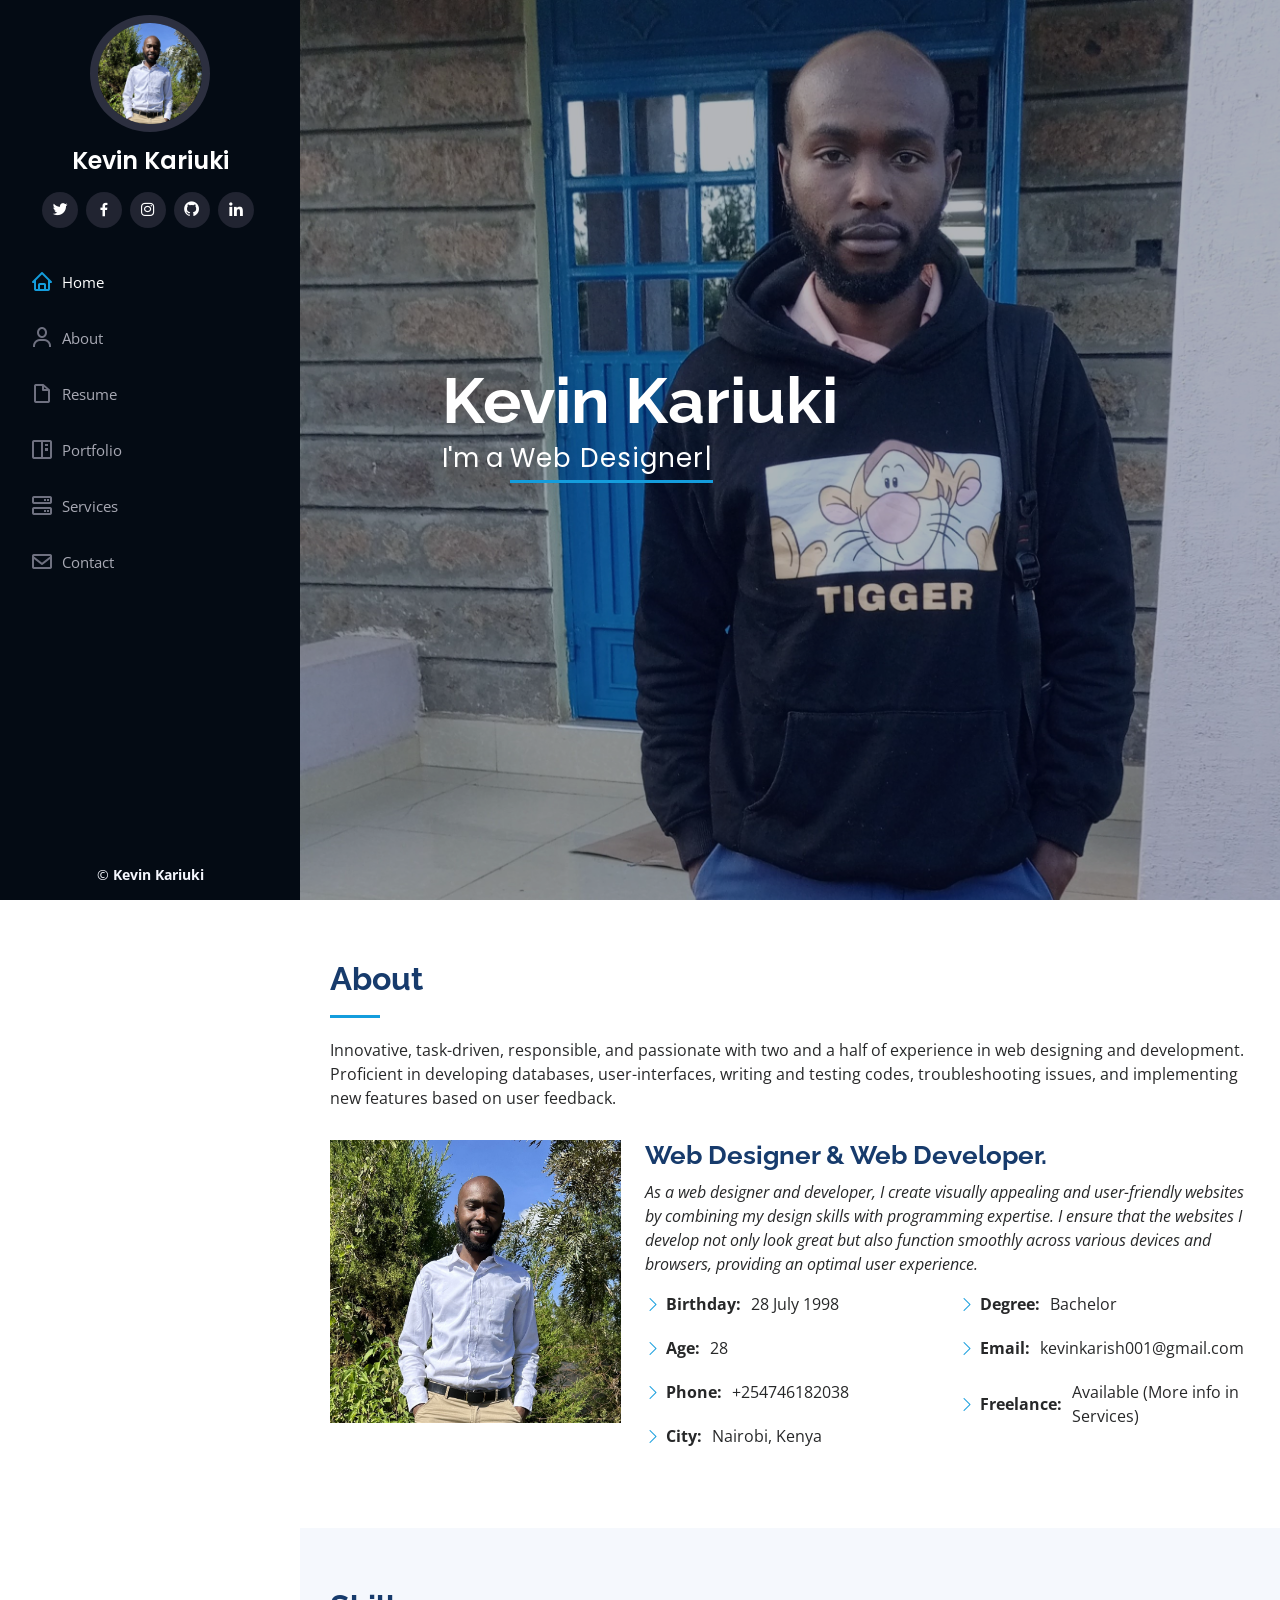
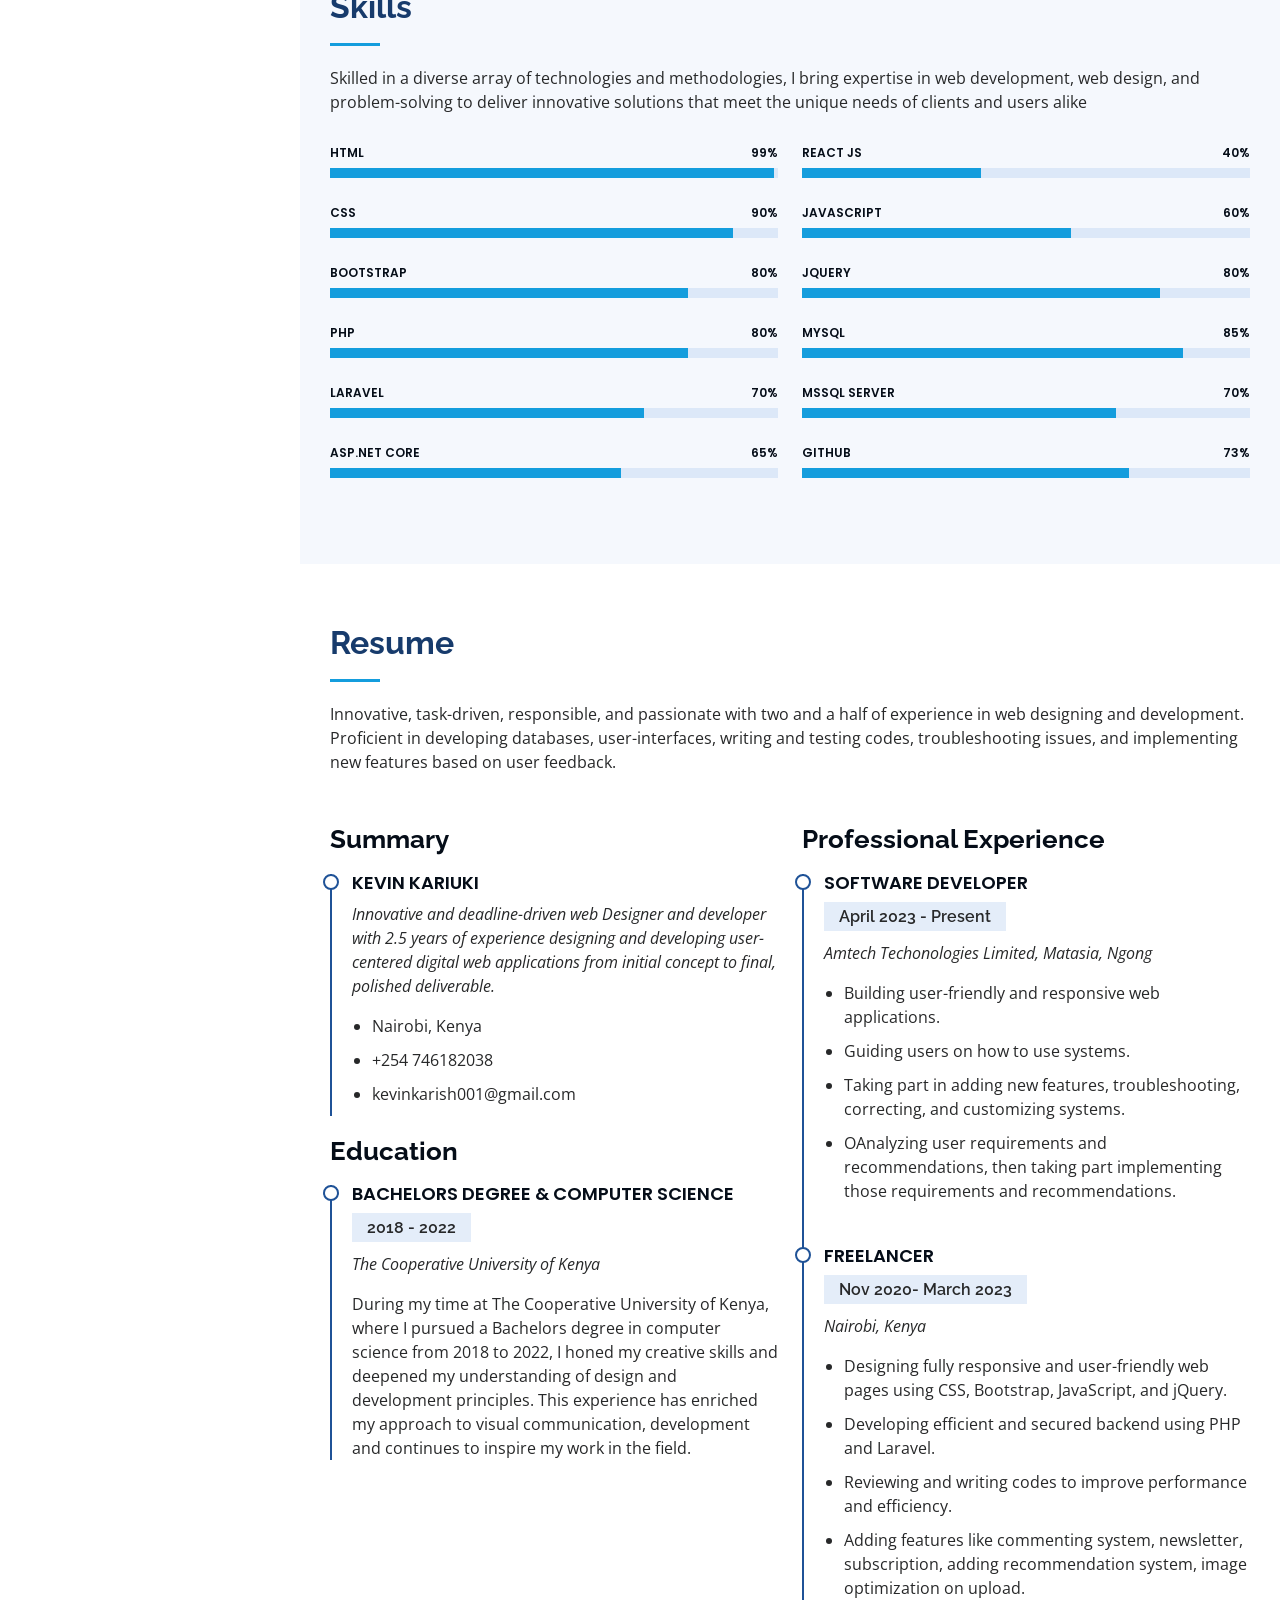
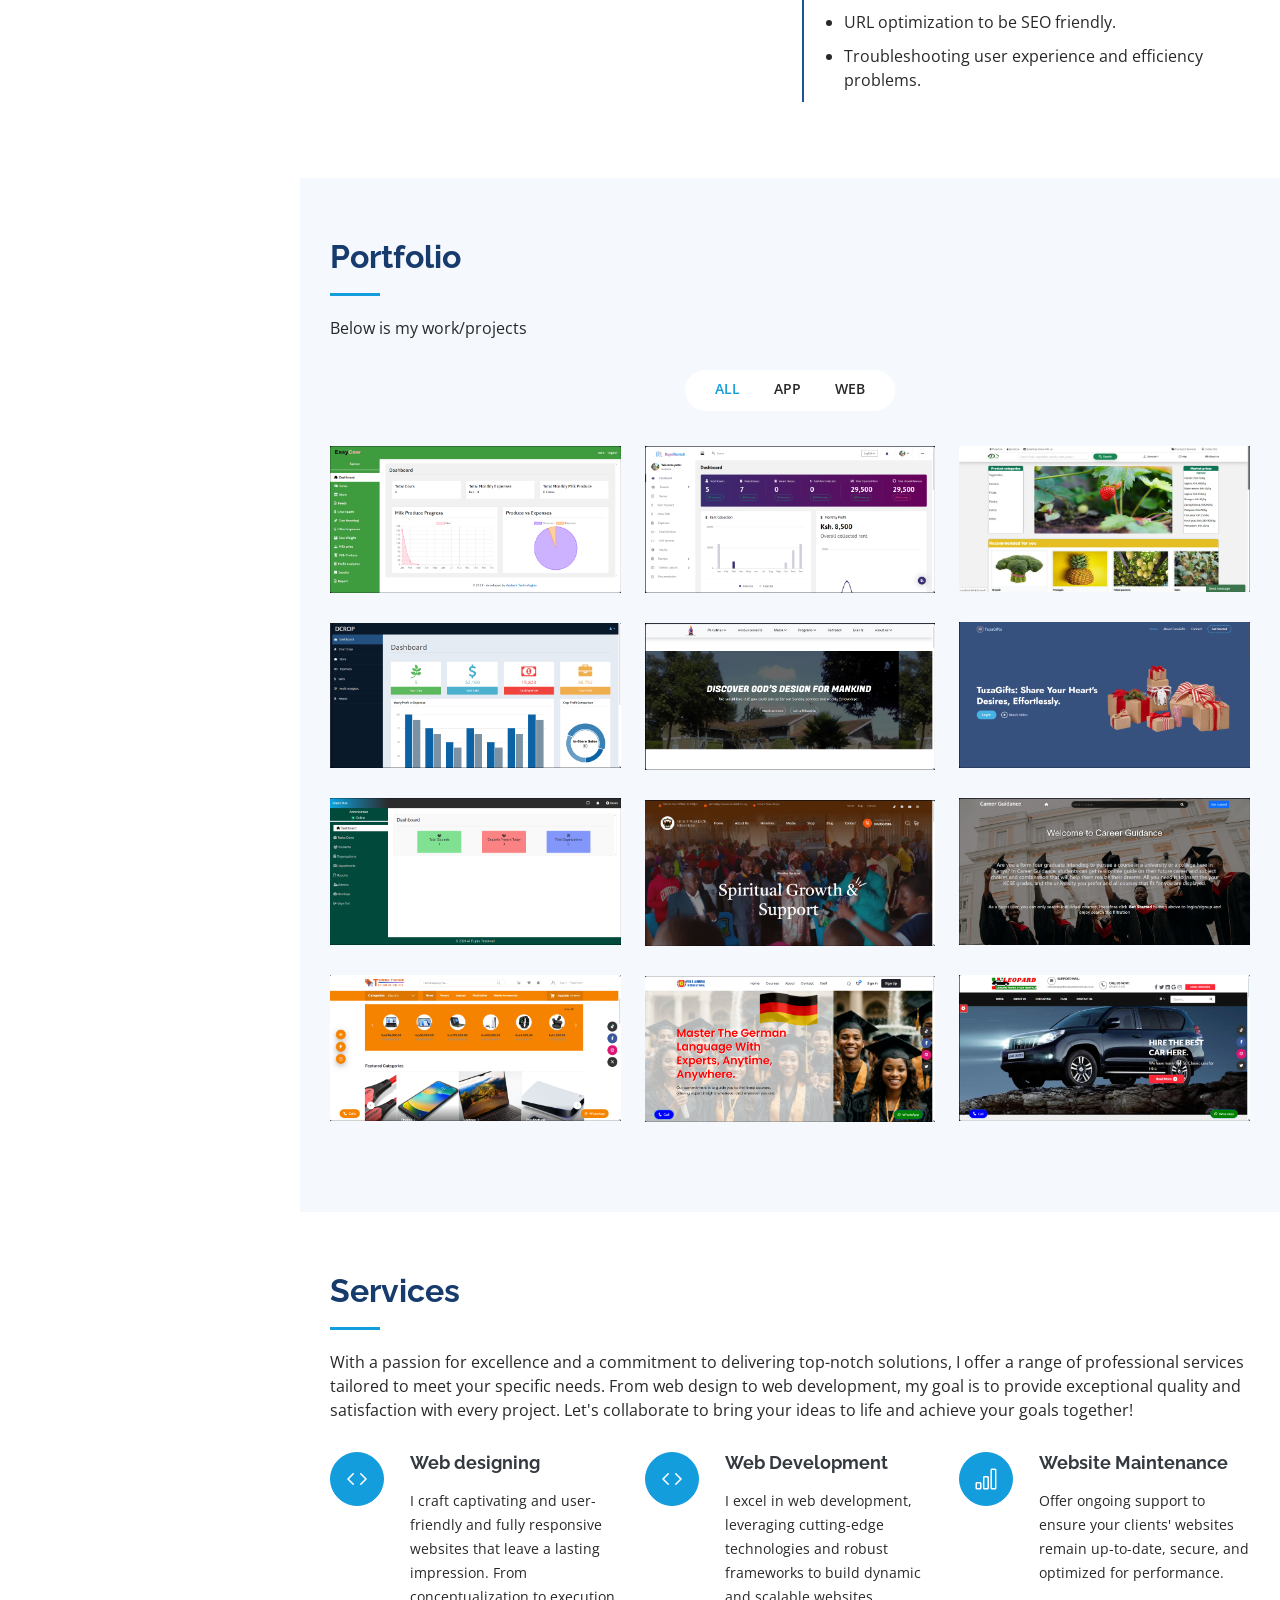
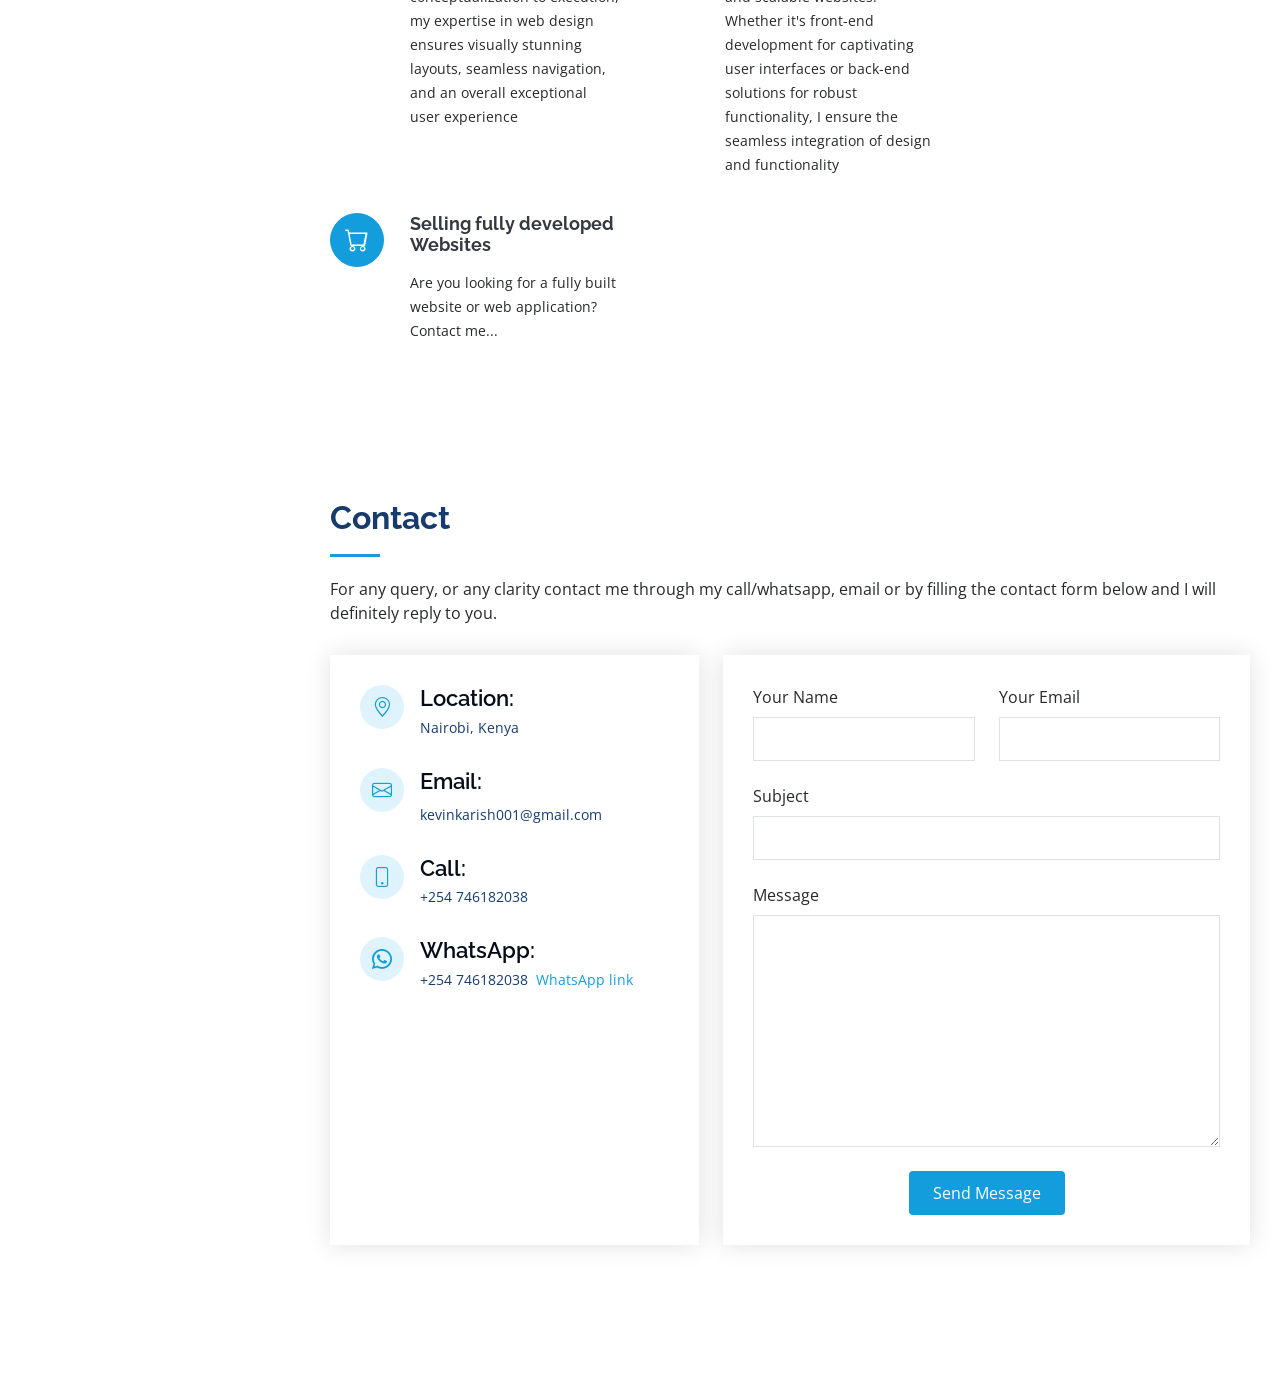
==== index.html @ f5bf348d "add more projects" ====
<!DOCTYPE html>
<html lang="en">

<head>
  <meta charset="utf-8">
  <meta content="width=device-width, initial-scale=1.0" name="viewport">

  <title>KEVIN KARIUKI</title>
  <meta content="Know what I do, my skills and contact me" name="description">
  <meta content="KEVIN KARIUKI, portfolio, resume, CV" name="keywords">

  <!-- Favicons -->
  <link href="assets/img/profile-fac.jpg" rel="icon">
  <link href="assets/img/profile-fac.jpg" rel="apple-touch-icon">

  <!-- Google Fonts -->
  <link href="https://fonts.googleapis.com/css?family=Open+Sans:300,300i,400,400i,600,600i,700,700i|Raleway:300,300i,400,400i,500,500i,600,600i,700,700i|Poppins:300,300i,400,400i,500,500i,600,600i,700,700i" rel="stylesheet">

  <!-- Vendor CSS Files -->
  <link href="assets/vendor/aos/aos.css" rel="stylesheet">
  <link href="assets/vendor/bootstrap/css/bootstrap.min.css" rel="stylesheet">
  <link href="assets/vendor/bootstrap-icons/bootstrap-icons.css" rel="stylesheet">
  <link href="assets/vendor/boxicons/css/boxicons.min.css" rel="stylesheet">
  <link href="assets/vendor/glightbox/css/glightbox.min.css" rel="stylesheet">
  <link href="assets/vendor/swiper/swiper-bundle.min.css" rel="stylesheet">

  <!-- Template Main CSS File -->
  <link href="assets/css/style.css" rel="stylesheet">
</head>

<body>

  <!-- ======= Mobile nav toggle button ======= -->
  <i class="bi bi-list mobile-nav-toggle d-xl-none"></i>

  <!-- ======= Header ======= -->
  <header id="header">
    <div class="d-flex flex-column">

      <div class="profile">
        <img src="assets/img/profile-mini.jpg" alt="" class="img-fluid rounded-circle">
        <h1 class="text-light"><a href="index.html">Kevin Kariuki</a></h1>
        <div class="social-links mt-3 text-center">
          <a href="#" class="twitter" target="_blank"><i class="bx bxl-twitter"></i></a>
          <a href="https://www.facebook.com/profile.php?id=100014259484012" target="_blank" class="facebook"><i class="bx bxl-facebook"></i></a>
          <a href="#" class="instagram" target="_blank"><i class="bx bxl-instagram"></i></a>
          <a href="https://github.com/KevinKaris" class="github" target="_blank"><i class="bx bxl-github"></i></a>
          <a href="https://www.linkedin.com/in/kevin-kariuki-1b8a58213/" class="linkedin" target="_blank"><i class="bx bxl-linkedin"></i></a>
        </div>
      </div>

      <nav id="navbar" class="nav-menu navbar">
        <ul>
          <li><a href="#hero" class="nav-link scrollto active"><i class="bx bx-home"></i> <span>Home</span></a></li>
          <li><a href="#about" class="nav-link scrollto"><i class="bx bx-user"></i> <span>About</span></a></li>
          <li><a href="#resume" class="nav-link scrollto"><i class="bx bx-file-blank"></i> <span>Resume</span></a></li>
          <li><a href="#portfolio" class="nav-link scrollto"><i class="bx bx-book-content"></i> <span>Portfolio</span></a></li>
          <li><a href="#services" class="nav-link scrollto"><i class="bx bx-server"></i> <span>Services</span></a></li>
          <li><a href="#contact" class="nav-link scrollto"><i class="bx bx-envelope"></i> <span>Contact</span></a></li>
        </ul>
      </nav><!-- .nav-menu -->
    </div>
  </header><!-- End Header -->

  <!-- ======= Hero Section ======= -->
  <section id="hero" class="d-flex flex-column justify-content-center align-items-center">
    <div class="hero-container" data-aos="fade-in">
      <h1>Kevin Kariuki</h1>
      <p>I'm a <span class="typed" data-typed-items="Web Designer, Web Developer, Freelancer, Web App Developer"></span></p>
    </div>
  </section><!-- End Hero -->

  <main id="main">

    <!-- ======= About Section ======= -->
    <section id="about" class="about">
      <div class="container">

        <div class="section-title">
          <h2>About</h2>
          <p>Innovative, task-driven, responsible, and passionate with two and a half of experience in web designing and development. Proficient in developing databases, user-interfaces, writing and testing codes, troubleshooting issues, and implementing new features based on user feedback.</p>
        </div>

        <div class="row">
          <div class="col-lg-4" data-aos="fade-right">
            <img src="assets/img/profile-mini.jpg" class="img-fluid" alt="">
          </div>
          <div class="col-lg-8 pt-4 pt-lg-0 content" data-aos="fade-left">
            <h3>Web Designer &amp; Web Developer.</h3>
            <p class="fst-italic">
              As a web designer and developer, I create visually appealing and user-friendly websites by combining my design skills with programming expertise. I ensure that the websites I develop not only look great but also function smoothly across various devices and browsers, providing an optimal user experience.
            </p>
            <div class="row">
              <div class="col-lg-6">
                <ul>
                  <li><i class="bi bi-chevron-right"></i> <strong>Birthday:</strong> <span>28 July 1998</span></li>
                  <li><i class="bi bi-chevron-right"></i> <strong>Age:</strong> <span>
                    <script>
                      var birthdate = new Date('1998-07-28'); // Note: Date should be in YYYY-MM-DD format
                      var today = new Date();

                      var age = today.getFullYear() - birthdate.getFullYear();

                      // Adjust age if birthday hasn't occurred yet this year
                      var birthMonth = birthdate.getMonth();
                      var currentMonth = today.getMonth();

                      if (currentMonth < birthMonth || (currentMonth === birthMonth && today.getDate() < birthdate.getDate())) {
                          age--;
                      }
                      document.write(age);
                    </script>
                  </span></li>
                  <li><i class="bi bi-chevron-right"></i> <strong>Phone:</strong> <span>+254746182038</span></li>
                  <li><i class="bi bi-chevron-right"></i> <strong>City:</strong> <span>Nairobi, Kenya</span></li>
                </ul>
              </div>
              <div class="col-lg-6">
                <ul>
                  <li><i class="bi bi-chevron-right"></i> <strong>Degree:</strong> <span>Bachelor</span></li>
                  <li><i class="bi bi-chevron-right"></i> <strong>Email:</strong> <span>kevinkarish001@gmail.com</span></li>
                  <li><i class="bi bi-chevron-right"></i> <strong>Freelance:</strong> <span>Available (More info in Services)</span></li>
                </ul>
              </div>
            </div>
            <p></p>
          </div>
        </div>

      </div>
    </section><!-- End About Section -->

    <!-- ======= Facts Section ======= -->
    <!-- <section id="facts" class="facts">
      <div class="container">

        <div class="section-title">
          <h2>Facts</h2>
          <p>Magnam dolores commodi suscipit. Necessitatibus eius consequatur ex aliquid fuga eum quidem. Sit sint consectetur velit. Quisquam quos quisquam cupiditate. Et nemo qui impedit suscipit alias ea. Quia fugiat sit in iste officiis commodi quidem hic quas.</p>
        </div>

        <div class="row no-gutters">

          <div class="col-lg-3 col-md-6 d-md-flex align-items-md-stretch" data-aos="fade-up">
            <div class="count-box">
              <i class="bi bi-emoji-smile"></i>
              <span data-purecounter-start="0" data-purecounter-end="232" data-purecounter-duration="1" class="purecounter"></span>
              <p><strong>Happy Clients</strong> consequuntur quae</p>
            </div>
          </div>

          <div class="col-lg-3 col-md-6 d-md-flex align-items-md-stretch" data-aos="fade-up" data-aos-delay="100">
            <div class="count-box">
              <i class="bi bi-journal-richtext"></i>
              <span data-purecounter-start="0" data-purecounter-end="521" data-purecounter-duration="1" class="purecounter"></span>
              <p><strong>Projects</strong> adipisci atque cum quia aut</p>
            </div>
          </div>

          <div class="col-lg-3 col-md-6 d-md-flex align-items-md-stretch" data-aos="fade-up" data-aos-delay="200">
            <div class="count-box">
              <i class="bi bi-headset"></i>
              <span data-purecounter-start="0" data-purecounter-end="1453" data-purecounter-duration="1" class="purecounter"></span>
              <p><strong>Hours Of Support</strong> aut commodi quaerat</p>
            </div>
          </div>

          <div class="col-lg-3 col-md-6 d-md-flex align-items-md-stretch" data-aos="fade-up" data-aos-delay="300">
            <div class="count-box">
              <i class="bi bi-people"></i>
              <span data-purecounter-start="0" data-purecounter-end="32" data-purecounter-duration="1" class="purecounter"></span>
              <p><strong>Hard Workers</strong> rerum asperiores dolor</p>
            </div>
          </div>

        </div>

      </div>
    </section>End Facts Section -->

    <!-- ======= Skills Section ======= -->
    <section id="skills" class="skills section-bg">
      <div class="container">

        <div class="section-title">
          <h2>Skills</h2>
          <p>Skilled in a diverse array of technologies and methodologies, I bring expertise in web development, web design, and problem-solving to deliver innovative solutions that meet the unique needs of clients and users alike</p>
        </div>

        <div class="row skills-content">

          <div class="col-lg-6" data-aos="fade-up">

            <div class="progress">
              <span class="skill">HTML <i class="val">99%</i></span>
              <div class="progress-bar-wrap">
                <div class="progress-bar" role="progressbar" aria-valuenow="99" aria-valuemin="0" aria-valuemax="100"></div>
              </div>
            </div>

            <div class="progress">
              <span class="skill">CSS <i class="val">90%</i></span>
              <div class="progress-bar-wrap">
                <div class="progress-bar" role="progressbar" aria-valuenow="90" aria-valuemin="0" aria-valuemax="100"></div>
              </div>
            </div>

            <div class="progress">
              <span class="skill">Bootstrap <i class="val">80%</i></span>
              <div class="progress-bar-wrap">
                <div class="progress-bar" role="progressbar" aria-valuenow="80" aria-valuemin="0" aria-valuemax="100"></div>
              </div>
            </div>

          </div>

          <div class="col-lg-6" data-aos="fade-up" data-aos-delay="100">

            <div class="progress">
              <span class="skill">React Js<i class="val">40%</i></span>
              <div class="progress-bar-wrap">
                <div class="progress-bar" role="progressbar" aria-valuenow="40" aria-valuemin="0" aria-valuemax="100"></div>
              </div>
            </div>

            <div class="progress">
              <span class="skill">JavaScript <i class="val">60%</i></span>
              <div class="progress-bar-wrap">
                <div class="progress-bar" role="progressbar" aria-valuenow="60" aria-valuemin="0" aria-valuemax="100"></div>
              </div>
            </div>

            <div class="progress">
              <span class="skill">Jquery <i class="val">80%</i></span>
              <div class="progress-bar-wrap">
                <div class="progress-bar" role="progressbar" aria-valuenow="80" aria-valuemin="0" aria-valuemax="100"></div>
              </div>
            </div>

          </div>

          <div class="col-lg-6" data-aos="fade-up" data-aos-delay="100">

            <div class="progress">
              <span class="skill">PHP <i class="val">80%</i></span>
              <div class="progress-bar-wrap">
                <div class="progress-bar" role="progressbar" aria-valuenow="80" aria-valuemin="0" aria-valuemax="100"></div>
              </div>
            </div>

            <div class="progress">
              <span class="skill">Laravel <i class="val">70%</i></span>
              <div class="progress-bar-wrap">
                <div class="progress-bar" role="progressbar" aria-valuenow="70" aria-valuemin="0" aria-valuemax="100"></div>
              </div>
            </div>

            <div class="progress">
              <span class="skill">ASP.Net core <i class="val">65%</i></span>
              <div class="progress-bar-wrap">
                <div class="progress-bar" role="progressbar" aria-valuenow="65" aria-valuemin="0" aria-valuemax="100"></div>
              </div>
            </div>

          </div>

          <div class="col-lg-6" data-aos="fade-up" data-aos-delay="100">
              
            <div class="progress">
              <span class="skill">MySQL<i class="val">85%</i></span>
              <div class="progress-bar-wrap">
                <div class="progress-bar" role="progressbar" aria-valuenow="85" aria-valuemin="0" aria-valuemax="100"></div>
              </div>
            </div>

            <div class="progress">
              <span class="skill">MSSQL Server<i class="val">70%</i></span>
              <div class="progress-bar-wrap">
                <div class="progress-bar" role="progressbar" aria-valuenow="70" aria-valuemin="0" aria-valuemax="100"></div>
              </div>
            </div>

            <div class="progress">
              <span class="skill">Github<i class="val">73%</i></span>
              <div class="progress-bar-wrap">
                <div class="progress-bar" role="progressbar" aria-valuenow="73" aria-valuemin="0" aria-valuemax="100"></div>
              </div>
            </div>

          </div>

        </div>

      </div>
    </section><!-- End Skills Section -->

    <!-- ======= Resume Section ======= -->
    <section id="resume" class="resume">
      <div class="container">

        <div class="section-title">
          <h2>Resume</h2>
          <p>Innovative, task-driven, responsible, and passionate with two and a half of experience in web designing and development. Proficient in developing databases, user-interfaces, writing and testing codes, troubleshooting issues, and implementing new features based on user feedback.</p>
        </div>

        <div class="row">
          <div class="col-lg-6" data-aos="fade-up">
            <h3 class="resume-title">Summary</h3>
            <div class="resume-item pb-0">
              <h4>Kevin Kariuki</h4>
              <p><em>Innovative and deadline-driven web Designer and developer with 2.5 years of experience designing and developing user-centered digital web applications from initial concept to final, polished deliverable.</em></p>
              <ul>
                <li>Nairobi, Kenya</li>
                <li>+254 746182038</li>
                <li>kevinkarish001@gmail.com</li>
              </ul>
            </div>

            <h3 class="resume-title">Education</h3>
            <div class="resume-item">
              <h4>Bachelors Degree &amp; Computer Science</h4>
              <h5>2018 - 2022</h5>
              <p><em>The Cooperative University of Kenya</em></p>
              <p>During my time at The Cooperative University of Kenya, where I pursued a Bachelors degree in computer science from 2018 to 2022, I honed my creative skills and deepened my understanding of design and development principles. This experience has enriched my approach to visual communication, development and continues to inspire my work in the field.</p>
            </div>
          </div>
          <div class="col-lg-6" data-aos="fade-up" data-aos-delay="100">
            <h3 class="resume-title">Professional Experience</h3>
            <div class="resume-item">
              <h4>Software Developer</h4>
              <h5>April 2023 - Present</h5>
              <p><em>Amtech Techonologies Limited, Matasia, Ngong </em></p>
              <ul>
                <li>Building user-friendly and responsive web applications.</li>
                <li>Guiding users on how to use systems. </li>
                <li>Taking part in adding new features, troubleshooting, correcting, and customizing systems.</li>
                <li>OAnalyzing user requirements and recommendations, then taking part implementing those requirements and recommendations.</li>
              </ul>
            </div>
            <div class="resume-item">
              <h4>Freelancer</h4>
              <h5>Nov 2020- March 2023</h5>
              <p><em>Nairobi, Kenya</em></p>
              <ul>
                <li>Designing fully responsive and user-friendly web pages using CSS, Bootstrap, JavaScript, and jQuery.</li>
                <li>Developing efficient and secured backend using PHP and Laravel.</li>
                <li>Reviewing and writing codes to improve performance and efficiency.</li>
                <li>Adding features like commenting system, newsletter, subscription, adding recommendation system, image optimization on upload.</li>
                <li>URL optimization to be SEO friendly.</li>
                <li>Troubleshooting user experience and efficiency problems.</li>
              </ul>
            </div>
          </div>
        </div>

      </div>
    </section><!-- End Resume Section -->

    <!-- ======= Portfolio Section ======= -->
    <section id="portfolio" class="portfolio section-bg">
      <div class="container">

        <div class="section-title">
          <h2>Portfolio</h2>
          <p>Below is my work/projects</p>
        </div>

        <div class="row" data-aos="fade-up">
          <div class="col-lg-12 d-flex justify-content-center">
            <ul id="portfolio-flters">
              <li data-filter="*" class="filter-active">All</li>
              <li data-filter=".filter-app">App</li>
              <!-- <li data-filter=".filter-card">Card</li> -->
              <li data-filter=".filter-web">Web</li>
            </ul>
          </div>
        </div>

        <div class="row portfolio-container" data-aos="fade-up" data-aos-delay="100">

          <!-- <div class="col-lg-4 col-md-6 portfolio-item filter-app">
            <div class="portfolio-wrap">
              <img src="assets/img/portfolio/portfolio-1.jpg" class="img-fluid" alt="">
              <div class="portfolio-links">
                <a href="assets/img/portfolio/portfolio-1.jpg" data-gallery="portfolioGallery" class="portfolio-lightbox" title="App 1"><i class="bx bx-plus"></i></a>
                <a href="portfolio-details.html" title="More Details"><i class="bx bx-link"></i></a>
              </div>
            </div>
          </div> -->

          <div class="col-lg-4 col-md-6 portfolio-item filter-web">
            <div class="portfolio-wrap">
              <img src="assets/img/portfolio/cow.png" class="img-fluid" alt="">
              <div class="portfolio-links">
                <a href="assets/img/portfolio/cow.png" data-gallery="portfolioGallery" class="portfolio-lightbox" title="Web 3"><i class="bx bx-plus"></i></a>
                <a href="http://cow.easyprod.co.ke:8088/Home/Index" title="More Details"><i class="bx bx-link"></i></a>
              </div>
            </div>
          </div>

          <div class="col-lg-4 col-md-6 portfolio-item filter-web">
            <div class="portfolio-wrap">
              <img src="assets/img/portfolio/rentals.png" class="img-fluid" alt="">
              <div class="portfolio-links">
                <a href="assets/img/portfolio/rentals.png" data-gallery="portfolioGallery" class="portfolio-lightbox" title="Web 3"><i class="bx bx-plus"></i></a>
                <a href="https://royalrentals.co.ke" title="More Details"><i class="bx bx-link"></i></a>
              </div>
            </div>
          </div>

          <div class="col-lg-4 col-md-6 portfolio-item filter-web">
            <div class="portfolio-wrap">
              <img src="assets/img/portfolio/dlink.png" class="img-fluid" alt="">
              <div class="portfolio-links">
                <a href="assets/img/portfolio/dlink.png" data-gallery="portfolioGallery" class="portfolio-lightbox" title="Web 3"><i class="bx bx-plus"></i></a>
                <a href="#" title="More Details"><i class="bx bx-link"></i></a>
              </div>
            </div>
          </div>

          <div class="col-lg-4 col-md-6 portfolio-item filter-web">
            <div class="portfolio-wrap">
              <img src="assets/img/portfolio/tuzagifts.png" class="img-fluid" alt="">
              <div class="portfolio-links">
                <a href="assets/img/portfolio/tuzagifts.png" data-gallery="portfolioGallery" class="portfolio-lightbox" title="Web 3"><i class="bx bx-plus"></i></a>
                <a href="https://tuzagifts.com" title="More Details"><i class="bx bx-link"></i></a>
              </div>
            </div>
          </div>

          <div class="col-lg-4 col-md-6 portfolio-item filter-web">
            <div class="portfolio-wrap">
              <img src="assets/img/portfolio/dcrop.png" class="img-fluid" alt="">
              <div class="portfolio-links">
                <a href="assets/img/portfolio/dcrop.png" data-gallery="portfolioGallery" class="portfolio-lightbox" title="Web 3"><i class="bx bx-plus"></i></a>
                <a href="#" title="More Details"><i class="bx bx-link"></i></a>
              </div>
            </div>
          </div>

          <div class="col-lg-4 col-md-6 portfolio-item filter-web">
            <div class="portfolio-wrap">
              <img src="assets/img/portfolio/church.png" class="img-fluid" alt="">
              <div class="portfolio-links">
                <a href="assets/img/portfolio/church.png" data-gallery="portfolioGallery" class="portfolio-lightbox" title="Web 3"><i class="bx bx-plus"></i></a>
                <a href="https://github.com/KevinKaris/Church" title="More Details"><i class="bx bx-link"></i></a>
              </div>
            </div>
          </div>

          <div class="col-lg-4 col-md-6 portfolio-item filter-web">
            <div class="portfolio-wrap">
              <img src="assets/img/portfolio/timesheet.png" class="img-fluid" alt="">
              <div class="portfolio-links">
                <a href="assets/img/portfolio/timesheet.png" data-gallery="portfolioGallery" class="portfolio-lightbox" title="Web 3"><i class="bx bx-plus"></i></a>
                <a href="https://github.com/KevinKaris/TimeSheet" title="More Details"><i class="bx bx-link"></i></a>
              </div>
            </div>
          </div>

          <div class="col-lg-4 col-md-6 portfolio-item filter-web">
            <div class="portfolio-wrap">
              <img src="assets/img/portfolio/career.png" class="img-fluid" alt="">
              <div class="portfolio-links">
                <a href="assets/img/portfolio/career.png" data-gallery="portfolioGallery" class="portfolio-lightbox" title="Web 3"><i class="bx bx-plus"></i></a>
                <a href="https://github.com/KevinKaris/Career-Guidance" title="More Details"><i class="bx bx-link"></i></a>
              </div>
            </div>
          </div>

          <div class="col-lg-4 col-md-6 portfolio-item filter-web">
            <div class="portfolio-wrap">
              <img src="assets/img/portfolio/grace.png" class="img-fluid" alt="">
              <div class="portfolio-links">
                <a href="assets/img/portfolio/grace.png" data-gallery="portfolioGallery" class="portfolio-lightbox" title="Web 3"><i class="bx bx-plus"></i></a>
                <a href="https://gracewarriorministries.org" title="More Details"><i class="bx bx-link"></i></a>
              </div>
            </div>
          </div>

          <div class="col-lg-4 col-md-6 portfolio-item filter-web">
            <div class="portfolio-wrap">
              <img src="assets/img/portfolio/thinktwice.png" class="img-fluid" alt="">
              <div class="portfolio-links">
                <a href="assets/img/portfolio/thinktwice.png" data-gallery="portfolioGallery" class="portfolio-lightbox" title="Web 3"><i class="bx bx-plus"></i></a>
                <a href="https://thinktwicetechnologies.co.ke" title="More Details"><i class="bx bx-link"></i></a>
              </div>
            </div>
          </div>

          <div class="col-lg-4 col-md-6 portfolio-item filter-web">
            <div class="portfolio-wrap">
              <img src="assets/img/portfolio/leopard.png" class="img-fluid" alt="">
              <div class="portfolio-links">
                <a href="assets/img/portfolio/leopard.png" data-gallery="portfolioGallery" class="portfolio-lightbox" title="Web 3"><i class="bx bx-plus"></i></a>
                <a href="https://leopardleisuretoursandcarrentals.co.ke" title="More Details"><i class="bx bx-link"></i></a>
              </div>
            </div>
          </div>

          <div class="col-lg-4 col-md-6 portfolio-item filter-web">
            <div class="portfolio-wrap">
              <img src="assets/img/portfolio/picklanguage.png" class="img-fluid" alt="">
              <div class="portfolio-links">
                <a href="assets/img/portfolio/picklanguage.png" data-gallery="portfolioGallery" class="portfolio-lightbox" title="Web 3"><i class="bx bx-plus"></i></a>
                <a href="https://pickalanguage.co.ke" title="More Details"><i class="bx bx-link"></i></a>
              </div>
            </div>
          </div>

          <!-- <div class="col-lg-4 col-md-6 portfolio-item filter-card">
            <div class="portfolio-wrap">
              <img src="assets/img/portfolio/portfolio-4.jpg" class="img-fluid" alt="">
              <div class="portfolio-links">
                <a href="assets/img/portfolio/portfolio-4.jpg" data-gallery="portfolioGallery" class="portfolio-lightbox" title="Card 2"><i class="bx bx-plus"></i></a>
                <a href="portfolio-details.html" title="More Details"><i class="bx bx-link"></i></a>
              </div>
            </div>
          </div> -->

        </div>

      </div>
    </section><!-- End Portfolio Section -->

    <!-- ======= Services Section ======= -->
    <section id="services" class="services">
      <div class="container">

        <div class="section-title">
          <h2>Services</h2>
          <p>With a passion for excellence and a commitment to delivering top-notch solutions, I offer a range of professional services tailored to meet your specific needs. From web design to web development, my goal is to provide exceptional quality and satisfaction with every project. Let's collaborate to bring your ideas to life and achieve your goals together!</p>
        </div>

        <div class="row">
          <div class="col-lg-4 col-md-6 icon-box" data-aos="fade-up">
            <div class="icon"><i class="bi bi bi-code"></i></div>
            <h4 class="title"><a href="">Web designing</a></h4>
            <p class="description">I craft captivating and user-friendly and fully responsive websites that leave a lasting impression. From conceptualization to execution, my expertise in web design ensures visually stunning layouts, seamless navigation, and an overall exceptional user experience</p>
          </div>
          <div class="col-lg-4 col-md-6 icon-box" data-aos="fade-up" data-aos-delay="100">
            <div class="icon"><i class="bi bi bi-code"></i></div>
            <h4 class="title"><a href="">Web Development</a></h4>
            <p class="description">I excel in web development, leveraging cutting-edge technologies and robust frameworks to build dynamic and scalable websites. Whether it's front-end development for captivating user interfaces or back-end solutions for robust functionality, I ensure the seamless integration of design and functionality</p>
          </div>
          <div class="col-lg-4 col-md-6 icon-box" data-aos="fade-up" data-aos-delay="200">
            <div class="icon"><i class="bi bi-bar-chart"></i></div>
            <h4 class="title"><a href="">Website Maintenance</a></h4>
            <p class="description">Offer ongoing support to ensure your clients' websites remain up-to-date, secure, and optimized for performance.</p>
          </div>
          <div class="col-lg-4 col-md-6 icon-box" data-aos="fade-up" data-aos-delay="200">
            <div class="icon"><i class="bi bi-cart"></i></div>
            <h4 class="title"><a href="">Selling fully developed Websites</a></h4>
            <p class="description">Are you looking for a fully built website or web application? Contact me...</p>
          </div>
        </div>

      </div>
    </section><!-- End Services Section -->

    <!-- ======= Testimonials Section ======= -->
    <!-- <section id="testimonials" class="testimonials section-bg">
      <div class="container">

        <div class="section-title">
          <h2>Testimonials</h2>
          <p>Magnam dolores commodi suscipit. Necessitatibus eius consequatur ex aliquid fuga eum quidem. Sit sint consectetur velit. Quisquam quos quisquam cupiditate. Et nemo qui impedit suscipit alias ea. Quia fugiat sit in iste officiis commodi quidem hic quas.</p>
        </div>

        <div class="testimonials-slider swiper" data-aos="fade-up" data-aos-delay="100">
          <div class="swiper-wrapper">

            <div class="swiper-slide">
              <div class="testimonial-item" data-aos="fade-up">
                <p>
                  <i class="bx bxs-quote-alt-left quote-icon-left"></i>
                  Proin iaculis purus consequat sem cure digni ssim donec porttitora entum suscipit rhoncus. Accusantium quam, ultricies eget id, aliquam eget nibh et. Maecen aliquam, risus at semper.
                  <i class="bx bxs-quote-alt-right quote-icon-right"></i>
                </p>
                <img src="assets/img/testimonials/testimonials-1.jpg" class="testimonial-img" alt="">
                <h3>Saul Goodman</h3>
                <h4>Ceo &amp; Founder</h4>
              </div>
            </div>

            <div class="swiper-slide">
              <div class="testimonial-item" data-aos="fade-up" data-aos-delay="100">
                <p>
                  <i class="bx bxs-quote-alt-left quote-icon-left"></i>
                  Export tempor illum tamen malis malis eram quae irure esse labore quem cillum quid cillum eram malis quorum velit fore eram velit sunt aliqua noster fugiat irure amet legam anim culpa.
                  <i class="bx bxs-quote-alt-right quote-icon-right"></i>
                </p>
                <img src="assets/img/testimonials/testimonials-2.jpg" class="testimonial-img" alt="">
                <h3>Sara Wilsson</h3>
                <h4>Designer</h4>
              </div>
            </div>

            <div class="swiper-slide">
              <div class="testimonial-item" data-aos="fade-up" data-aos-delay="200">
                <p>
                  <i class="bx bxs-quote-alt-left quote-icon-left"></i>
                  Enim nisi quem export duis labore cillum quae magna enim sint quorum nulla quem veniam duis minim tempor labore quem eram duis noster aute amet eram fore quis sint minim.
                  <i class="bx bxs-quote-alt-right quote-icon-right"></i>
                </p>
                <img src="assets/img/testimonials/testimonials-3.jpg" class="testimonial-img" alt="">
                <h3>Jena Karlis</h3>
                <h4>Store Owner</h4>
              </div>
            </div>End testimonial item

            <div class="swiper-slide">
              <div class="testimonial-item" data-aos="fade-up" data-aos-delay="300">
                <p>
                  <i class="bx bxs-quote-alt-left quote-icon-left"></i>
                  Fugiat enim eram quae cillum dolore dolor amet nulla culpa multos export minim fugiat minim velit minim dolor enim duis veniam ipsum anim magna sunt elit fore quem dolore labore illum veniam.
                  <i class="bx bxs-quote-alt-right quote-icon-right"></i>
                </p>
                <img src="assets/img/testimonials/testimonials-4.jpg" class="testimonial-img" alt="">
                <h3>Matt Brandon</h3>
                <h4>Freelancer</h4>
              </div>
            </div>

            <div class="swiper-slide">
              <div class="testimonial-item" data-aos="fade-up" data-aos-delay="400">
                <p>
                  <i class="bx bxs-quote-alt-left quote-icon-left"></i>
                  Quis quorum aliqua sint quem legam fore sunt eram irure aliqua veniam tempor noster veniam enim culpa labore duis sunt culpa nulla illum cillum fugiat legam esse veniam culpa fore nisi cillum quid.
                  <i class="bx bxs-quote-alt-right quote-icon-right"></i>
                </p>
                <img src="assets/img/testimonials/testimonials-5.jpg" class="testimonial-img" alt="">
                <h3>John Larson</h3>
                <h4>Entrepreneur</h4>
              </div>
            </div>

          </div>
          <div class="swiper-pagination"></div>
        </div>

      </div>
    </section> -->
    <!-- End Testimonials Section -->

    <!-- ======= Contact Section ======= -->
    <section id="contact" class="contact">
      <div class="container">

        <div class="section-title">
          <h2>Contact</h2>
          <p>For any query, or any clarity contact me through my call/whatsapp, email or by filling the contact form below and I will definitely reply to you.</p>
        </div>

        <div class="row" data-aos="fade-in">

          <div class="col-lg-5 d-flex align-items-stretch">
            <div class="info">
              <div class="address">
                <i class="bi bi-geo-alt"></i>
                <h4>Location:</h4>
                <p>Nairobi, Kenya</p>
              </div>

              <div class="email">
                <i class="bi bi-envelope"></i>
                <h4>Email:</h4>
                <p>kevinkarish001@gmail.com</p>
              </div>

              <div class="phone">
                <i class="bi bi-phone"></i>
                <h4>Call:</h4>
                <p>+254 746182038</p>
              </div>

              <div class="whatsapp">
                <i class="bi bi-whatsapp"></i>
                <h4>WhatsApp:</h4>
                <p>+254 746182038 &nbsp;<a href="https://wa.me/+254746182038" target="_blank">WhatsApp link</a></p>
              </div>

              <!-- <iframe src="https://www.google.com/maps/embed?pb=!1m14!1m8!1m3!1d12097.433213460943!2d-74.0062269!3d40.7101282!3m2!1i1024!2i768!4f13.1!3m3!1m2!1s0x0%3A0xb89d1fe6bc499443!2sDowntown+Conference+Center!5e0!3m2!1smk!2sbg!4v1539943755621" frameborder="0" style="border:0; width: 100%; height: 290px;" allowfullscreen></iframe> -->
            </div>

          </div>

          <div class="col-lg-7 mt-5 mt-lg-0 d-flex align-items-stretch">
            <form role="form" class="php-email-form">
              <div class="row">
                <div class="form-group col-md-6">
                  <label for="name">Your Name</label>
                  <input type="text" name="name" class="form-control" id="name">
                </div>
                <div class="form-group col-md-6">
                  <label for="name">Your Email</label>
                  <input type="email" class="form-control" name="email" id="email">
                </div>
              </div>
              <div class="form-group">
                <label for="name">Subject</label>
                <input type="text" class="form-control" name="subject" id="subject">
              </div>
              <div class="form-group">
                <label for="name">Message</label>
                <textarea class="form-control" name="message" rows="10"></textarea>
              </div>
              <div class="my-3">
                <div class="loading">Sending...</div>
                <div class="error-message"></div>
                <div class="sent-message">Your message has been sent. Thank you!</div>
              </div>
              <div class="text-center"><button type="submit">Send Message</button></div>
            </form>
          </div>

        </div>

      </div>
    </section><!-- End Contact Section -->

  </main><!-- End #main -->

  <!-- ======= Footer ======= -->
  <footer id="footer">
    <div class="container">
      <div class="copyright">
        &copy; <strong><span>Kevin Kariuki</span></strong>
      </div>
      <!-- <div class="credits">
        Designed by <a href="#">Myself</a>
      </div> -->
    </div>
  </footer><!-- End  Footer -->

  <a href="#" class="back-to-top d-flex align-items-center justify-content-center"><i class="bi bi-arrow-up-short"></i></a>

  <!-- Vendor JS Files -->
  <script src="assets/vendor/purecounter/purecounter_vanilla.js"></script>
  <script src="assets/vendor/aos/aos.js"></script>
  <script src="assets/vendor/bootstrap/js/bootstrap.bundle.min.js"></script>
  <script src="assets/vendor/glightbox/js/glightbox.min.js"></script>
  <script src="assets/vendor/isotope-layout/isotope.pkgd.min.js"></script>
  <script src="assets/vendor/swiper/swiper-bundle.min.js"></script>
  <script src="assets/vendor/typed.js/typed.umd.js"></script>
  <script src="assets/vendor/waypoints/noframework.waypoints.js"></script>
  <!-- <script src="assets/vendor/php-email-form/validate.js"></script> -->

  <!-- Template Main JS File -->
  <script src="assets/js/main.js"></script>
  <script src="assets/js/jquery_3.6.0.min.js"></script>

</body>
<script>
  $(document).ready(function(){
    $('.php-email-form').submit(function(e){
      e.preventDefault();
      var formData = $(this).serialize();
      $('.error-message').text('').hide();
      $('sent-message').hide();
      $('.loading').show();
      $.ajax({
        type: "post",
        url: "server/sendEmail.php",
        data: formData,
        dataType: "text",
        success: function (response) {
          if(response == 'n'){
            $('.error-message').text('Name is required').show();
            $('.loading').hide();
          }
          if(response == 'm'){
            $('.error-message').text('Message is required').show();
            $('.loading').hide();
          }
          if(response == 's'){
            $('.error-message').text('Subject is required').show();
            $('.loading').hide();
          }
          if(response == 'e'){
            $('.error-message').text('Email is required').show();
            $('.loading').hide();
          }
          if(response == '1'){
            $('.loading').hide();
            $('.sent-message').show();
          }
          else if(response == '0'){
            $('.loading').hide();
            $('.error-message').text('Message not sent, error happenned').show();
          }
        },
        error: function(){
          $('.error-message').text('Server Error!').show();
        }
      });
    })
  })
</script>

</html>
---- assets/css/style.css ----
body {
  font-family: "Open Sans", sans-serif;
  color: #272829;
}

a {
  color: #149ddd;
  text-decoration: none;
}

a:hover {
  color: #37b3ed;
  text-decoration: none;
}

h1,
h2,
h3,
h4,
h5,
h6 {
  font-family: "Raleway", sans-serif;
}

/*--------------------------------------------------------------
# Back to top button
--------------------------------------------------------------*/
.back-to-top {
  position: fixed;
  visibility: hidden;
  opacity: 0;
  right: 15px;
  bottom: 15px;
  z-index: 996;
  background: #149ddd;
  width: 40px;
  height: 40px;
  border-radius: 50px;
  transition: all 0.4s;
}

.back-to-top i {
  font-size: 28px;
  color: #fff;
  line-height: 0;
}

.back-to-top:hover {
  background: #2eafec;
  color: #fff;
}

.back-to-top.active {
  visibility: visible;
  opacity: 1;
}

/*--------------------------------------------------------------
# Header
--------------------------------------------------------------*/
#header {
  position: fixed;
  top: 0;
  left: 0;
  bottom: 0;
  width: 300px;
  transition: all ease-in-out 0.5s;
  z-index: 9997;
  transition: all 0.5s;
  padding: 0 15px;
  background: #040b14;
  overflow-y: auto;
}

#header .profile img {
  margin: 15px auto;
  display: block;
  width: 120px;
  border: 8px solid #2c2f3f;
}

#header .profile h1 {
  font-size: 24px;
  margin: 0;
  padding: 0;
  font-weight: 600;
  -moz-text-align-last: center;
  text-align-last: center;
  font-family: "Poppins", sans-serif;
}

#header .profile h1 a,
#header .profile h1 a:hover {
  color: #fff;
  text-decoration: none;
}

#header .profile .social-links a {
  font-size: 18px;
  display: inline-block;
  background: #212431;
  color: #fff;
  line-height: 1;
  padding: 8px 0;
  margin-right: 4px;
  border-radius: 50%;
  text-align: center;
  width: 36px;
  height: 36px;
  transition: 0.3s;
}

#header .profile .social-links a:hover {
  background: #149ddd;
  color: #fff;
  text-decoration: none;
}

#main {
  margin-left: 300px;
}

.container,
.container-fluid {
  padding-left: 30px;
  padding-right: 30px;
}

@media (max-width: 1199px) {
  #header {
    left: -300px;
  }

  #main {
    margin-left: 0;
  }

  .container,
  .container-fluid {
    padding-left: 12px;
    padding-right: 12px;
  }
}

/*--------------------------------------------------------------
# Navigation Menu
--------------------------------------------------------------*/
/* Desktop Navigation */
.nav-menu {
  padding: 30px 0 0 0;
}

.nav-menu * {
  margin: 0;
  padding: 0;
  list-style: none;
}

.nav-menu>ul>li {
  position: relative;
  white-space: nowrap;
}

.nav-menu a,
.nav-menu a:focus {
  display: flex;
  align-items: center;
  color: #a8a9b4;
  padding: 12px 15px;
  margin-bottom: 8px;
  transition: 0.3s;
  font-size: 15px;
}

.nav-menu a i,
.nav-menu a:focus i {
  font-size: 24px;
  padding-right: 8px;
  color: #6f7180;
}

.nav-menu a:hover,
.nav-menu .active,
.nav-menu .active:focus,
.nav-menu li:hover>a {
  text-decoration: none;
  color: #fff;
}

.nav-menu a:hover i,
.nav-menu .active i,
.nav-menu .active:focus i,
.nav-menu li:hover>a i {
  color: #149ddd;
}

/* Mobile Navigation */
.mobile-nav-toggle {
  position: fixed;
  right: 15px;
  top: 15px;
  z-index: 9998;
  border: 0;
  font-size: 24px;
  transition: all 0.4s;
  outline: none !important;
  background-color: #149ddd;
  color: #fff;
  width: 40px;
  height: 40px;
  display: inline-flex;
  align-items: center;
  justify-content: center;
  line-height: 0;
  border-radius: 50px;
  cursor: pointer;
}

.mobile-nav-active {
  overflow: hidden;
}

.mobile-nav-active #header {
  left: 0;
}

/*--------------------------------------------------------------
# Hero Section
--------------------------------------------------------------*/
#hero {
  width: 100%;
  height: 100vh;
  background: url("../img/profile1.jpg") top center;
  background-size: cover;
}

#hero:before {
  content: "";
  background: rgba(5, 13, 24, 0.3);
  position: absolute;
  bottom: 0;
  top: 0;
  left: 0;
  right: 0;
  z-index: 1;
}

#hero .hero-container {
  position: relative;
  z-index: 2;
  min-width: 300px;
}

#hero h1 {
  margin: 0 0 10px 0;
  font-size: 64px;
  font-weight: 700;
  line-height: 56px;
  color: #fff;
}

#hero p {
  color: #fff;
  margin-bottom: 50px;
  font-size: 26px;
  font-family: "Poppins", sans-serif;
}

#hero p span {
  color: #fff;
  padding-bottom: 4px;
  letter-spacing: 1px;
  border-bottom: 3px solid #149ddd;
}

@media (min-width: 1024px) {
  #hero {
    background-attachment: fixed;
  }
}

@media (max-width: 768px) {
  #hero h1 {
    font-size: 28px;
    line-height: 36px;
  }

  #hero h2 {
    font-size: 18px;
    line-height: 24px;
    margin-bottom: 30px;
  }
}

/*--------------------------------------------------------------
# Sections General
--------------------------------------------------------------*/
section {
  padding: 60px 0;
  overflow: hidden;
}

.section-bg {
  background: #f5f8fd;
}

.section-title {
  padding-bottom: 30px;
}

.section-title h2 {
  font-size: 32px;
  font-weight: bold;
  margin-bottom: 20px;
  padding-bottom: 20px;
  position: relative;
  color: #173b6c;
}

.section-title h2::after {
  content: "";
  position: absolute;
  display: block;
  width: 50px;
  height: 3px;
  background: #149ddd;
  bottom: 0;
  left: 0;
}

.section-title p {
  margin-bottom: 0;
}

/*--------------------------------------------------------------
# About
--------------------------------------------------------------*/
.about .content h3 {
  font-weight: 700;
  font-size: 26px;
  color: #173b6c;
}

.about .content ul {
  list-style: none;
  padding: 0;
}

.about .content ul li {
  margin-bottom: 20px;
  display: flex;
  align-items: center;
}

.about .content ul strong {
  margin-right: 10px;
}

.about .content ul i {
  font-size: 16px;
  margin-right: 5px;
  color: #149ddd;
  line-height: 0;
}

.about .content p:last-child {
  margin-bottom: 0;
}

/*--------------------------------------------------------------
# Facts
--------------------------------------------------------------*/
.facts {
  padding-bottom: 30px;
}

.facts .count-box {
  padding: 30px;
  width: 100%;
}

.facts .count-box i {
  display: block;
  font-size: 44px;
  color: #149ddd;
  float: left;
  line-height: 0;
}

.facts .count-box span {
  font-size: 48px;
  line-height: 40px;
  display: block;
  font-weight: 700;
  color: #050d18;
  margin-left: 60px;
}

.facts .count-box p {
  padding: 15px 0 0 0;
  margin: 0 0 0 60px;
  font-family: "Raleway", sans-serif;
  font-size: 14px;
  color: #122f57;
}

.facts .count-box a {
  font-weight: 600;
  display: block;
  margin-top: 20px;
  color: #122f57;
  font-size: 15px;
  font-family: "Poppins", sans-serif;
  transition: ease-in-out 0.3s;
}

.facts .count-box a:hover {
  color: #1f5297;
}

/*--------------------------------------------------------------
# Akills
--------------------------------------------------------------*/
.skills .progress {
  height: 60px;
  display: block;
  background: none;
  border-radius: 0;
}

.skills .progress .skill {
  padding: 0;
  margin: 0 0 6px 0;
  text-transform: uppercase;
  display: block;
  font-weight: 600;
  font-family: "Poppins", sans-serif;
  color: #050d18;
}

.skills .progress .skill .val {
  float: right;
  font-style: normal;
}

.skills .progress-bar-wrap {
  background: #dce8f8;
  height: 10px;
}

.skills .progress-bar {
  width: 1px;
  height: 10px;
  transition: 0.9s;
  background-color: #149ddd;
}

/*--------------------------------------------------------------
# Resume
--------------------------------------------------------------*/
.resume .resume-title {
  font-size: 26px;
  font-weight: 700;
  margin-top: 20px;
  margin-bottom: 20px;
  color: #050d18;
}

.resume .resume-item {
  padding: 0 0 20px 20px;
  margin-top: -2px;
  border-left: 2px solid #1f5297;
  position: relative;
}

.resume .resume-item h4 {
  line-height: 18px;
  font-size: 18px;
  font-weight: 600;
  text-transform: uppercase;
  font-family: "Poppins", sans-serif;
  color: #050d18;
  margin-bottom: 10px;
}

.resume .resume-item h5 {
  font-size: 16px;
  background: #e4edf9;
  padding: 5px 15px;
  display: inline-block;
  font-weight: 600;
  margin-bottom: 10px;
}

.resume .resume-item ul {
  padding-left: 20px;
}

.resume .resume-item ul li {
  padding-bottom: 10px;
}

.resume .resume-item:last-child {
  padding-bottom: 0;
}

.resume .resume-item::before {
  content: "";
  position: absolute;
  width: 16px;
  height: 16px;
  border-radius: 50px;
  left: -9px;
  top: 0;
  background: #fff;
  border: 2px solid #1f5297;
}

/*--------------------------------------------------------------
# Portfolio
--------------------------------------------------------------*/
.portfolio .portfolio-item {
  margin-bottom: 30px;
}

.portfolio #portfolio-flters {
  padding: 0;
  margin: 0 auto 35px auto;
  list-style: none;
  text-align: center;
  background: #fff;
  border-radius: 50px;
  padding: 2px 15px;
}

.portfolio #portfolio-flters li {
  cursor: pointer;
  display: inline-block;
  padding: 10px 15px 8px 15px;
  font-size: 14px;
  font-weight: 600;
  line-height: 1;
  text-transform: uppercase;
  color: #272829;
  margin-bottom: 5px;
  transition: all 0.3s ease-in-out;
}

.portfolio #portfolio-flters li:hover,
.portfolio #portfolio-flters li.filter-active {
  color: #149ddd;
}

.portfolio #portfolio-flters li:last-child {
  margin-right: 0;
}

.portfolio .portfolio-wrap {
  transition: 0.3s;
  position: relative;
  overflow: hidden;
  z-index: 1;
}

.portfolio .portfolio-wrap::before {
  content: "";
  background: rgba(255, 255, 255, 0.5);
  position: absolute;
  left: 0;
  right: 0;
  top: 0;
  bottom: 0;
  transition: all ease-in-out 0.3s;
  z-index: 2;
  opacity: 0;
}

.portfolio .portfolio-wrap .portfolio-links {
  opacity: 1;
  left: 0;
  right: 0;
  bottom: -60px;
  z-index: 3;
  position: absolute;
  transition: all ease-in-out 0.3s;
  display: flex;
  justify-content: center;
}

.portfolio .portfolio-wrap .portfolio-links a {
  color: #fff;
  font-size: 28px;
  text-align: center;
  background: rgba(20, 157, 221, 0.75);
  transition: 0.3s;
  width: 50%;
}

.portfolio .portfolio-wrap .portfolio-links a:hover {
  background: rgba(20, 157, 221, 0.95);
}

.portfolio .portfolio-wrap .portfolio-links a+a {
  border-left: 1px solid #37b3ed;
}

.portfolio .portfolio-wrap:hover::before {
  top: 0;
  left: 0;
  right: 0;
  bottom: 0;
  opacity: 1;
}

.portfolio .portfolio-wrap:hover .portfolio-links {
  opacity: 1;
  bottom: 0;
}

/*--------------------------------------------------------------
# Portfolio Details
--------------------------------------------------------------*/
.portfolio-details {
  padding-top: 40px;
}

.portfolio-details .portfolio-details-slider img {
  width: 100%;
}

.portfolio-details .portfolio-details-slider .swiper-pagination {
  margin-top: 20px;
  position: relative;
}

.portfolio-details .portfolio-details-slider .swiper-pagination .swiper-pagination-bullet {
  width: 12px;
  height: 12px;
  background-color: #fff;
  opacity: 1;
  border: 1px solid #149ddd;
}

.portfolio-details .portfolio-details-slider .swiper-pagination .swiper-pagination-bullet-active {
  background-color: #149ddd;
}

.portfolio-details .portfolio-info {
  padding: 30px;
  box-shadow: 0px 0 30px rgba(5, 13, 24, 0.08);
}

.portfolio-details .portfolio-info h3 {
  font-size: 22px;
  font-weight: 700;
  margin-bottom: 20px;
  padding-bottom: 20px;
  border-bottom: 1px solid #eee;
}

.portfolio-details .portfolio-info ul {
  list-style: none;
  padding: 0;
  font-size: 15px;
}

.portfolio-details .portfolio-info ul li+li {
  margin-top: 10px;
}

.portfolio-details .portfolio-description {
  padding-top: 30px;
}

.portfolio-details .portfolio-description h2 {
  font-size: 26px;
  font-weight: 700;
  margin-bottom: 20px;
}

.portfolio-details .portfolio-description p {
  padding: 0;
}

/*--------------------------------------------------------------
# Services
--------------------------------------------------------------*/
.services .icon-box {
  margin-bottom: 20px;
}

.services .icon {
  float: left;
  display: flex;
  align-items: center;
  justify-content: center;
  width: 54px;
  height: 54px;
  background: #149ddd;
  border-radius: 50%;
  transition: 0.5s;
  border: 1px solid #149ddd;
}

.services .icon i {
  color: #fff;
  font-size: 24px;
  line-height: 0;
}

.services .icon-box:hover .icon {
  background: #fff;
}

.services .icon-box:hover .icon i {
  color: #149ddd;
}

.services .title {
  margin-left: 80px;
  font-weight: 700;
  margin-bottom: 15px;
  font-size: 18px;
}

.services .title a {
  color: #343a40;
}

.services .title a:hover {
  color: #149ddd;
}

.services .description {
  margin-left: 80px;
  line-height: 24px;
  font-size: 14px;
}

/*--------------------------------------------------------------
# Testimonials
--------------------------------------------------------------*/
.testimonials .testimonials-carousel,
.testimonials .testimonials-slider {
  overflow: hidden;
}

.testimonials .testimonial-item {
  box-sizing: content-box;
  text-align: center;
  min-height: 320px;
}

.testimonials .testimonial-item .testimonial-img {
  width: 90px;
  border-radius: 50%;
  margin: 0 auto;
}

.testimonials .testimonial-item h3 {
  font-size: 18px;
  font-weight: bold;
  margin: 10px 0 5px 0;
  color: #111;
}

.testimonials .testimonial-item h4 {
  font-size: 14px;
  color: #999;
  margin: 0;
}

.testimonials .testimonial-item .quote-icon-left,
.testimonials .testimonial-item .quote-icon-right {
  color: #c3e8fa;
  font-size: 26px;
}

.testimonials .testimonial-item .quote-icon-left {
  display: inline-block;
  left: -5px;
  position: relative;
}

.testimonials .testimonial-item .quote-icon-right {
  display: inline-block;
  right: -5px;
  position: relative;
  top: 10px;
}

.testimonials .testimonial-item p {
  font-style: italic;
  margin: 0 15px 15px 15px;
  padding: 20px;
  background: #fff;
  position: relative;
  margin-bottom: 35px;
  border-radius: 6px;
  box-shadow: 0px 2px 15px rgba(0, 0, 0, 0.1);
}

.testimonials .testimonial-item p::after {
  content: "";
  width: 0;
  height: 0;
  border-top: 20px solid #fff;
  border-right: 20px solid transparent;
  border-left: 20px solid transparent;
  position: absolute;
  bottom: -20px;
  left: calc(50% - 20px);
}

.testimonials .swiper-pagination {
  margin-top: 20px;
  position: relative;
}

.testimonials .swiper-pagination .swiper-pagination-bullet {
  width: 12px;
  height: 12px;
  background-color: #fff;
  opacity: 1;
  border: 1px solid #149ddd;
}

.testimonials .swiper-pagination .swiper-pagination-bullet-active {
  background-color: #149ddd;
}

/*--------------------------------------------------------------
# Contact
--------------------------------------------------------------*/
.contact {
  padding-bottom: 130px;
}

.contact .info {
  padding: 30px;
  background: #fff;
  width: 100%;
  box-shadow: 0 0 24px 0 rgba(0, 0, 0, 0.12);
}

.contact .info i {
  font-size: 20px;
  color: #149ddd;
  float: left;
  width: 44px;
  height: 44px;
  background: #dff3fc;
  display: flex;
  justify-content: center;
  align-items: center;
  border-radius: 50px;
  transition: all 0.3s ease-in-out;
}

.contact .info h4 {
  padding: 0 0 0 60px;
  font-size: 22px;
  font-weight: 600;
  margin-bottom: 5px;
  color: #050d18;
}

.contact .info p {
  padding: 0 0 10px 60px;
  margin-bottom: 20px;
  font-size: 14px;
  color: #173b6c;
}

.contact .info .email p {
  padding-top: 5px;
}

.contact .info .social-links {
  padding-left: 60px;
}

.contact .info .social-links a {
  font-size: 18px;
  display: inline-block;
  background: #333;
  color: #fff;
  line-height: 1;
  padding: 8px 0;
  border-radius: 50%;
  text-align: center;
  width: 36px;
  height: 36px;
  transition: 0.3s;
  margin-right: 10px;
}

.contact .info .social-links a:hover {
  background: #149ddd;
  color: #fff;
}

.contact .info .email:hover i,
.contact .info .address:hover i,
.contact .info .phone:hover i {
  background: #149ddd;
  color: #fff;
}

.contact .php-email-form {
  width: 100%;
  padding: 30px;
  background: #fff;
  box-shadow: 0 0 24px 0 rgba(0, 0, 0, 0.12);
}

.contact .php-email-form .form-group {
  padding-bottom: 8px;
}

.contact .php-email-form .validate {
  display: none;
  color: red;
  margin: 0 0 15px 0;
  font-weight: 400;
  font-size: 13px;
}

.contact .php-email-form .error-message {
  display: none;
  color: #fff;
  background: #ed3c0d;
  text-align: left;
  padding: 15px;
  font-weight: 600;
}

.contact .php-email-form .error-message br+br {
  margin-top: 25px;
}

.contact .php-email-form .sent-message {
  display: none;
  color: #fff;
  background: #18d26e;
  text-align: center;
  padding: 15px;
  font-weight: 600;
}

.contact .php-email-form .loading {
  display: none;
  background: #fff;
  text-align: center;
  padding: 15px;
}

.contact .php-email-form .loading:before {
  content: "";
  display: inline-block;
  border-radius: 50%;
  width: 24px;
  height: 24px;
  margin: 0 10px -6px 0;
  border: 3px solid #18d26e;
  border-top-color: #eee;
  animation: animate-loading 1s linear infinite;
}

.contact .php-email-form .form-group {
  margin-bottom: 15px;
}

.contact .php-email-form label {
  padding-bottom: 8px;
}

.contact .php-email-form input,
.contact .php-email-form textarea {
  border-radius: 0;
  box-shadow: none;
  font-size: 14px;
}

.contact .php-email-form input {
  height: 44px;
}

.contact .php-email-form textarea {
  padding: 10px 15px;
}

.contact .php-email-form button[type=submit] {
  background: #149ddd;
  border: 0;
  padding: 10px 24px;
  color: #fff;
  transition: 0.4s;
  border-radius: 4px;
}

.contact .php-email-form button[type=submit]:hover {
  background: #37b3ed;
}

@keyframes animate-loading {
  0% {
    transform: rotate(0deg);
  }

  100% {
    transform: rotate(360deg);
  }
}

/*--------------------------------------------------------------
# Breadcrumbs
--------------------------------------------------------------*/
.breadcrumbs {
  padding: 20px 0;
  background: #f9f9f9;
}

.breadcrumbs h2 {
  font-size: 26px;
  font-weight: 300;
}

.breadcrumbs ol {
  display: flex;
  flex-wrap: wrap;
  list-style: none;
  padding: 0;
  margin: 0;
  font-size: 15px;
}

.breadcrumbs ol li+li {
  padding-left: 10px;
}

.breadcrumbs ol li+li::before {
  display: inline-block;
  padding-right: 10px;
  color: #0e2442;
  content: "/";
}

@media (max-width: 768px) {
  .breadcrumbs .d-flex {
    display: block !important;
  }

  .breadcrumbs ol {
    display: block;
  }

  .breadcrumbs ol li {
    display: inline-block;
  }
}

/*--------------------------------------------------------------
# Footer
--------------------------------------------------------------*/
#footer {
  padding: 15px;
  color: #f4f6fd;
  font-size: 14px;
  position: fixed;
  left: 0;
  bottom: 0;
  width: 300px;
  z-index: 9999;
  background: #040b14;
}

#footer .copyright {
  text-align: center;
}

#footer .credits {
  padding-top: 5px;
  text-align: center;
  font-size: 13px;
  color: #eaebf0;
}

@media (max-width: 1199px) {
  #footer {
    position: static;
    width: auto;
    padding-right: 20px 15px;
  }
}
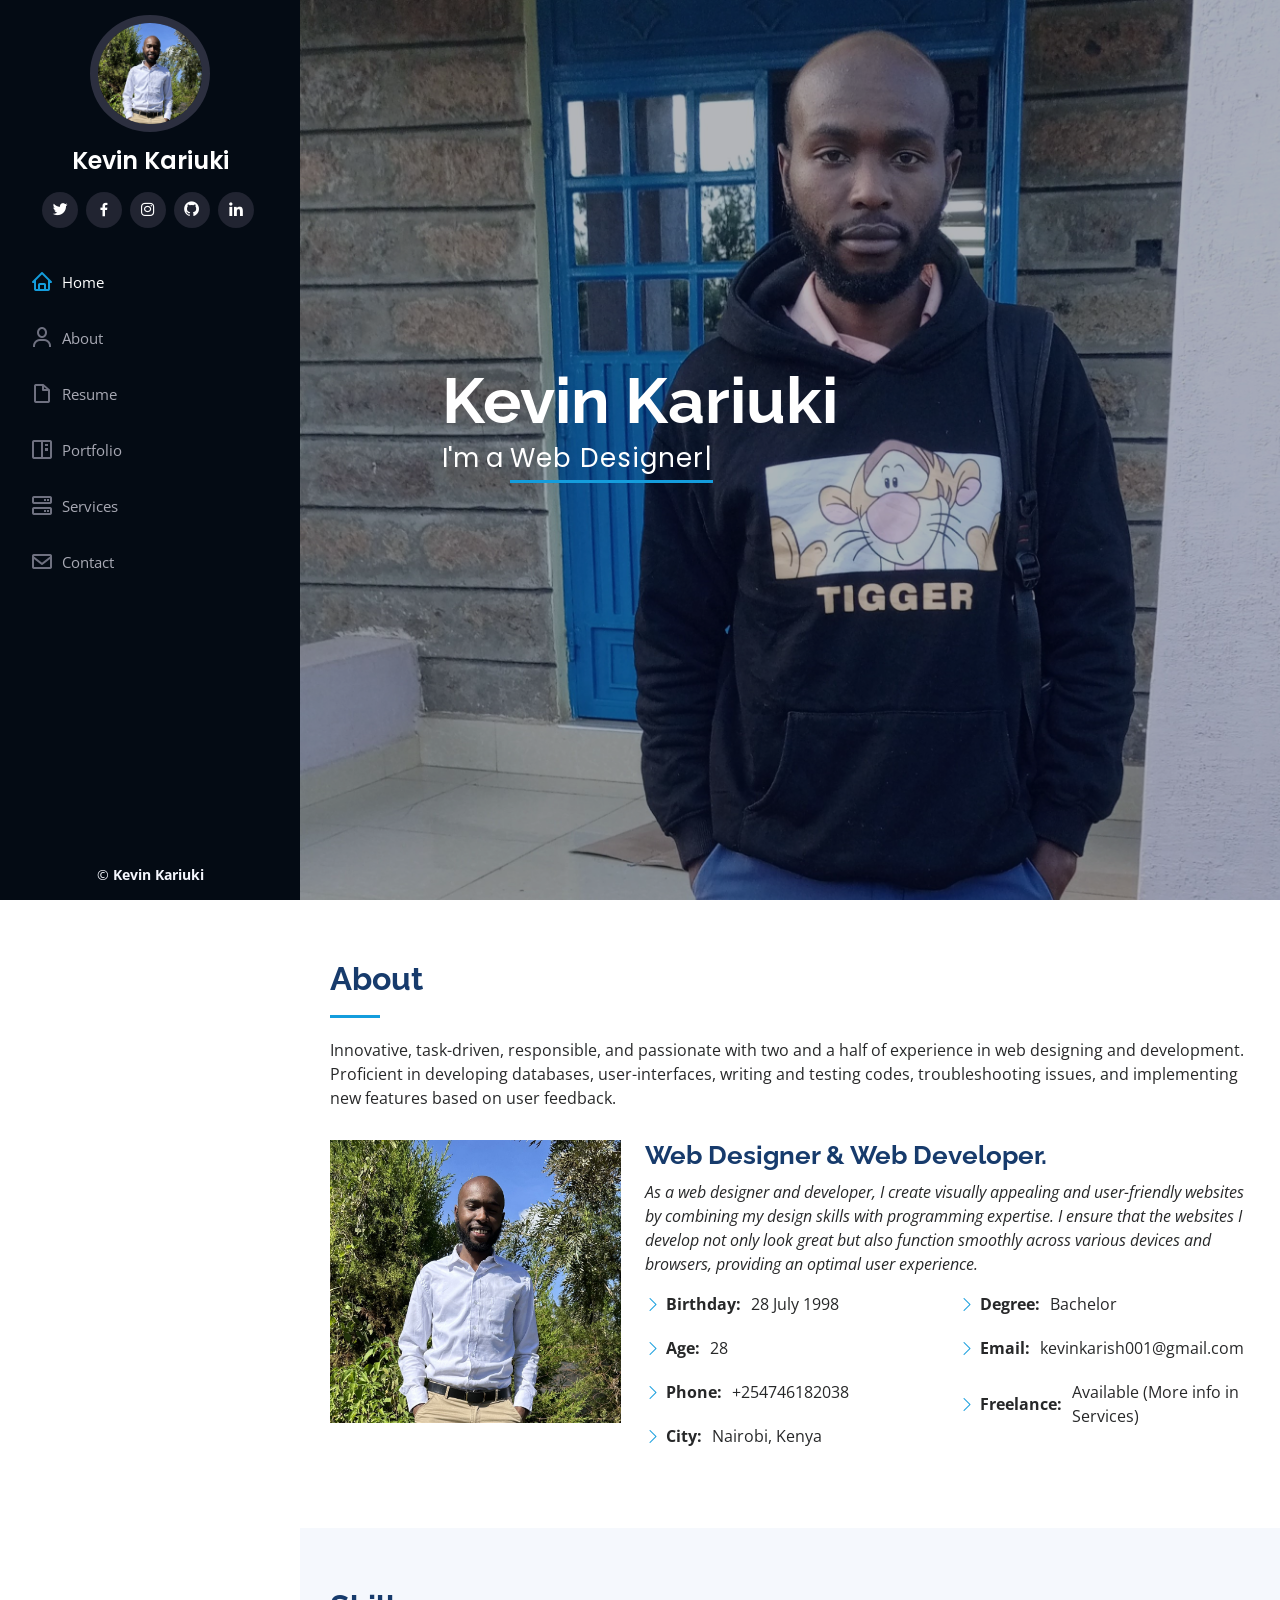
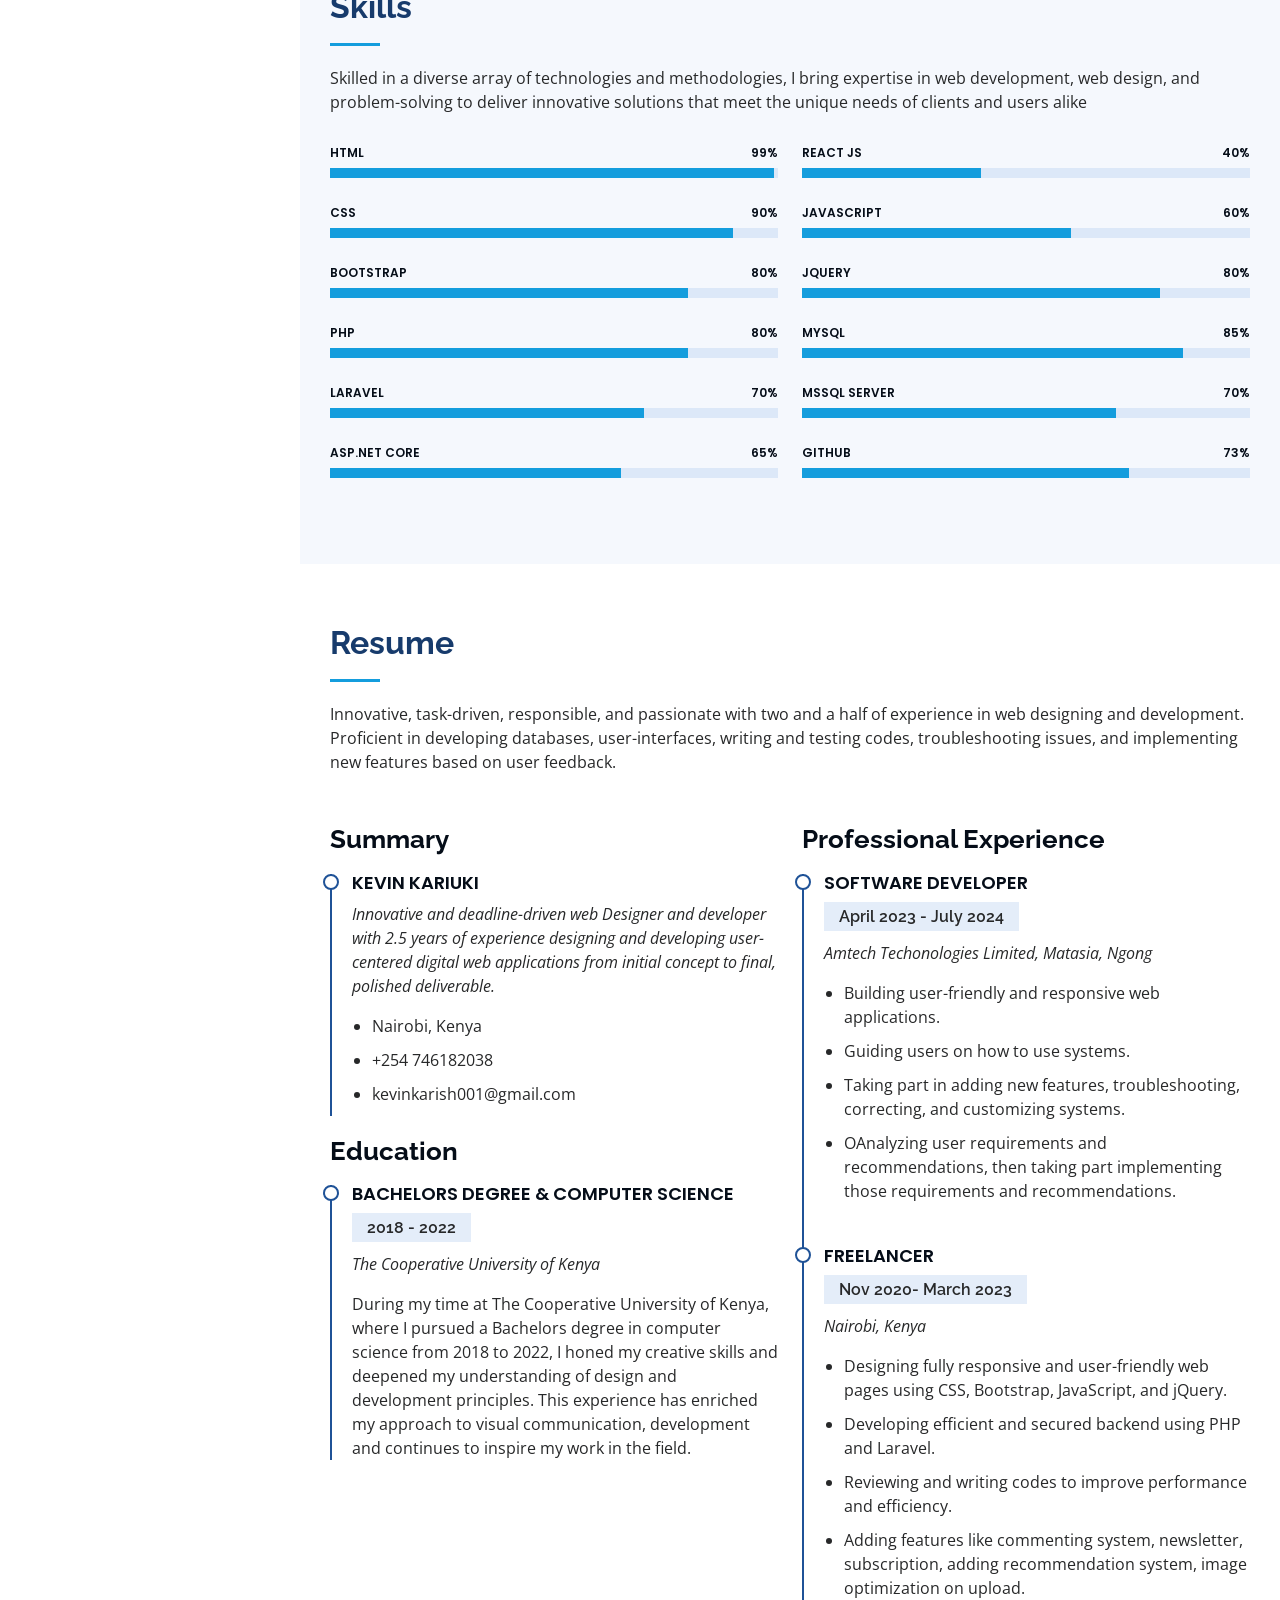
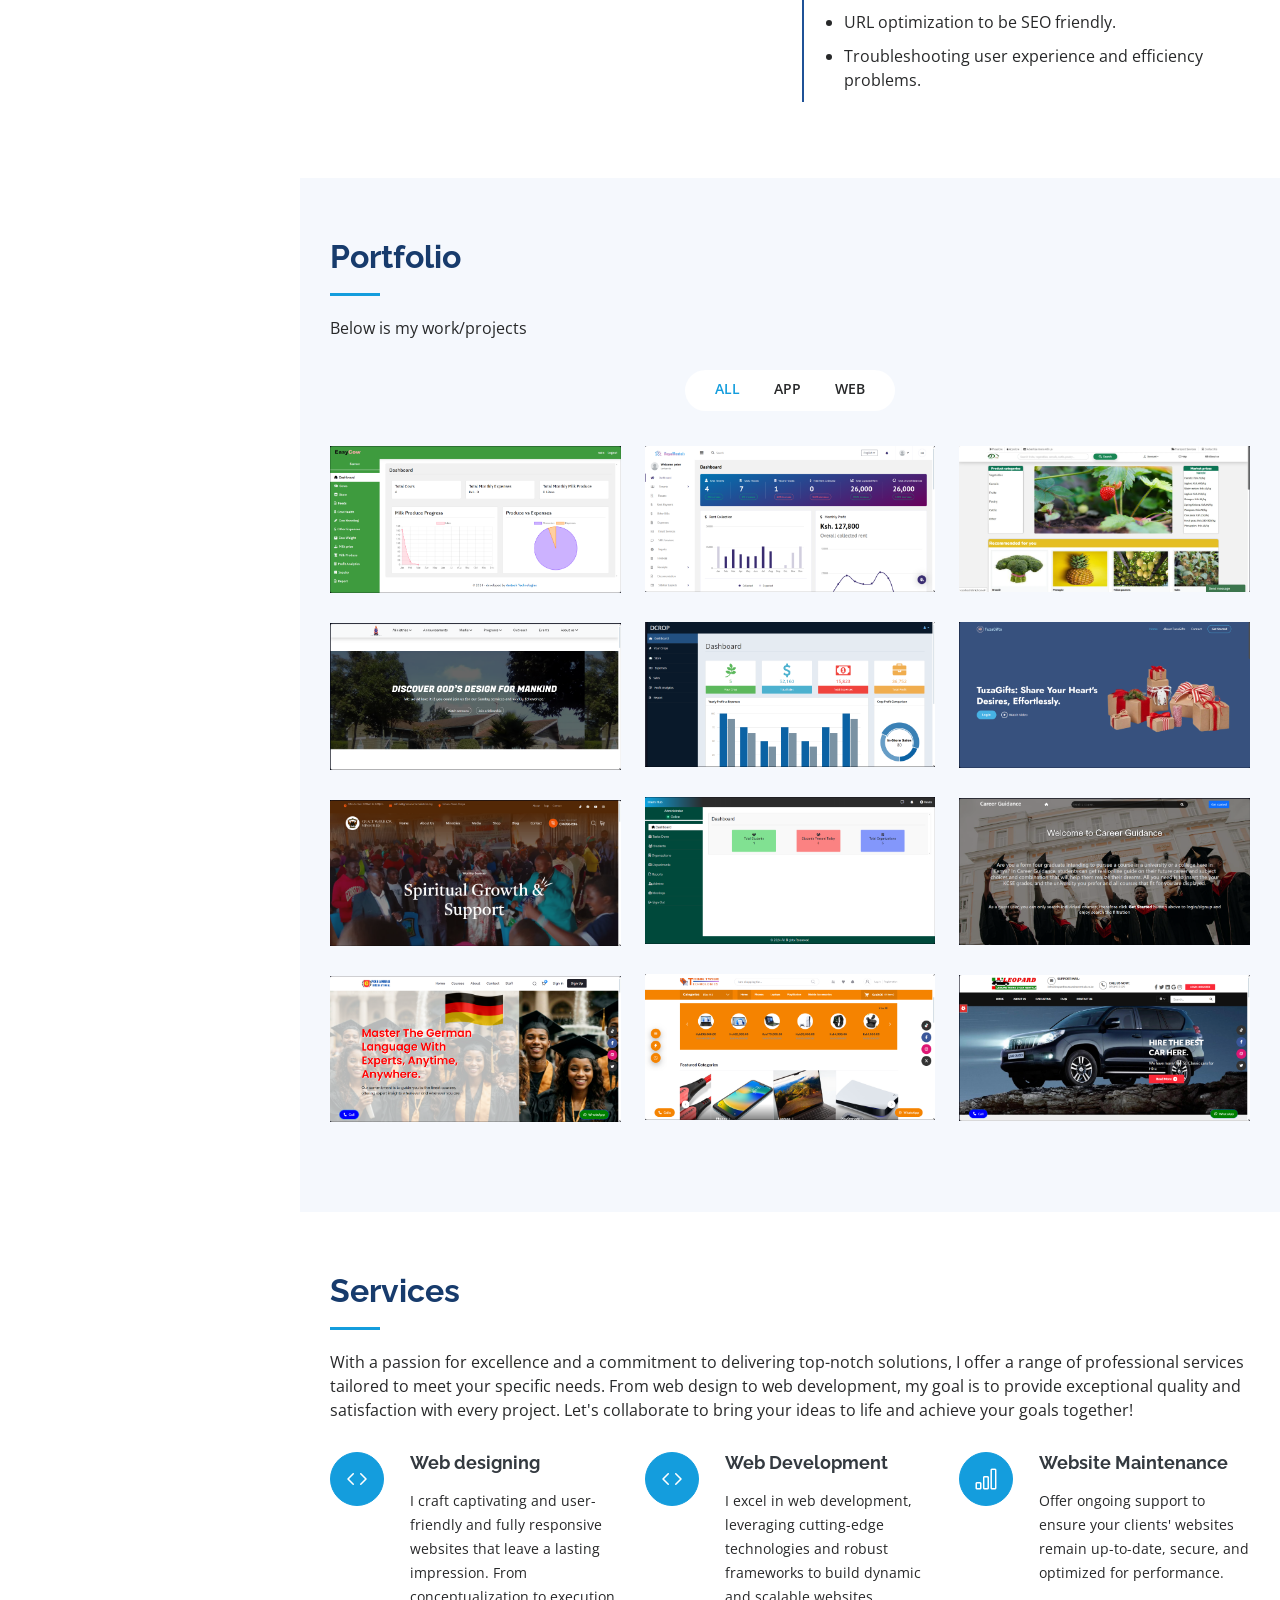
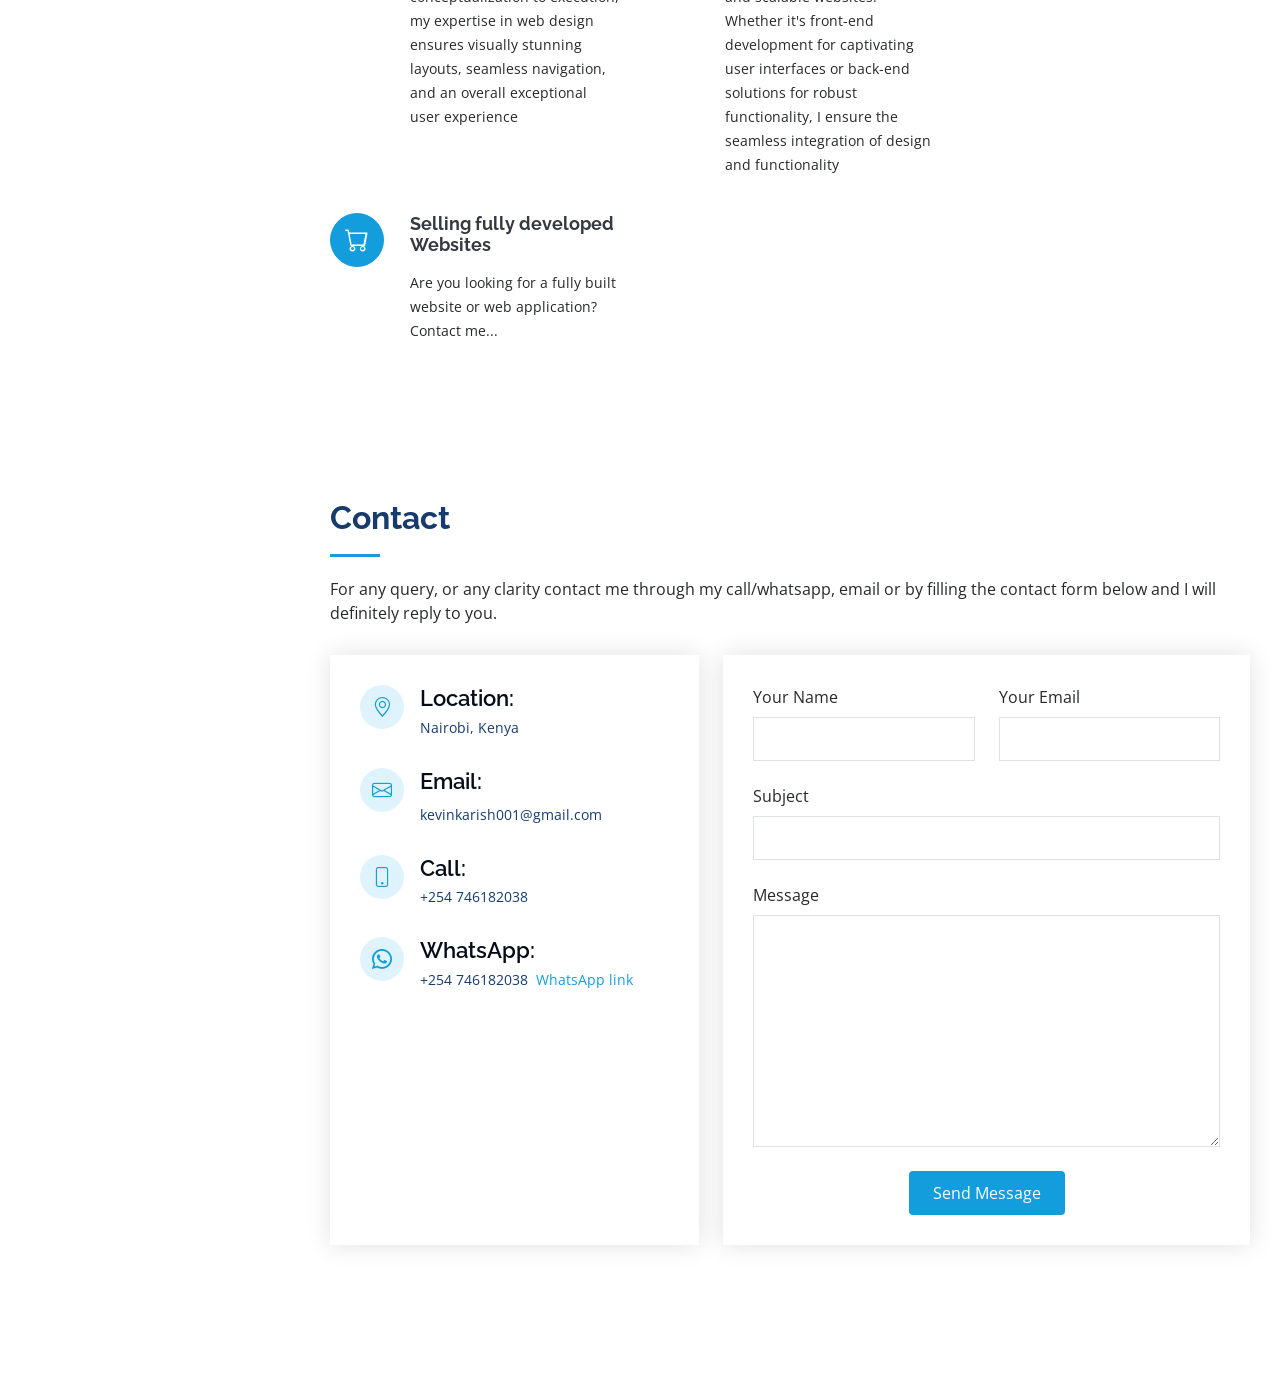
==== commit c5a7fa35: "changing duration in amtech" ====
--- a/index.html
+++ b/index.html
@@ -328,7 +328,7 @@
             <h3 class="resume-title">Professional Experience</h3>
             <div class="resume-item">
               <h4>Software Developer</h4>
-              <h5>April 2023 - Present</h5>
+              <h5>April 2023 - July 2024</h5>
               <p><em>Amtech Techonologies Limited, Matasia, Ngong </em></p>
               <ul>
                 <li>Building user-friendly and responsive web applications.</li>
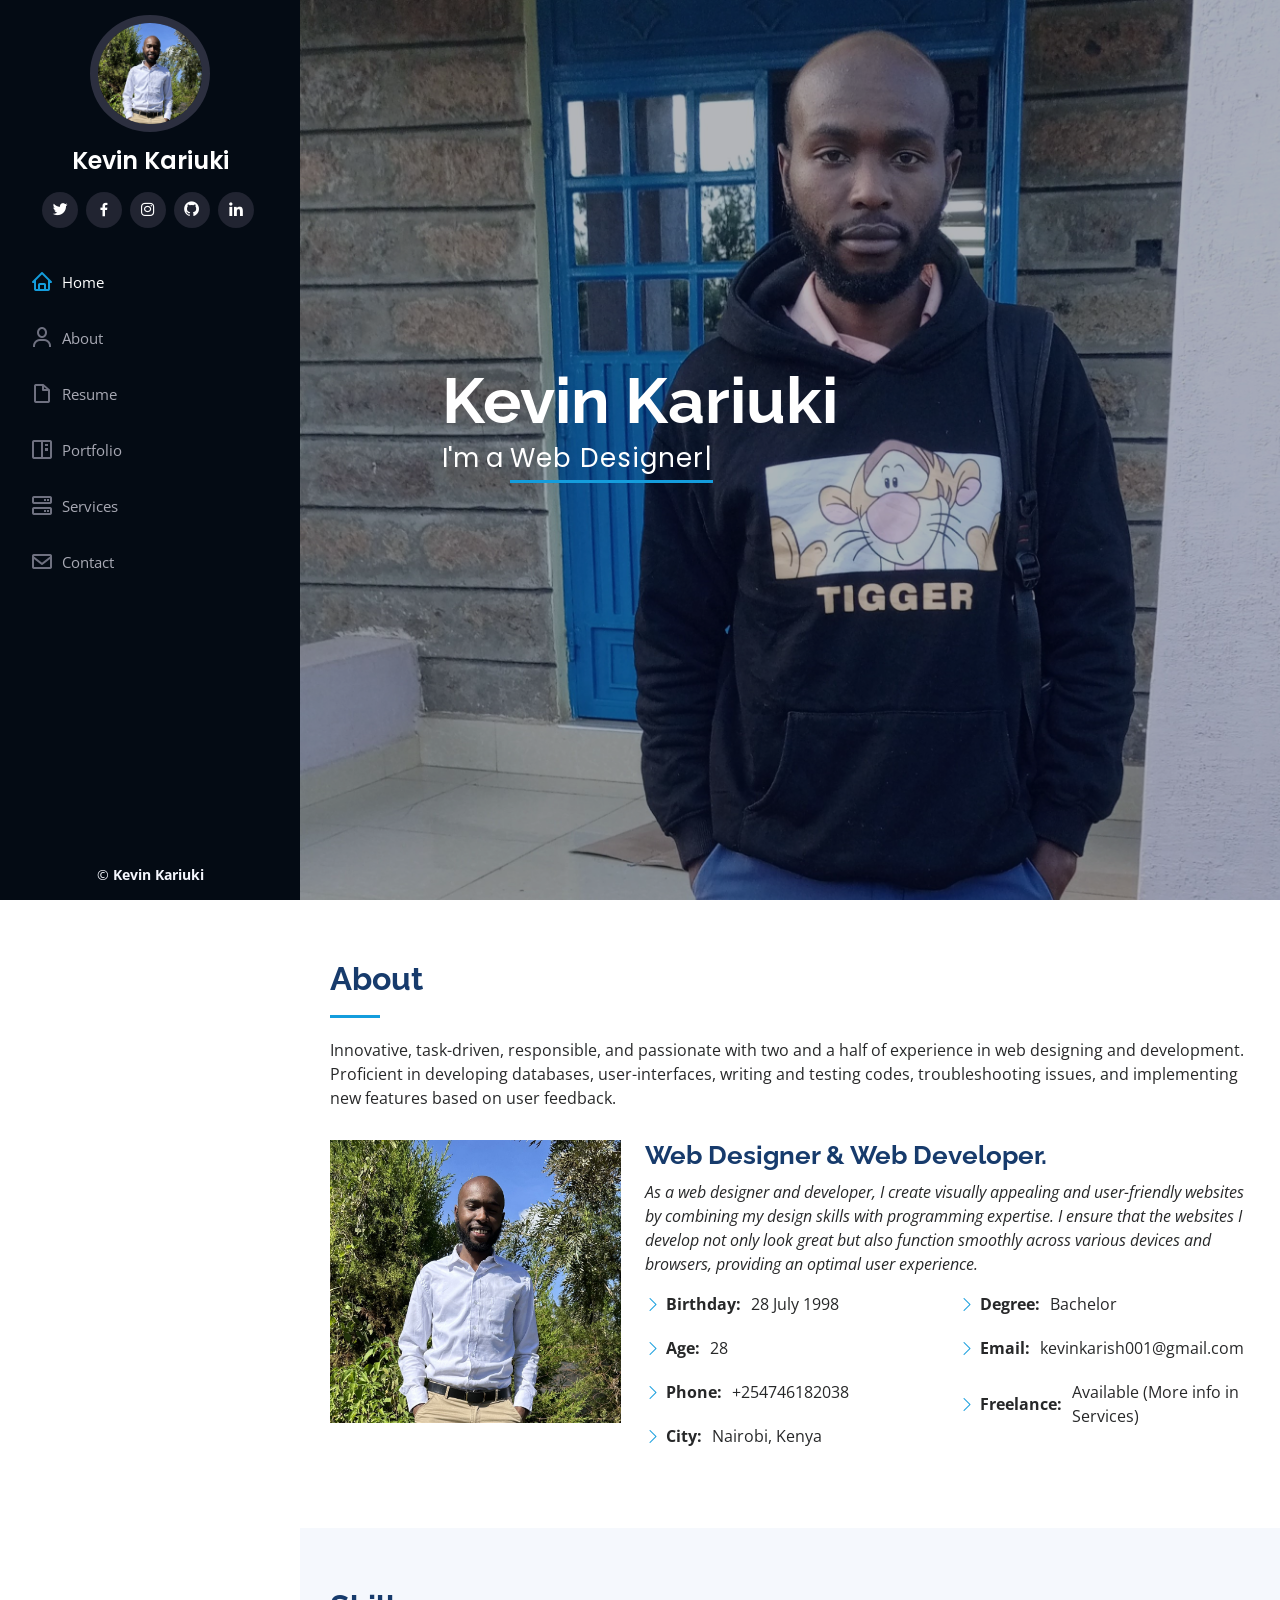
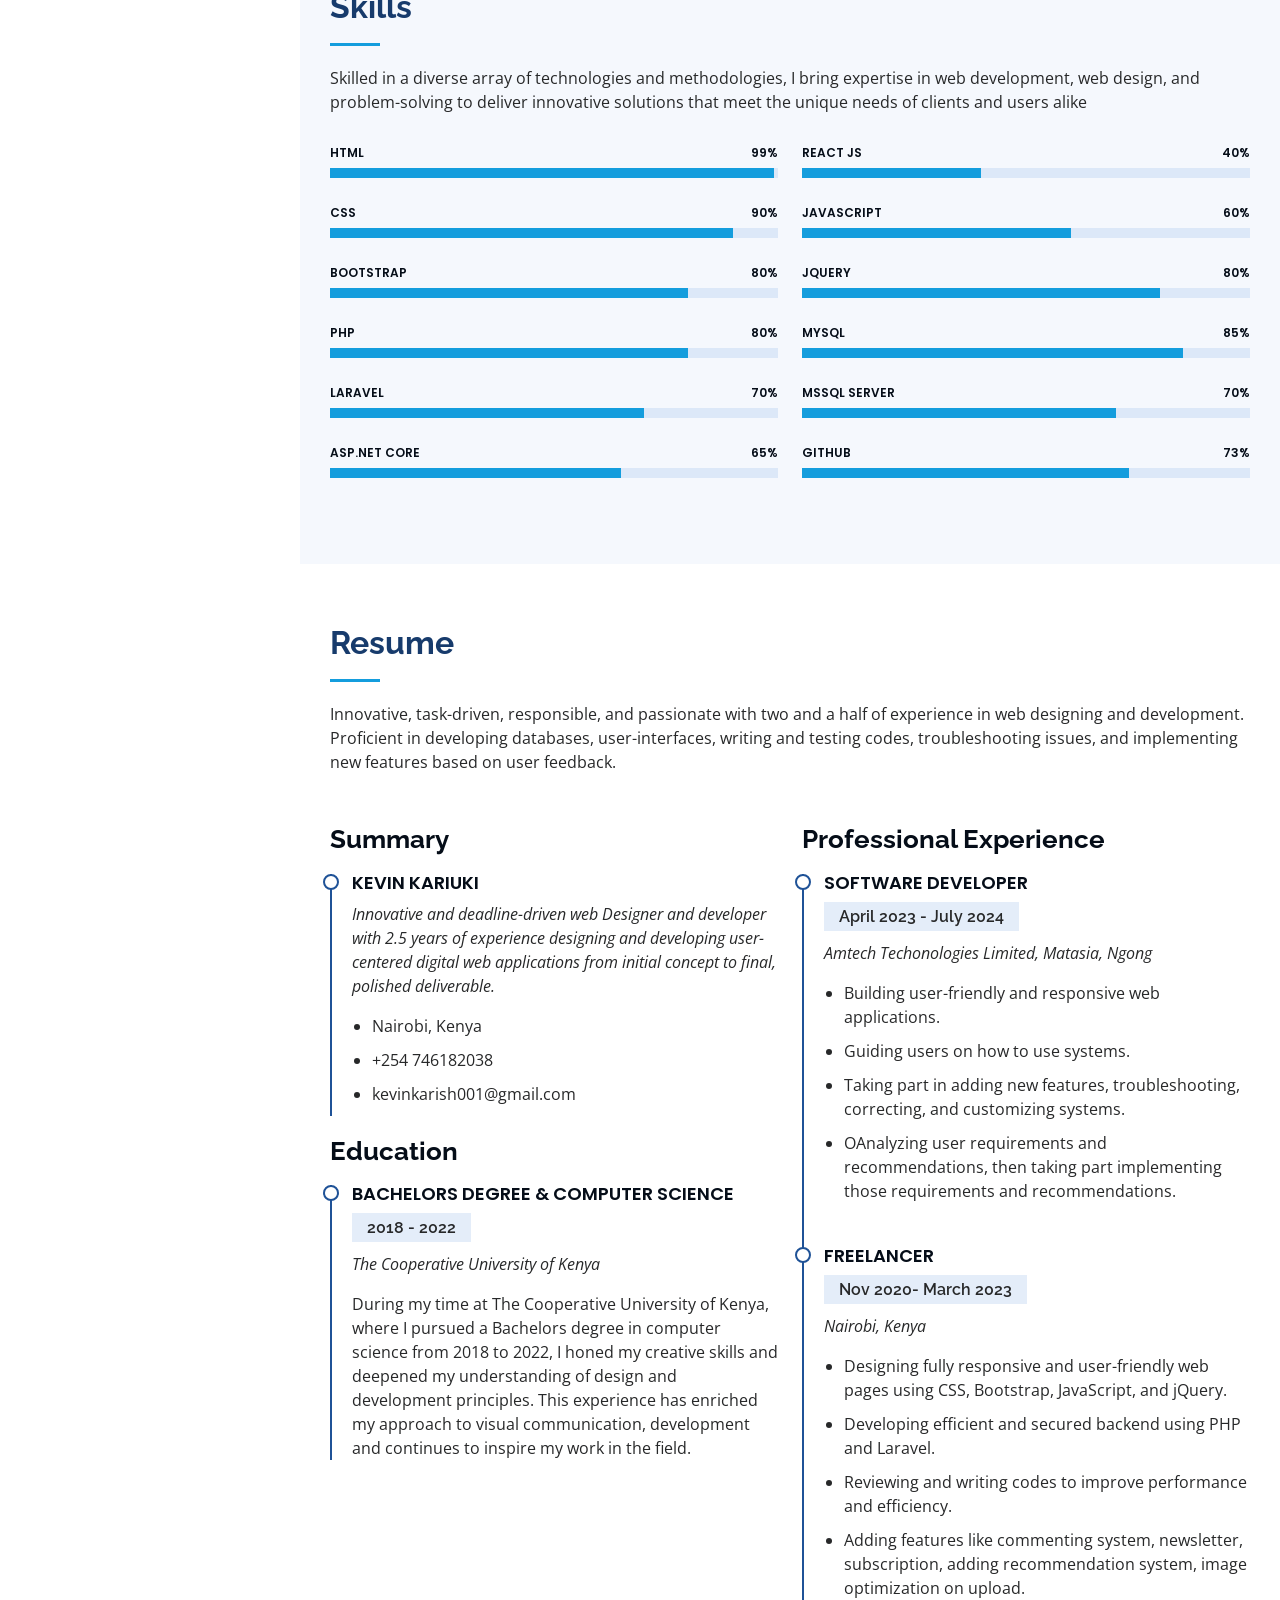
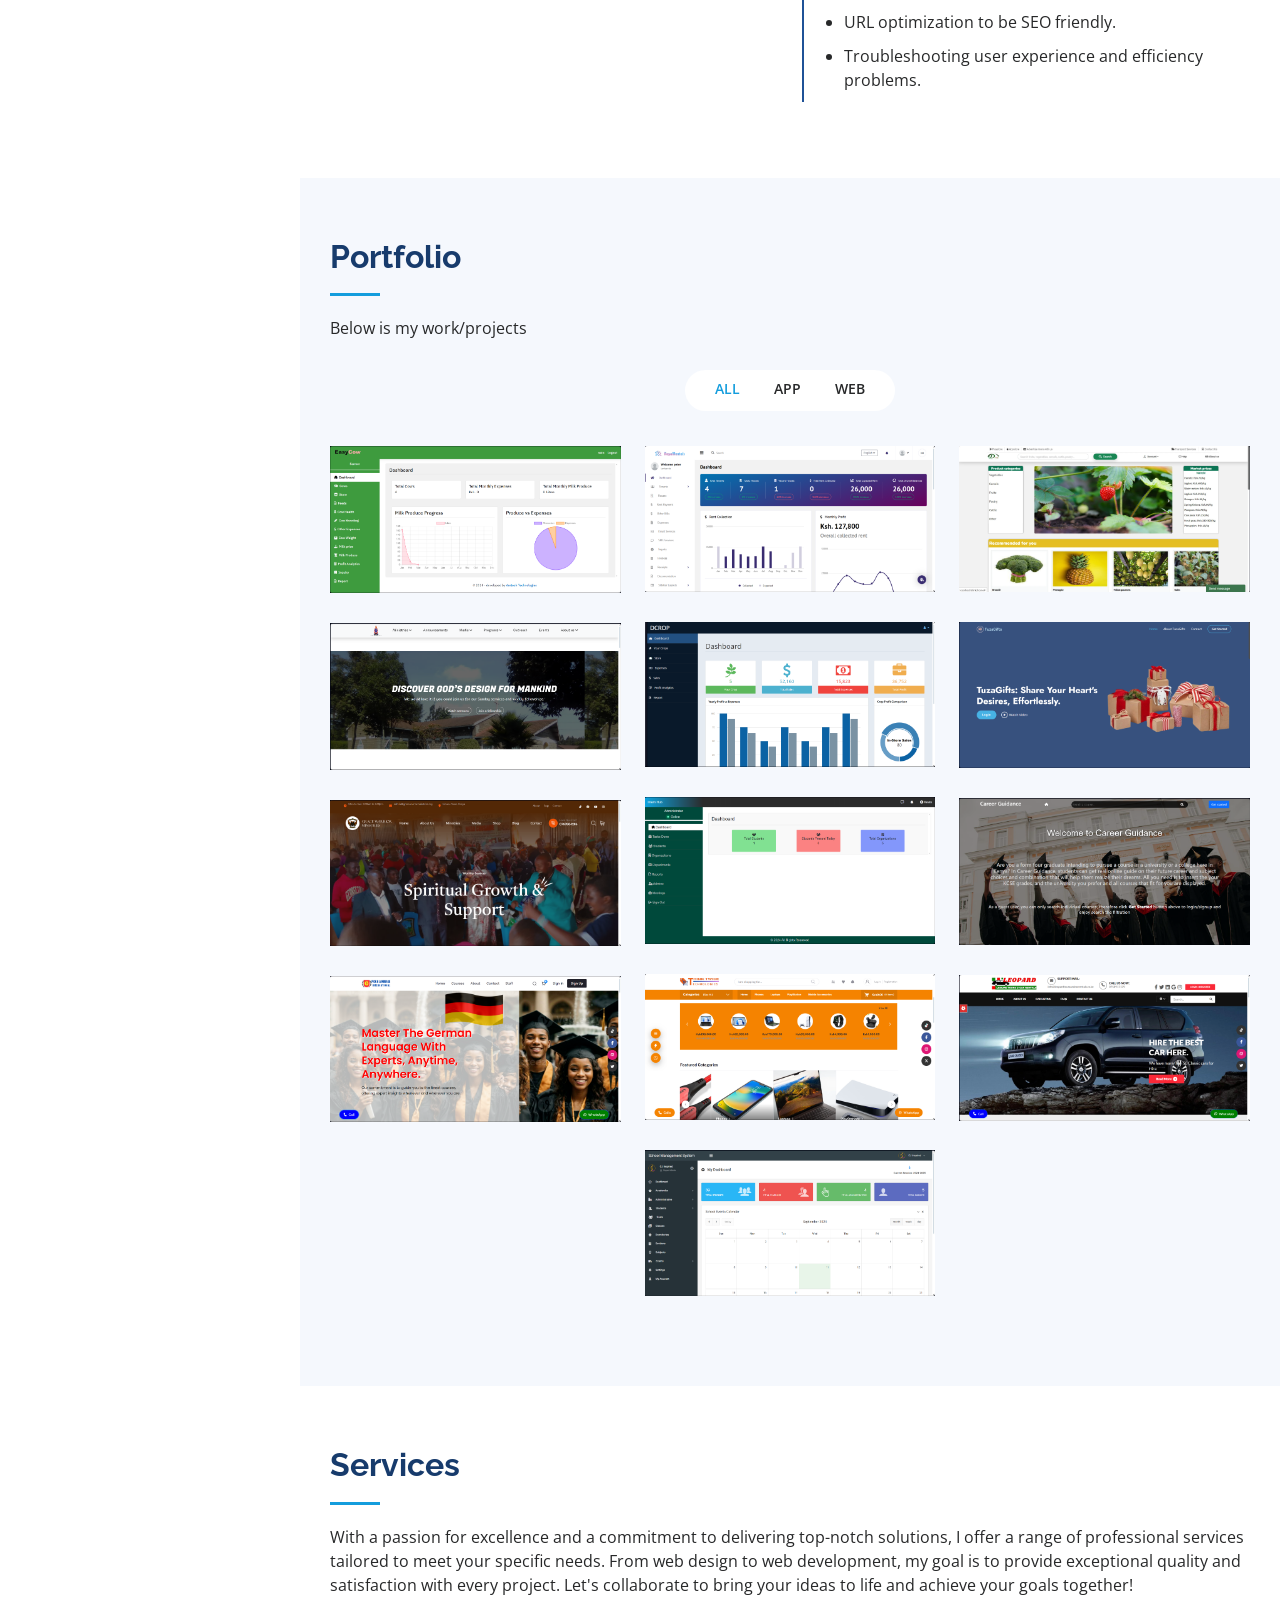
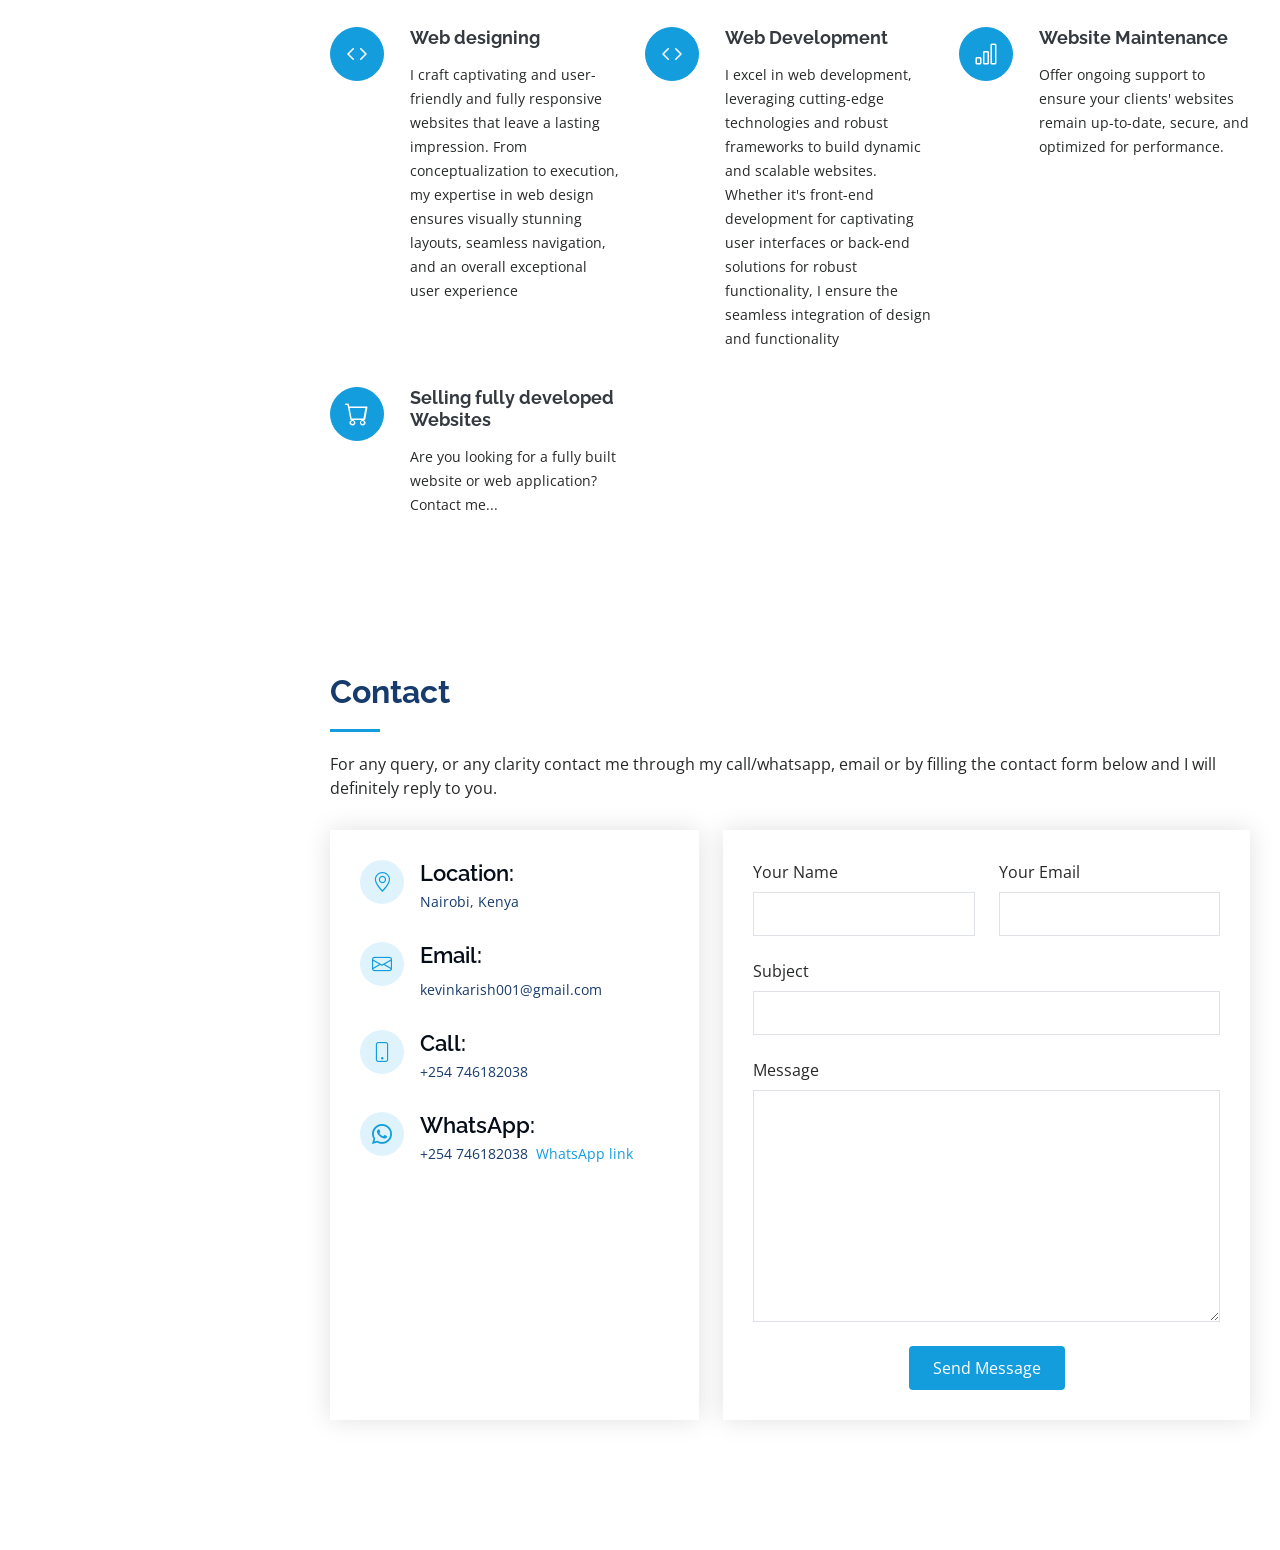
==== commit 4c8bd837: "adding school project" ====
--- a/index.html
+++ b/index.html
@@ -504,6 +504,16 @@
               <div class="portfolio-links">
                 <a href="assets/img/portfolio/picklanguage.png" data-gallery="portfolioGallery" class="portfolio-lightbox" title="Web 3"><i class="bx bx-plus"></i></a>
                 <a href="https://pickalanguage.co.ke" title="More Details"><i class="bx bx-link"></i></a>
+              </div>
+            </div>
+          </div>
+
+          <div class="col-lg-4 col-md-6 portfolio-item filter-web">
+            <div class="portfolio-wrap">
+              <img src="assets/img/portfolio/school.png" class="img-fluid" alt="">
+              <div class="portfolio-links">
+                <a href="assets/img/portfolio/school.png" data-gallery="portfolioGallery" class="portfolio-lightbox" title="Web 3"><i class="bx bx-plus"></i></a>
+                <a href="https://sm.royalrentals.co.ke" title="More Details"><i class="bx bx-link"></i></a>
               </div>
             </div>
           </div>
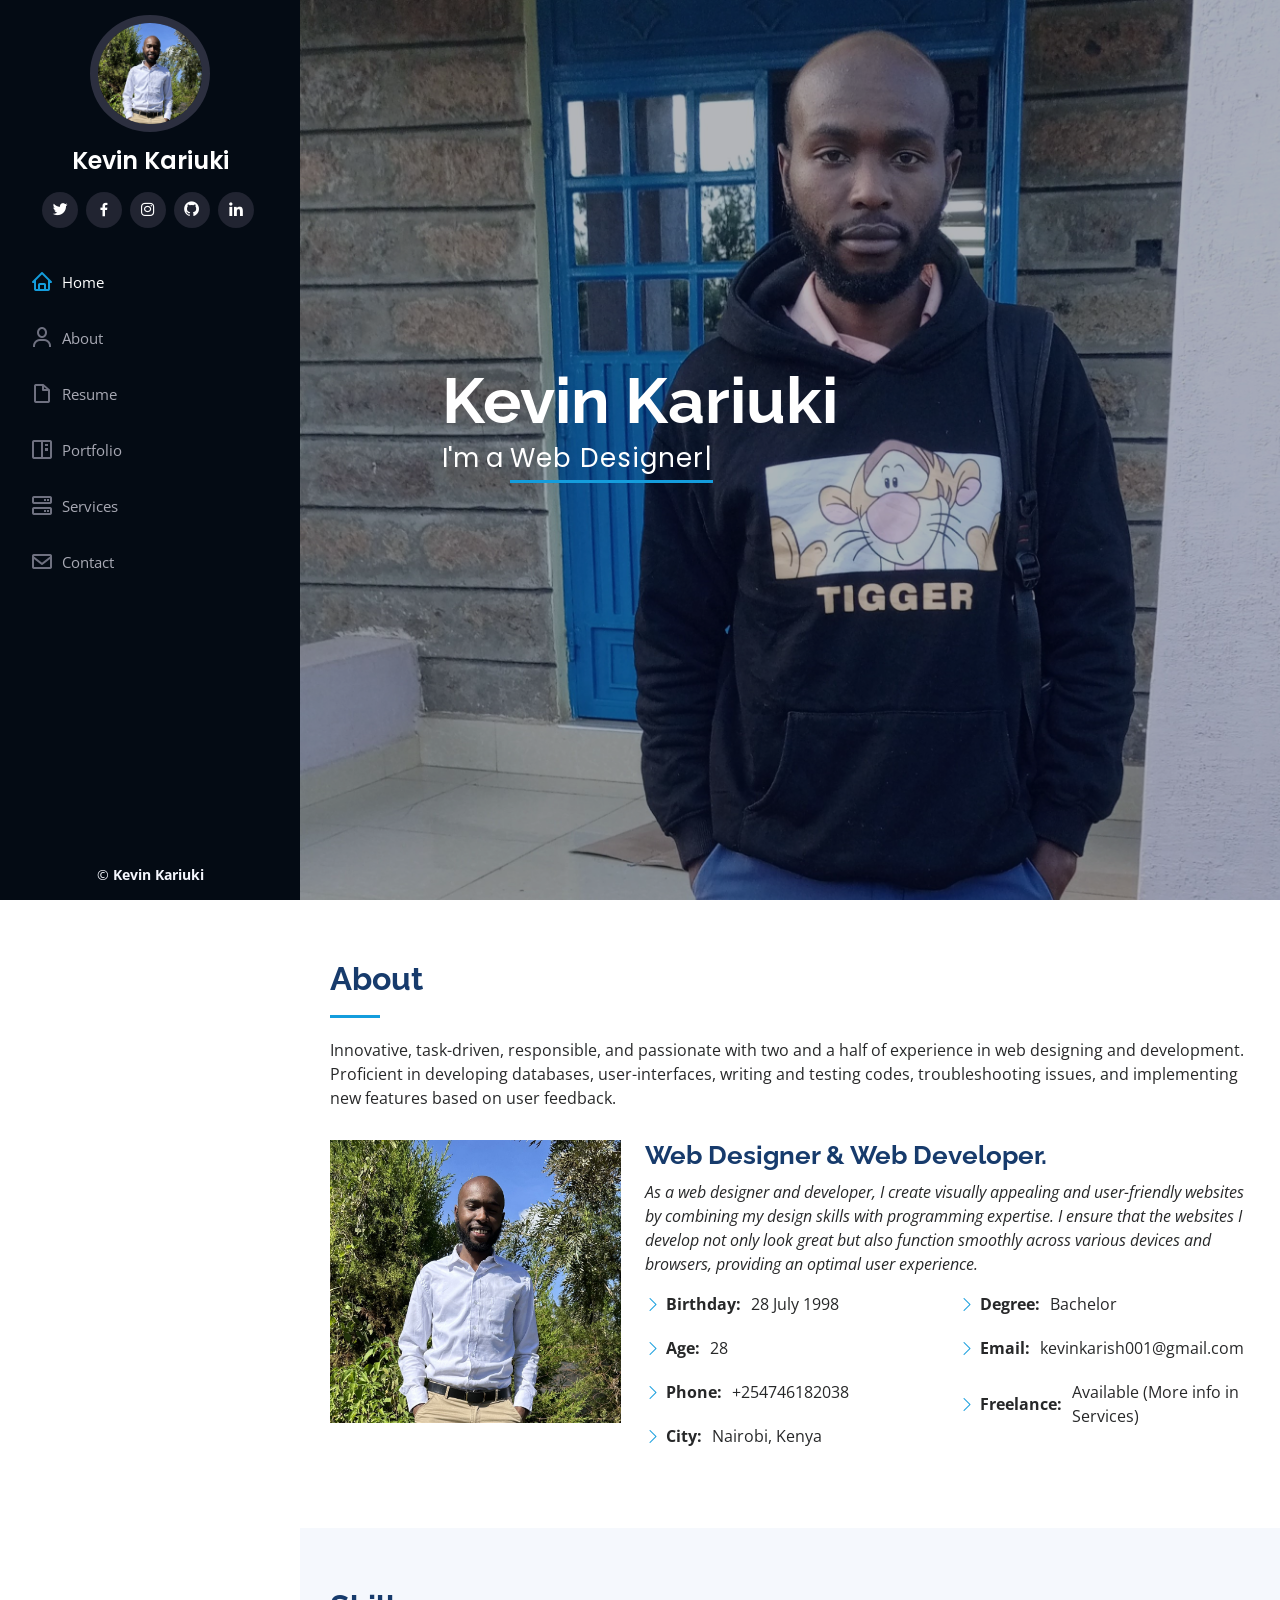
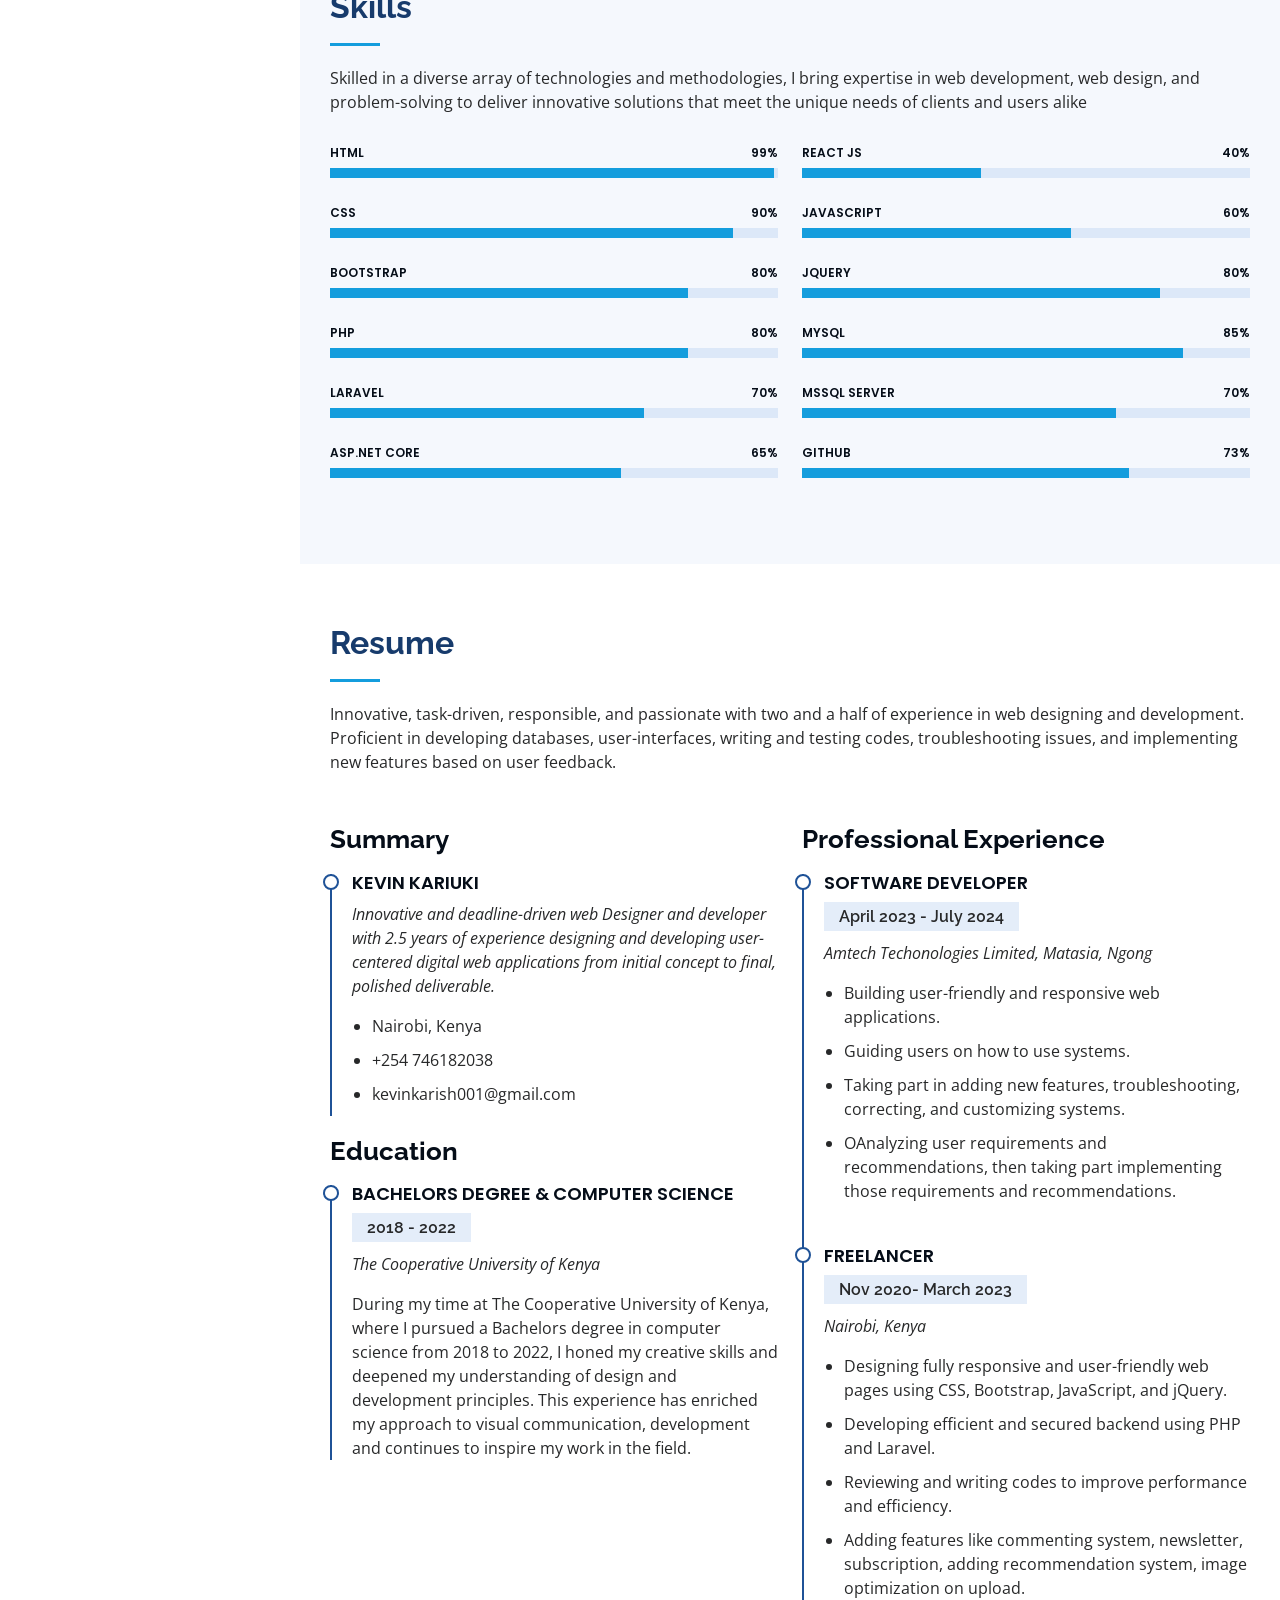
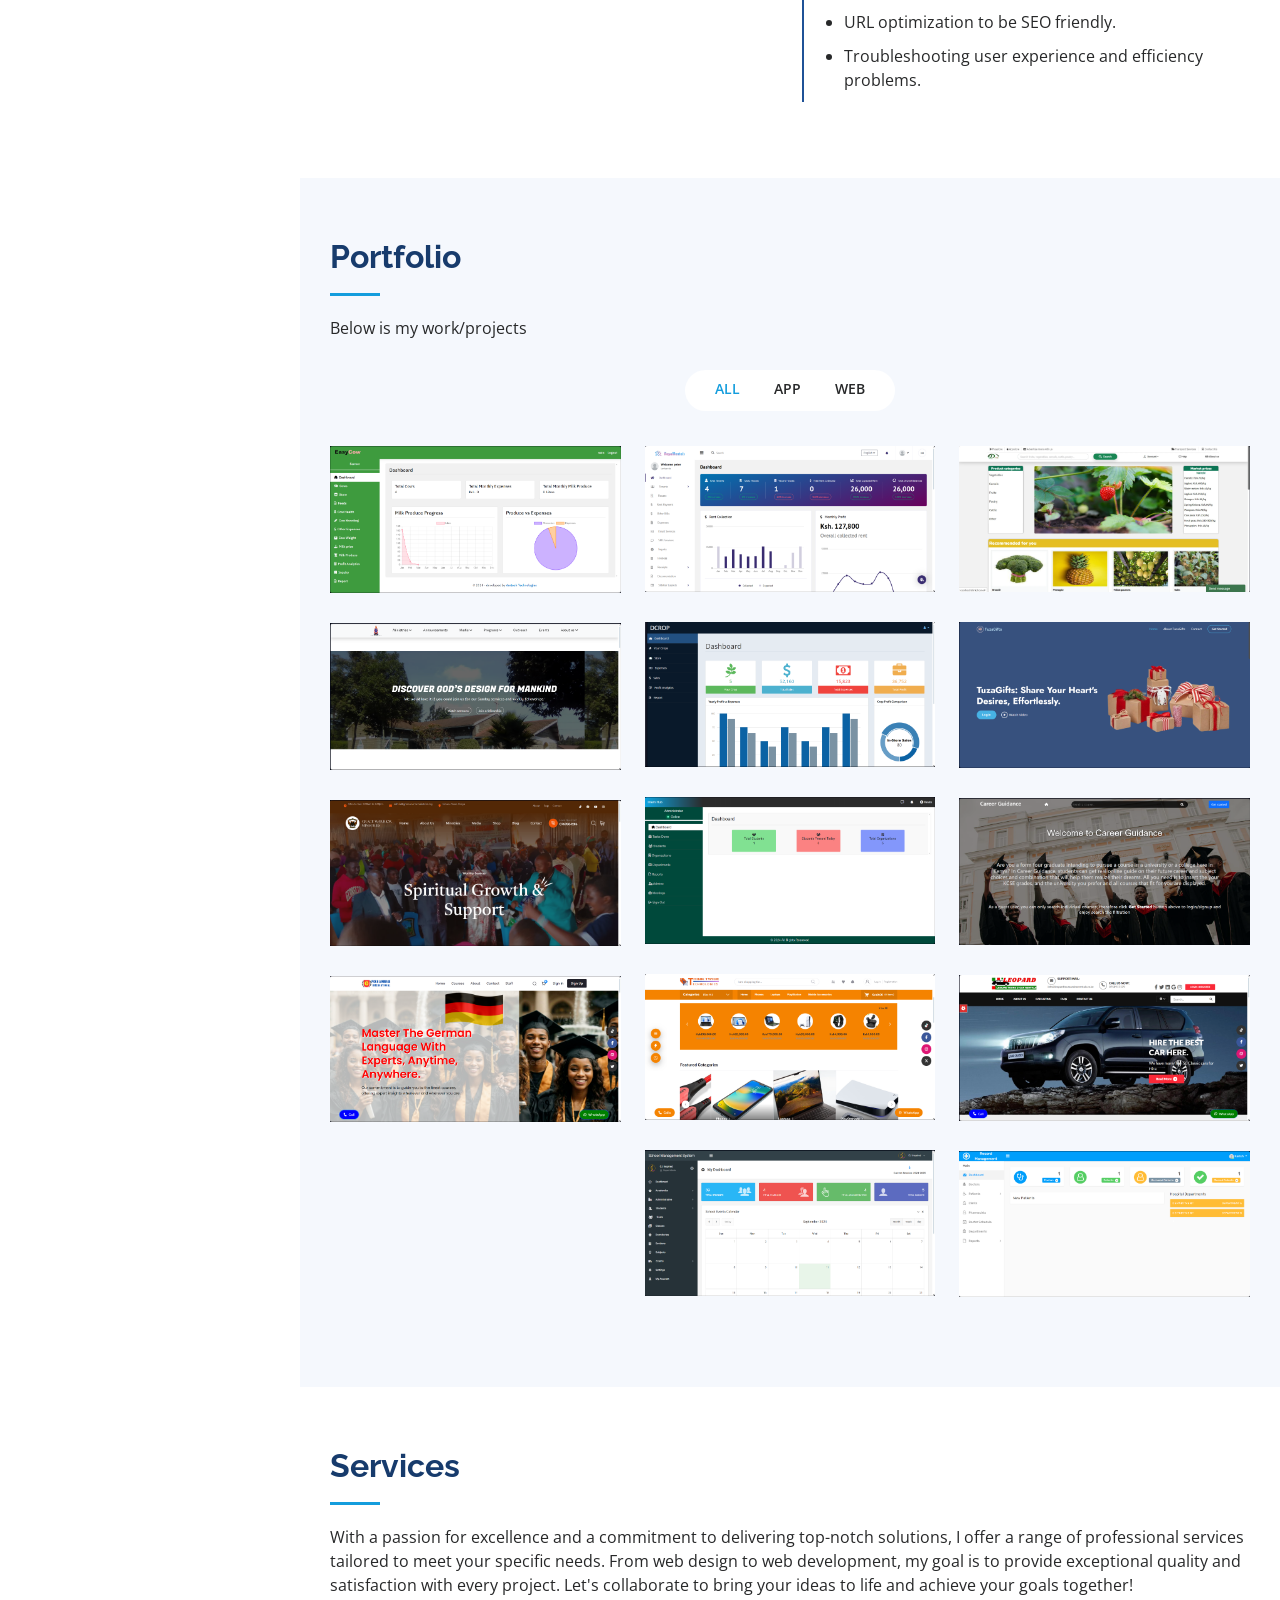
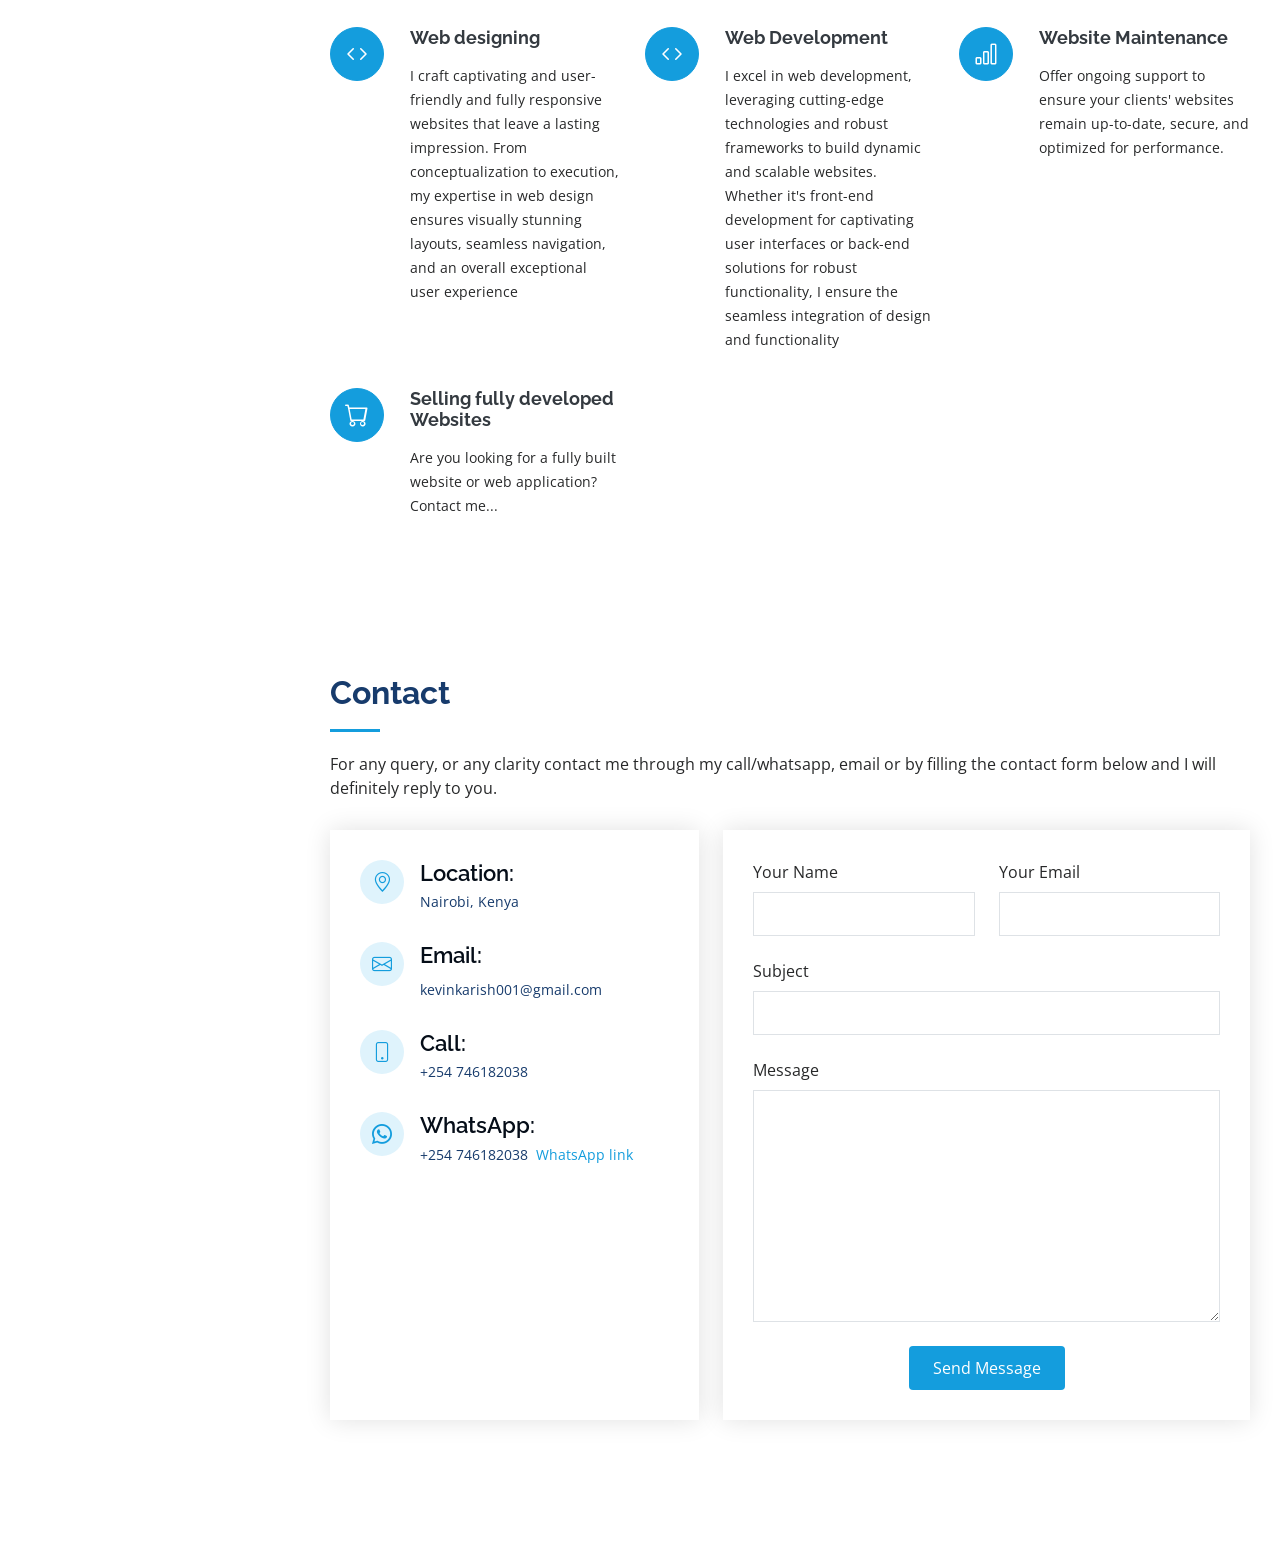
==== commit 06bbf027: "adding mini hospital project" ====
--- a/index.html
+++ b/index.html
@@ -514,6 +514,16 @@
               <div class="portfolio-links">
                 <a href="assets/img/portfolio/school.png" data-gallery="portfolioGallery" class="portfolio-lightbox" title="Web 3"><i class="bx bx-plus"></i></a>
                 <a href="https://sm.royalrentals.co.ke" title="More Details"><i class="bx bx-link"></i></a>
+              </div>
+            </div>
+          </div>
+
+          <div class="col-lg-4 col-md-6 portfolio-item filter-web">
+            <div class="portfolio-wrap">
+              <img src="assets/img/portfolio/hospital.png" class="img-fluid" alt="">
+              <div class="portfolio-links">
+                <a href="assets/img/portfolio/school.png" data-gallery="portfolioGallery" class="portfolio-lightbox" title="Web 3"><i class="bx bx-plus"></i></a>
+                <a href="#" title="More Details"><i class="bx bx-link"></i></a>
               </div>
             </div>
           </div>
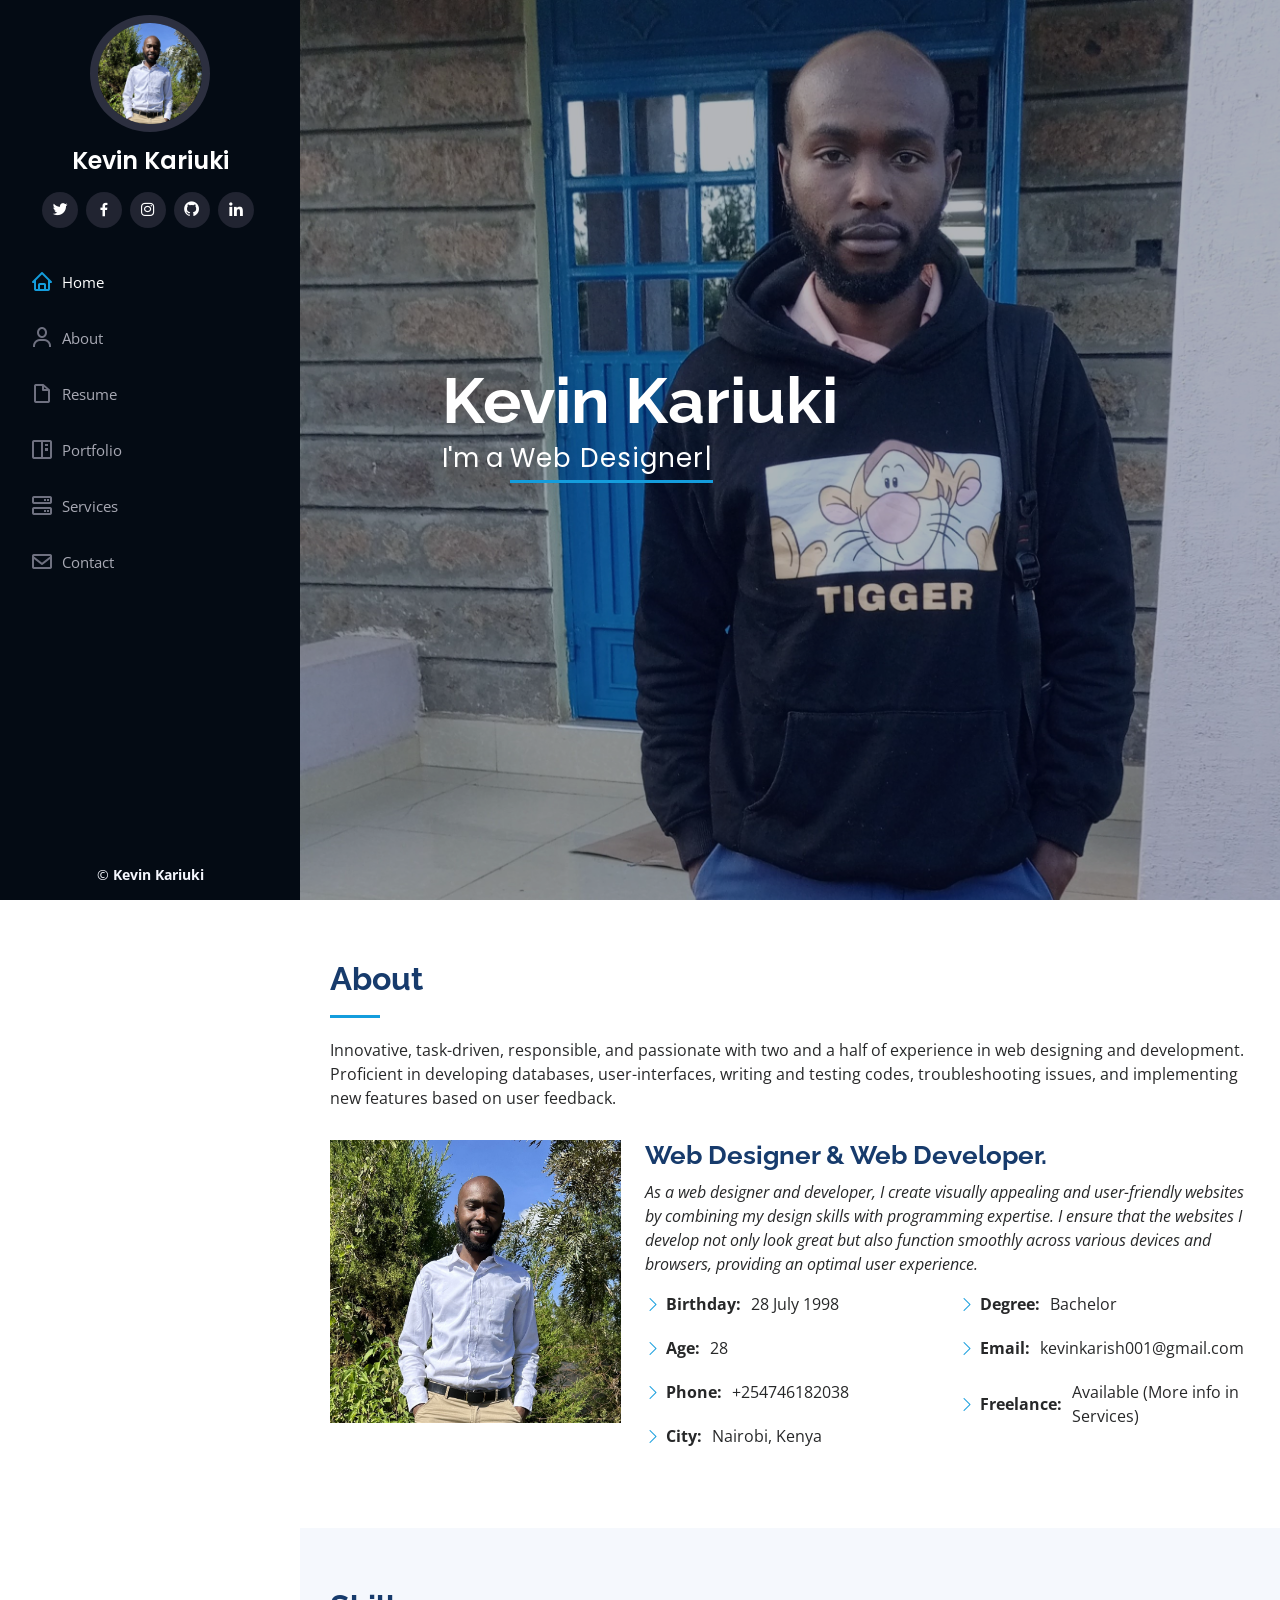
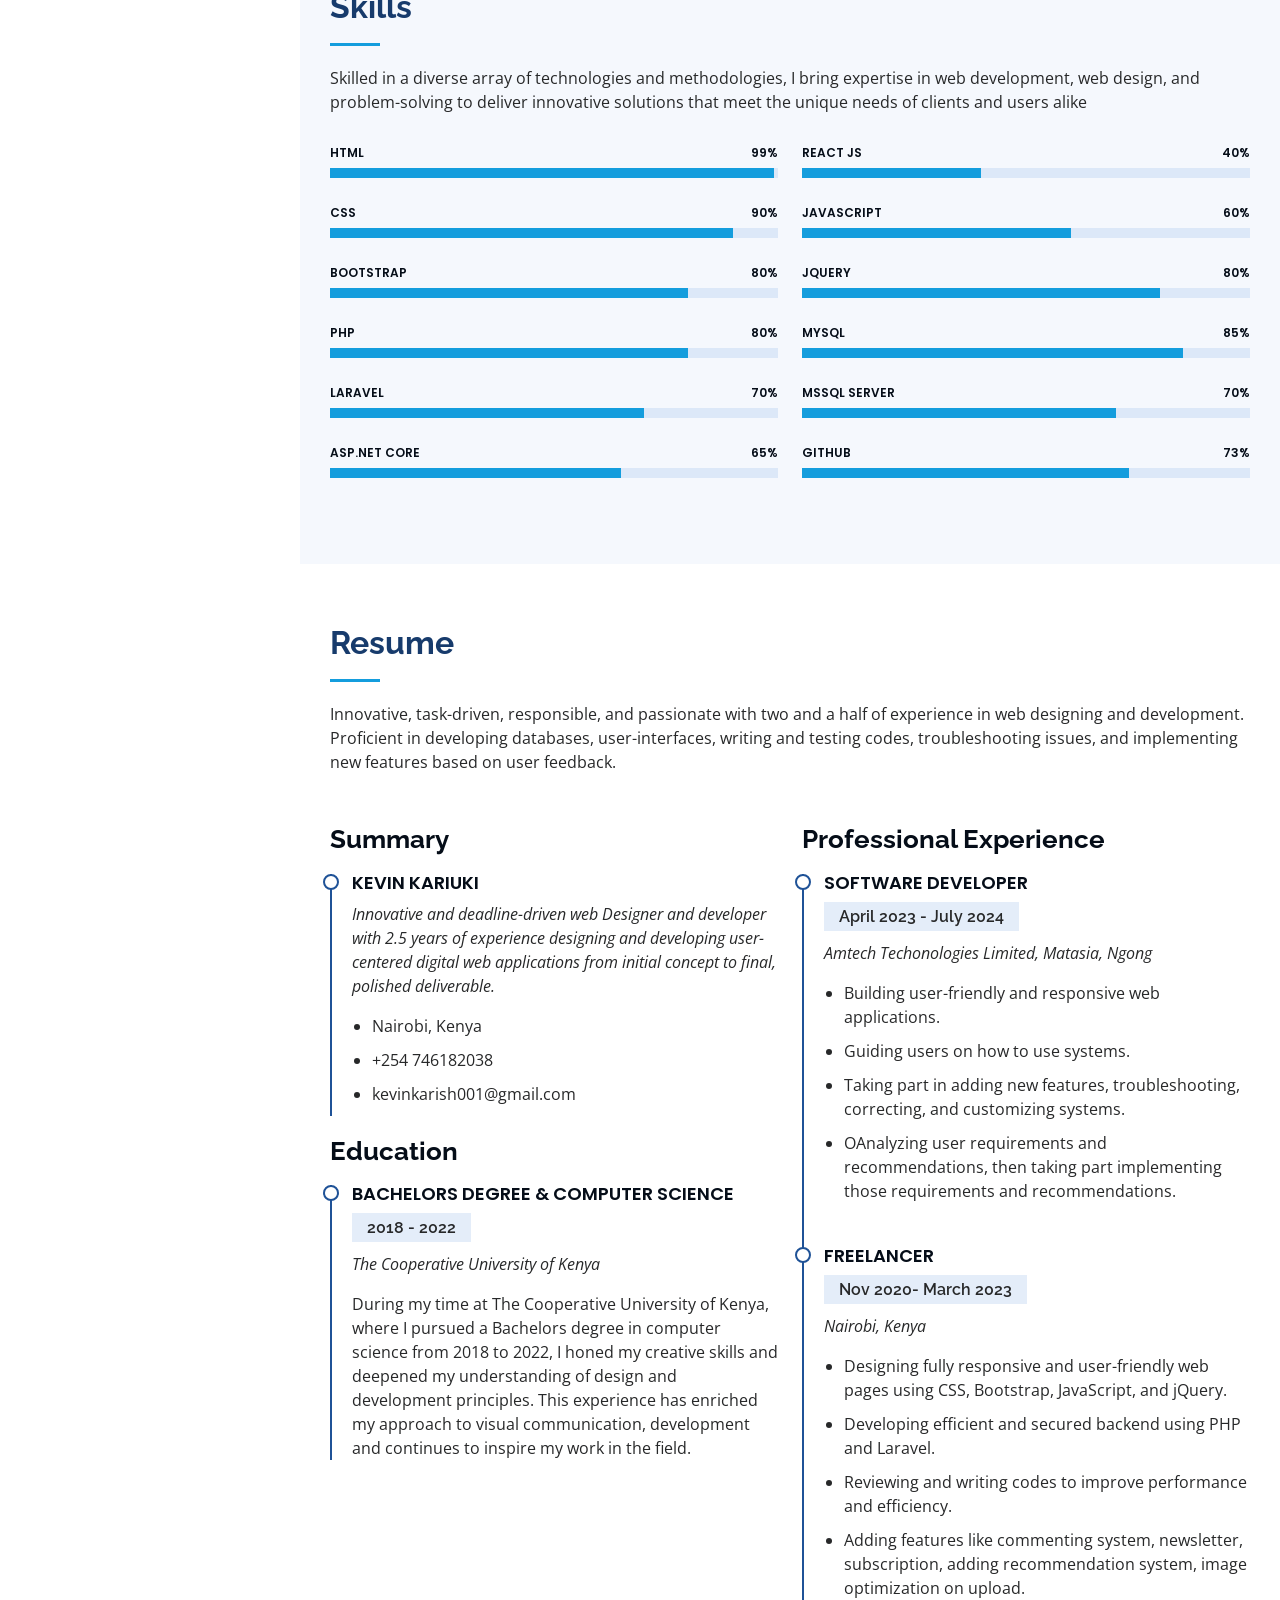
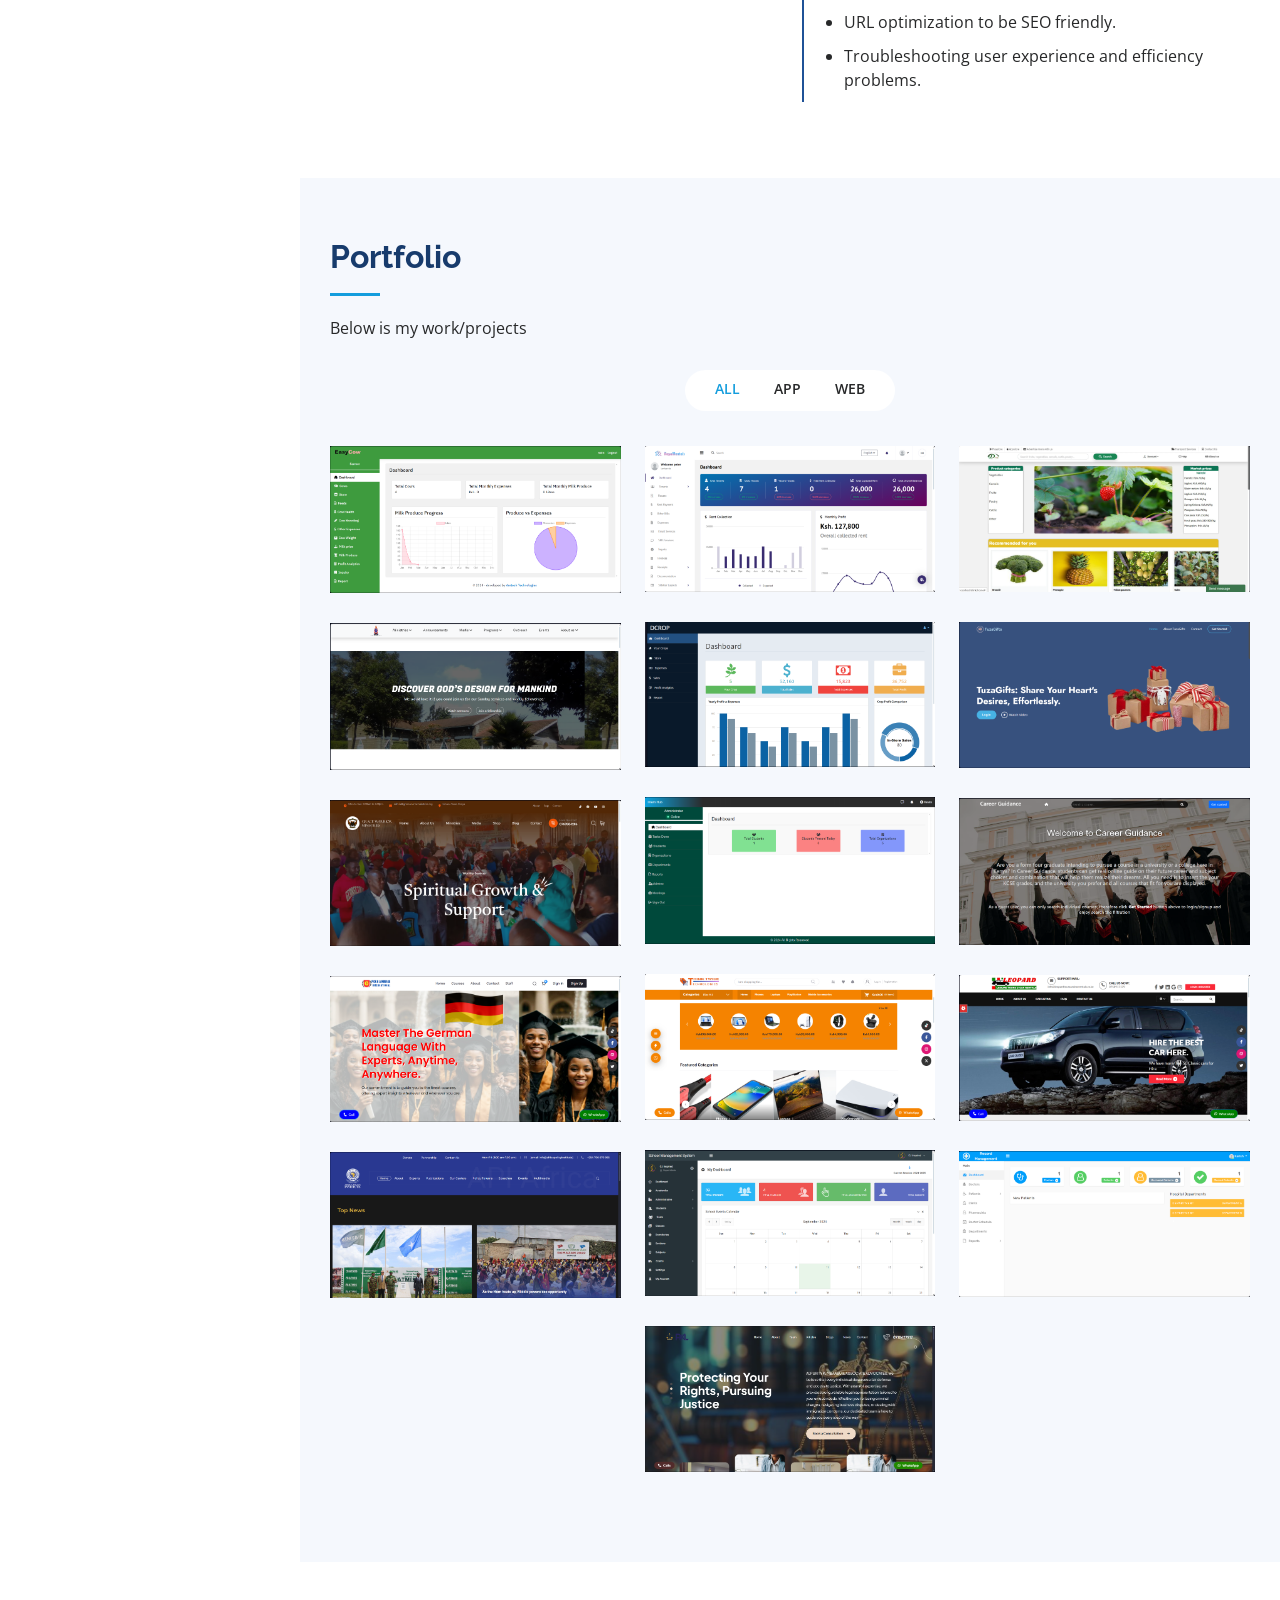
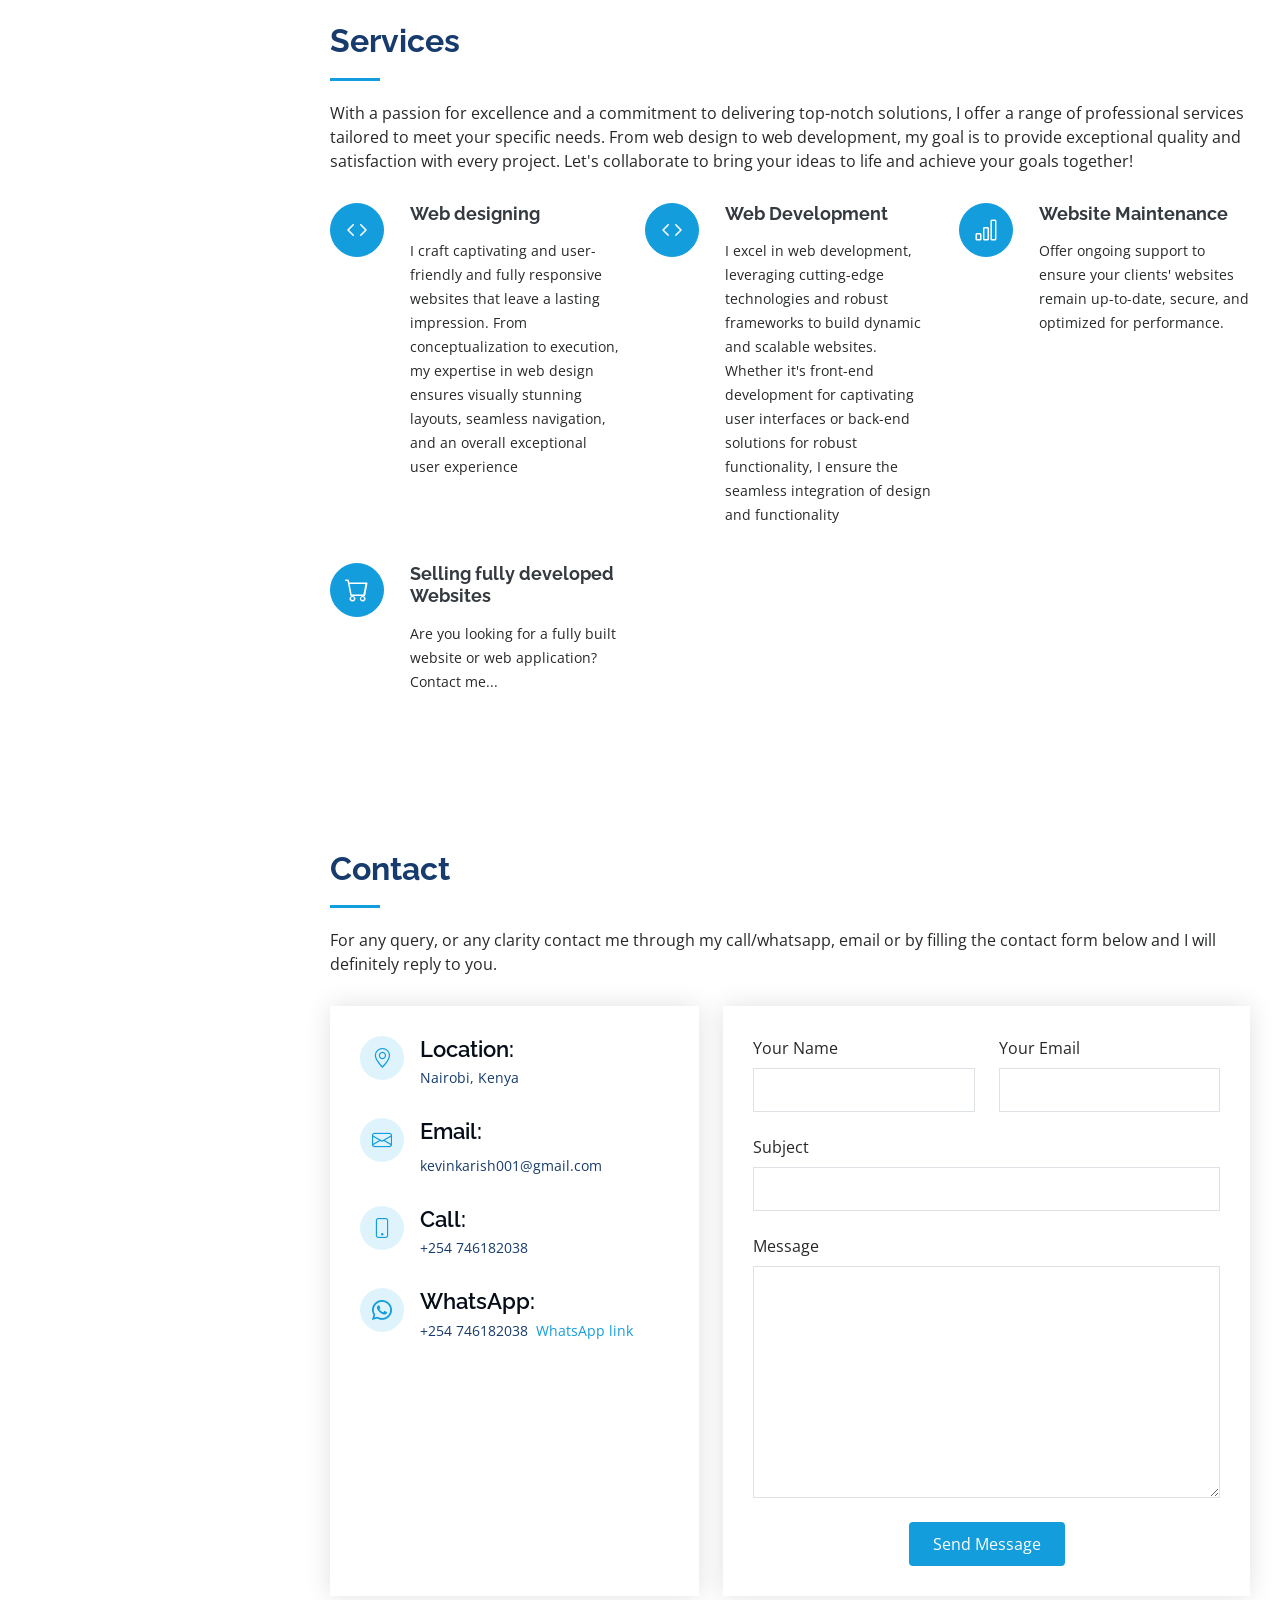
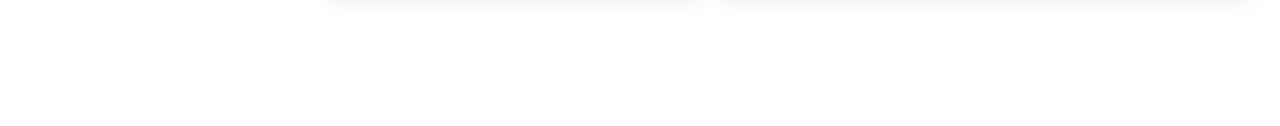
==== commit 52d81dee: "adding api and purity law firm" ====
--- a/index.html
+++ b/index.html
@@ -524,6 +524,26 @@
               <div class="portfolio-links">
                 <a href="assets/img/portfolio/school.png" data-gallery="portfolioGallery" class="portfolio-lightbox" title="Web 3"><i class="bx bx-plus"></i></a>
                 <a href="#" title="More Details"><i class="bx bx-link"></i></a>
+              </div>
+            </div>
+          </div>
+
+          <div class="col-lg-4 col-md-6 portfolio-item filter-web">
+            <div class="portfolio-wrap">
+              <img src="assets/img/portfolio/api.png" class="img-fluid" alt="">
+              <div class="portfolio-links">
+                <a href="assets/img/portfolio/api.png" data-gallery="portfolioGallery" class="portfolio-lightbox" title="Web 3"><i class="bx bx-plus"></i></a>
+                <a href="https://apiafrica.org" title="More Details"><i class="bx bx-link"></i></a>
+              </div>
+            </div>
+          </div>
+
+          <div class="col-lg-4 col-md-6 portfolio-item filter-web">
+            <div class="portfolio-wrap">
+              <img src="assets/img/portfolio/purity.png" class="img-fluid" alt="">
+              <div class="portfolio-links">
+                <a href="assets/img/portfolio/purity.png" data-gallery="portfolioGallery" class="portfolio-lightbox" title="Web 3"><i class="bx bx-plus"></i></a>
+                <a href="https://puritykmbaabuandassociateadvocates.co.ke" title="More Details"><i class="bx bx-link"></i></a>
               </div>
             </div>
           </div>
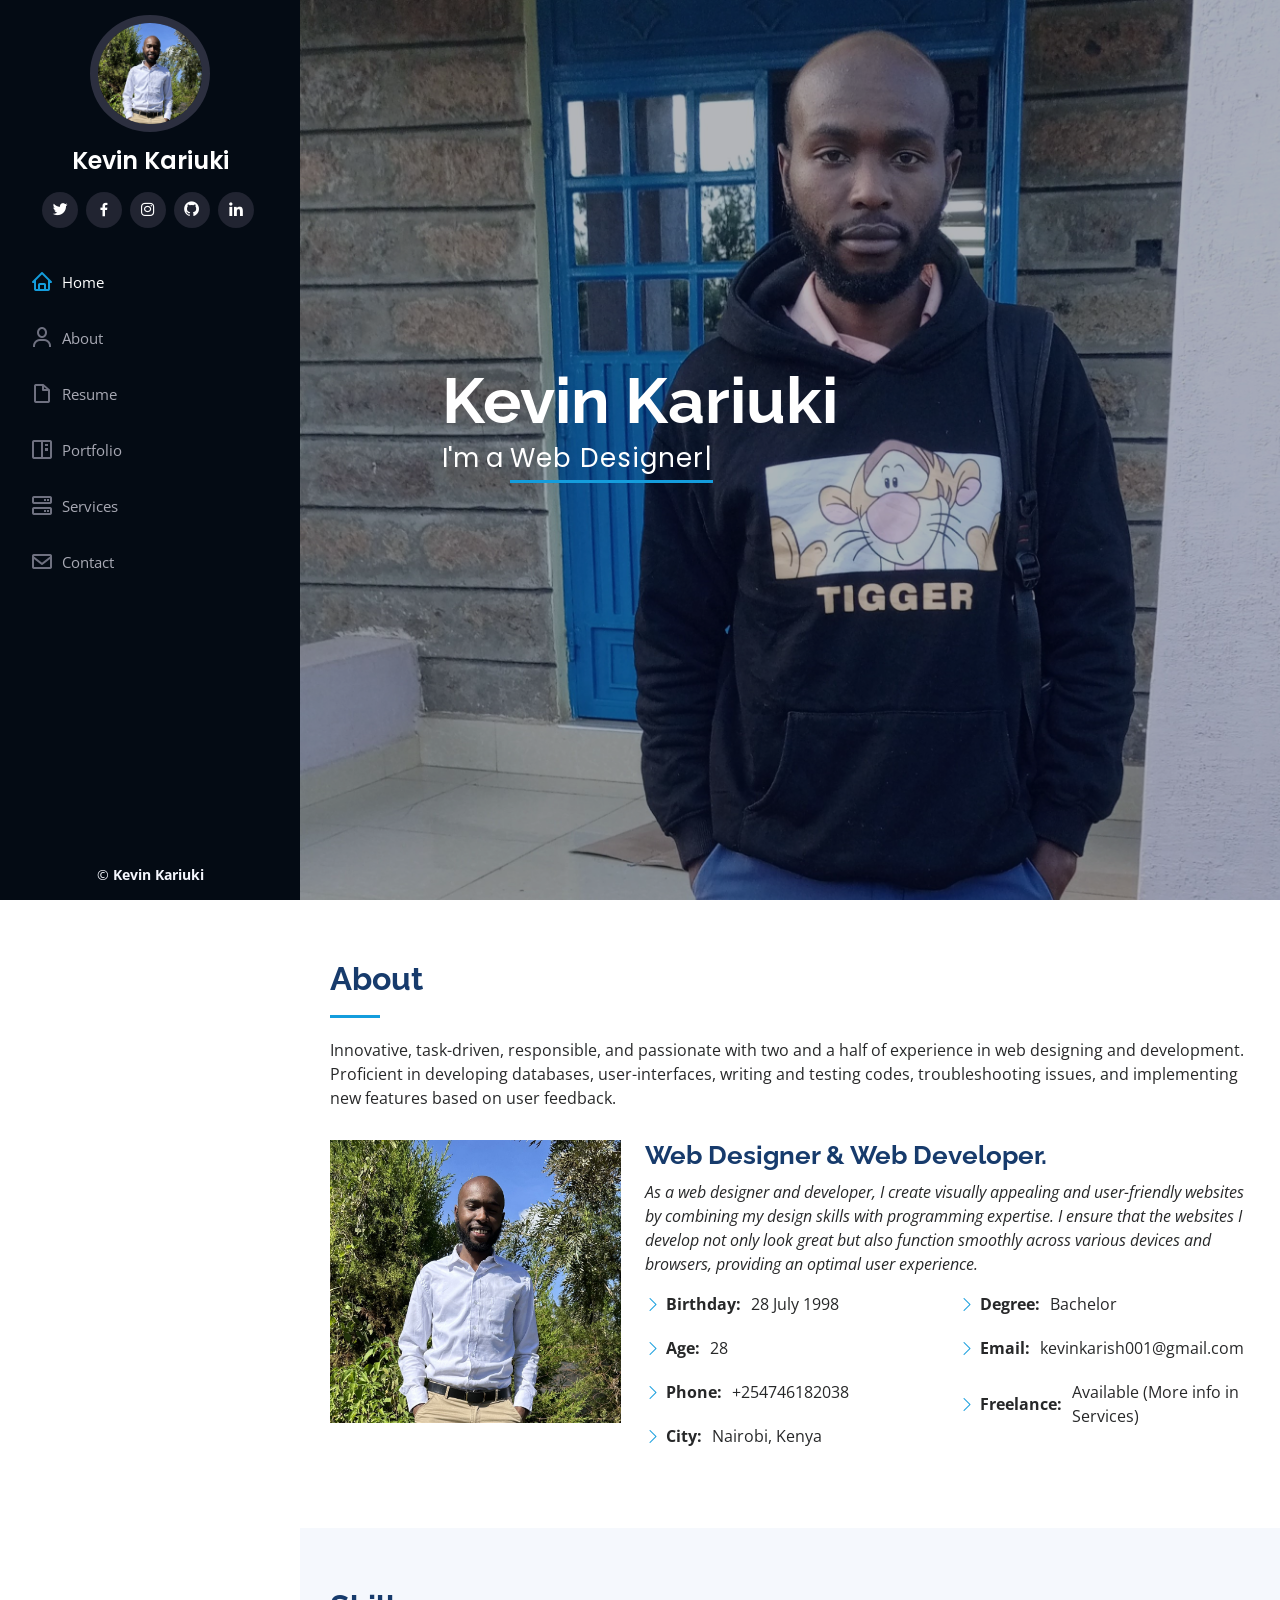
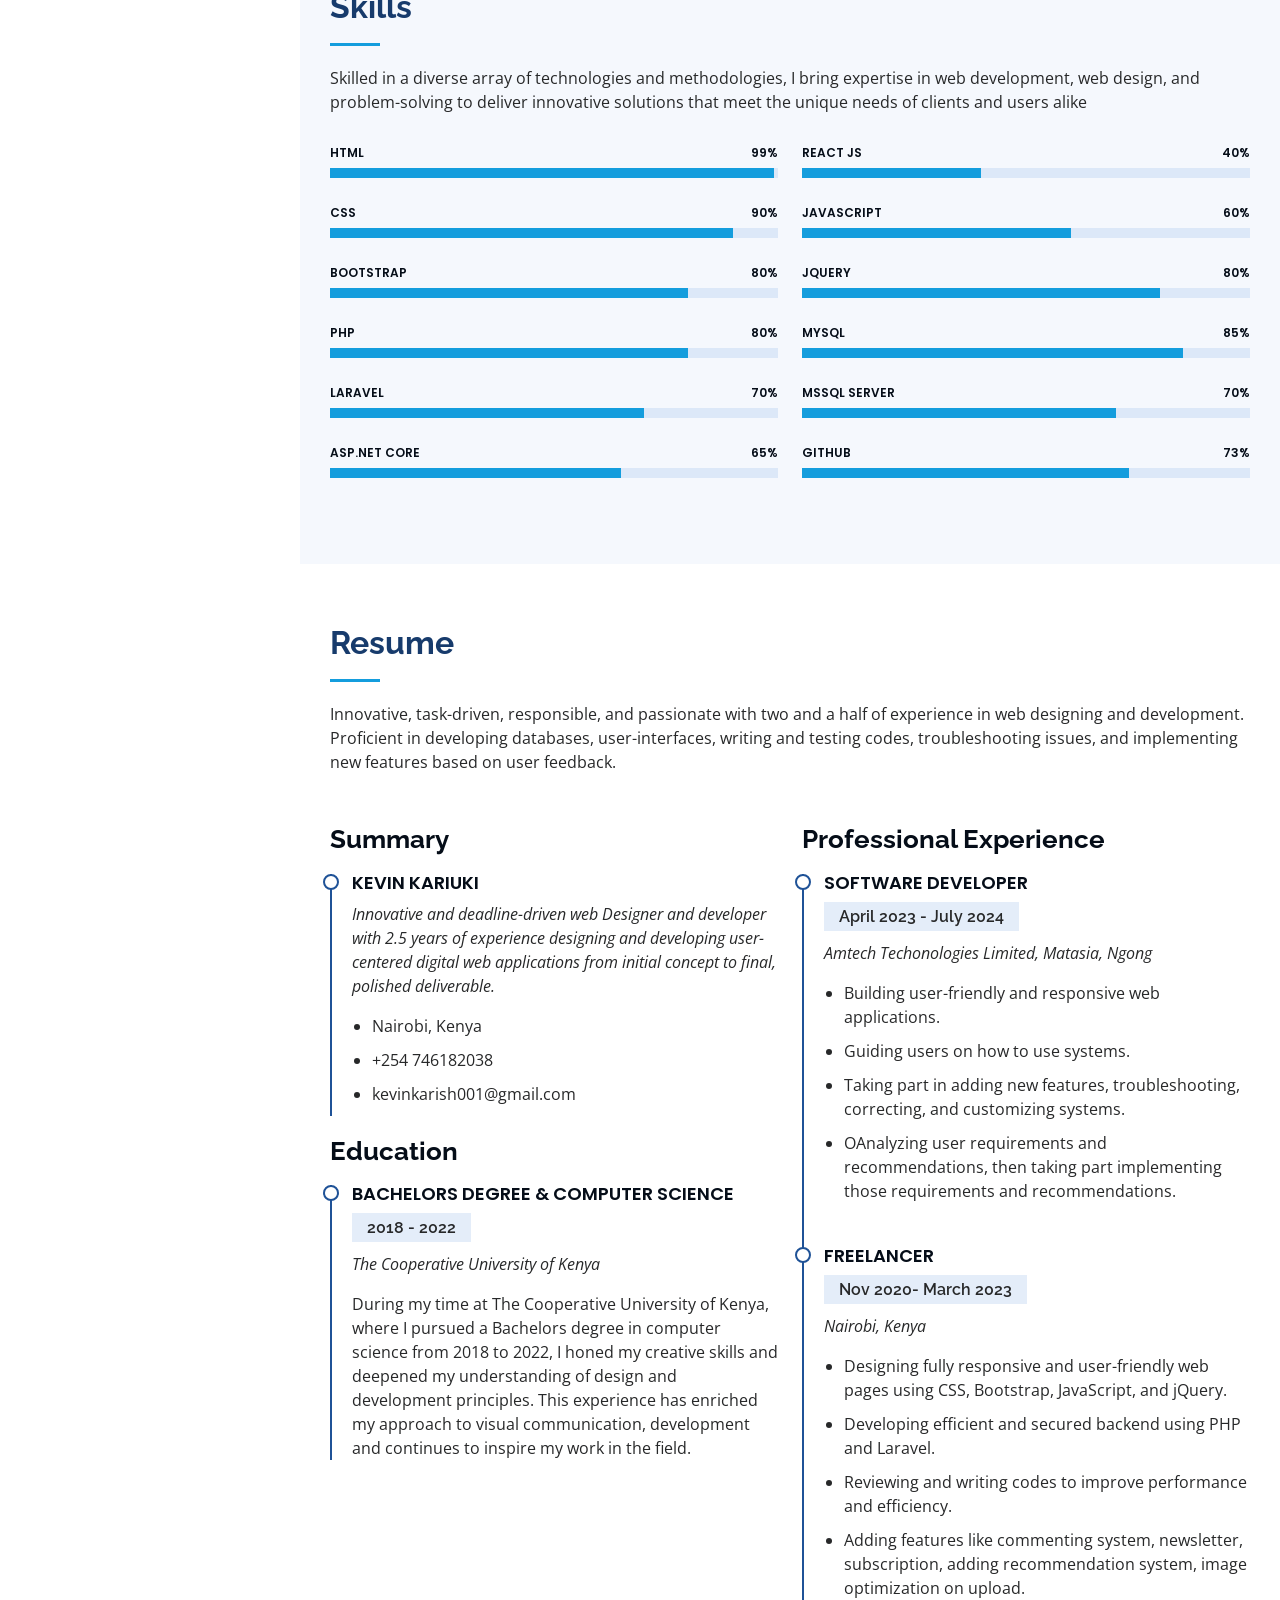
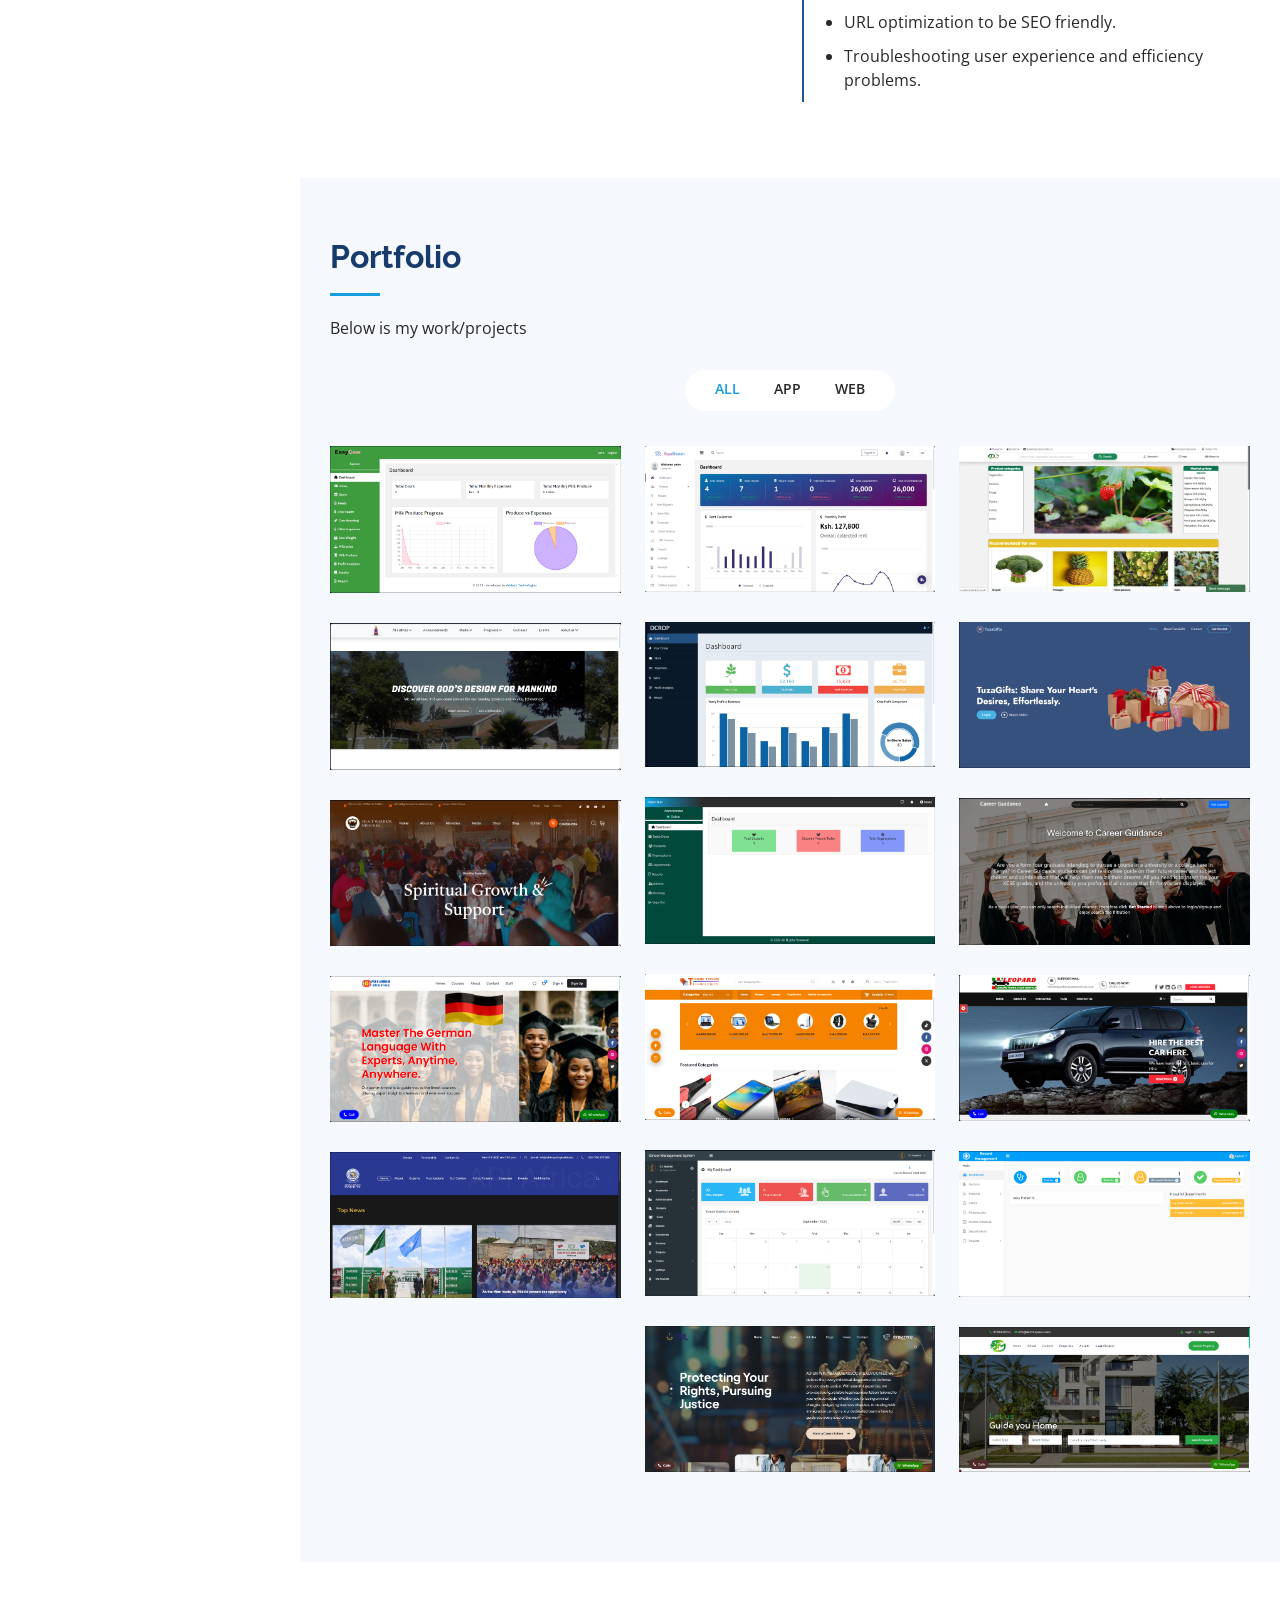
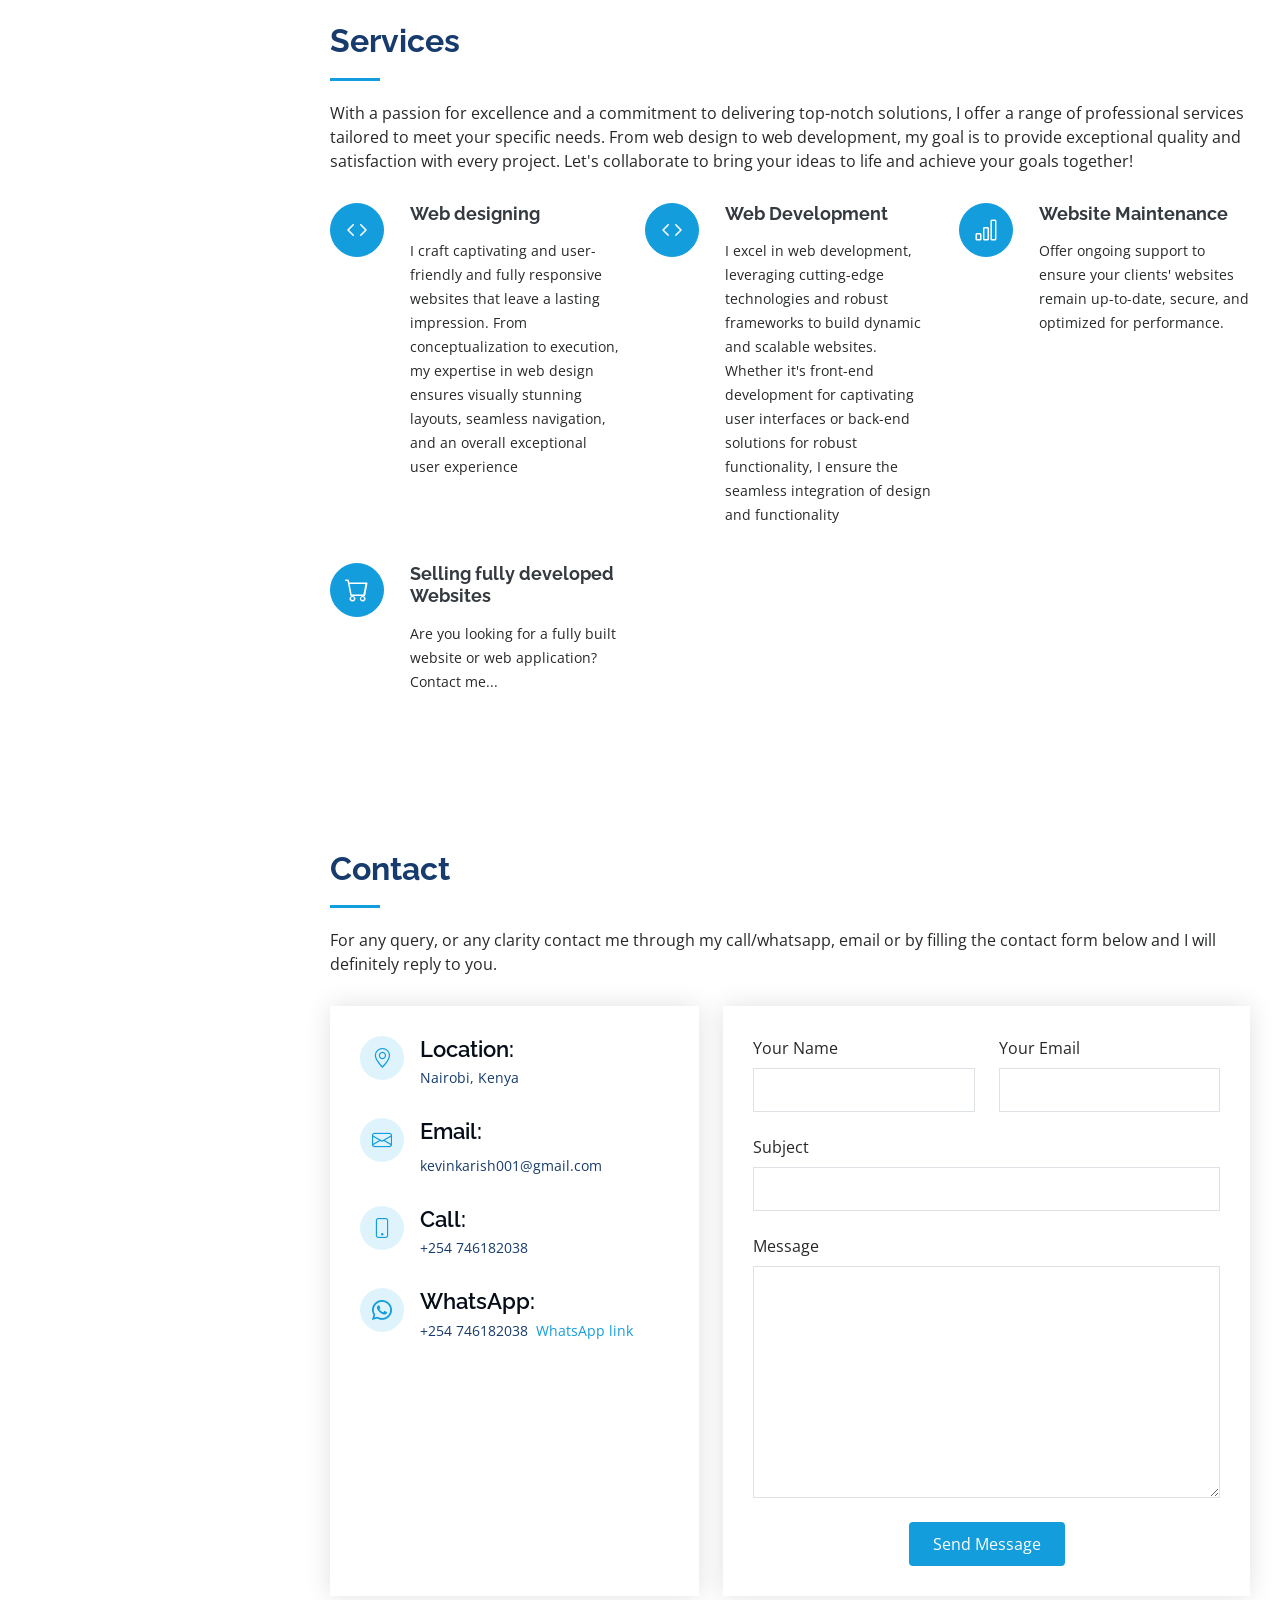
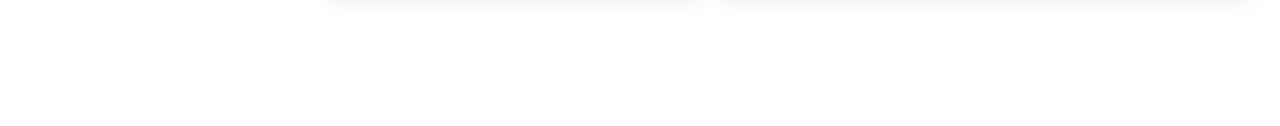
==== commit bc7a560b: "adding demar project" ====
--- a/index.html
+++ b/index.html
@@ -544,6 +544,16 @@
               <div class="portfolio-links">
                 <a href="assets/img/portfolio/purity.png" data-gallery="portfolioGallery" class="portfolio-lightbox" title="Web 3"><i class="bx bx-plus"></i></a>
                 <a href="https://puritykmbaabuandassociateadvocates.co.ke" title="More Details"><i class="bx bx-link"></i></a>
+              </div>
+            </div>
+          </div>
+
+          <div class="col-lg-4 col-md-6 portfolio-item filter-web">
+            <div class="portfolio-wrap">
+              <img src="assets/img/portfolio/demar.png" class="img-fluid" alt="">
+              <div class="portfolio-links">
+                <a href="assets/img/portfolio/demar.png" data-gallery="portfolioGallery" class="portfolio-lightbox" title="Web 3"><i class="bx bx-plus"></i></a>
+                <a href="https://demarspace.com" title="More Details"><i class="bx bx-link"></i></a>
               </div>
             </div>
           </div>
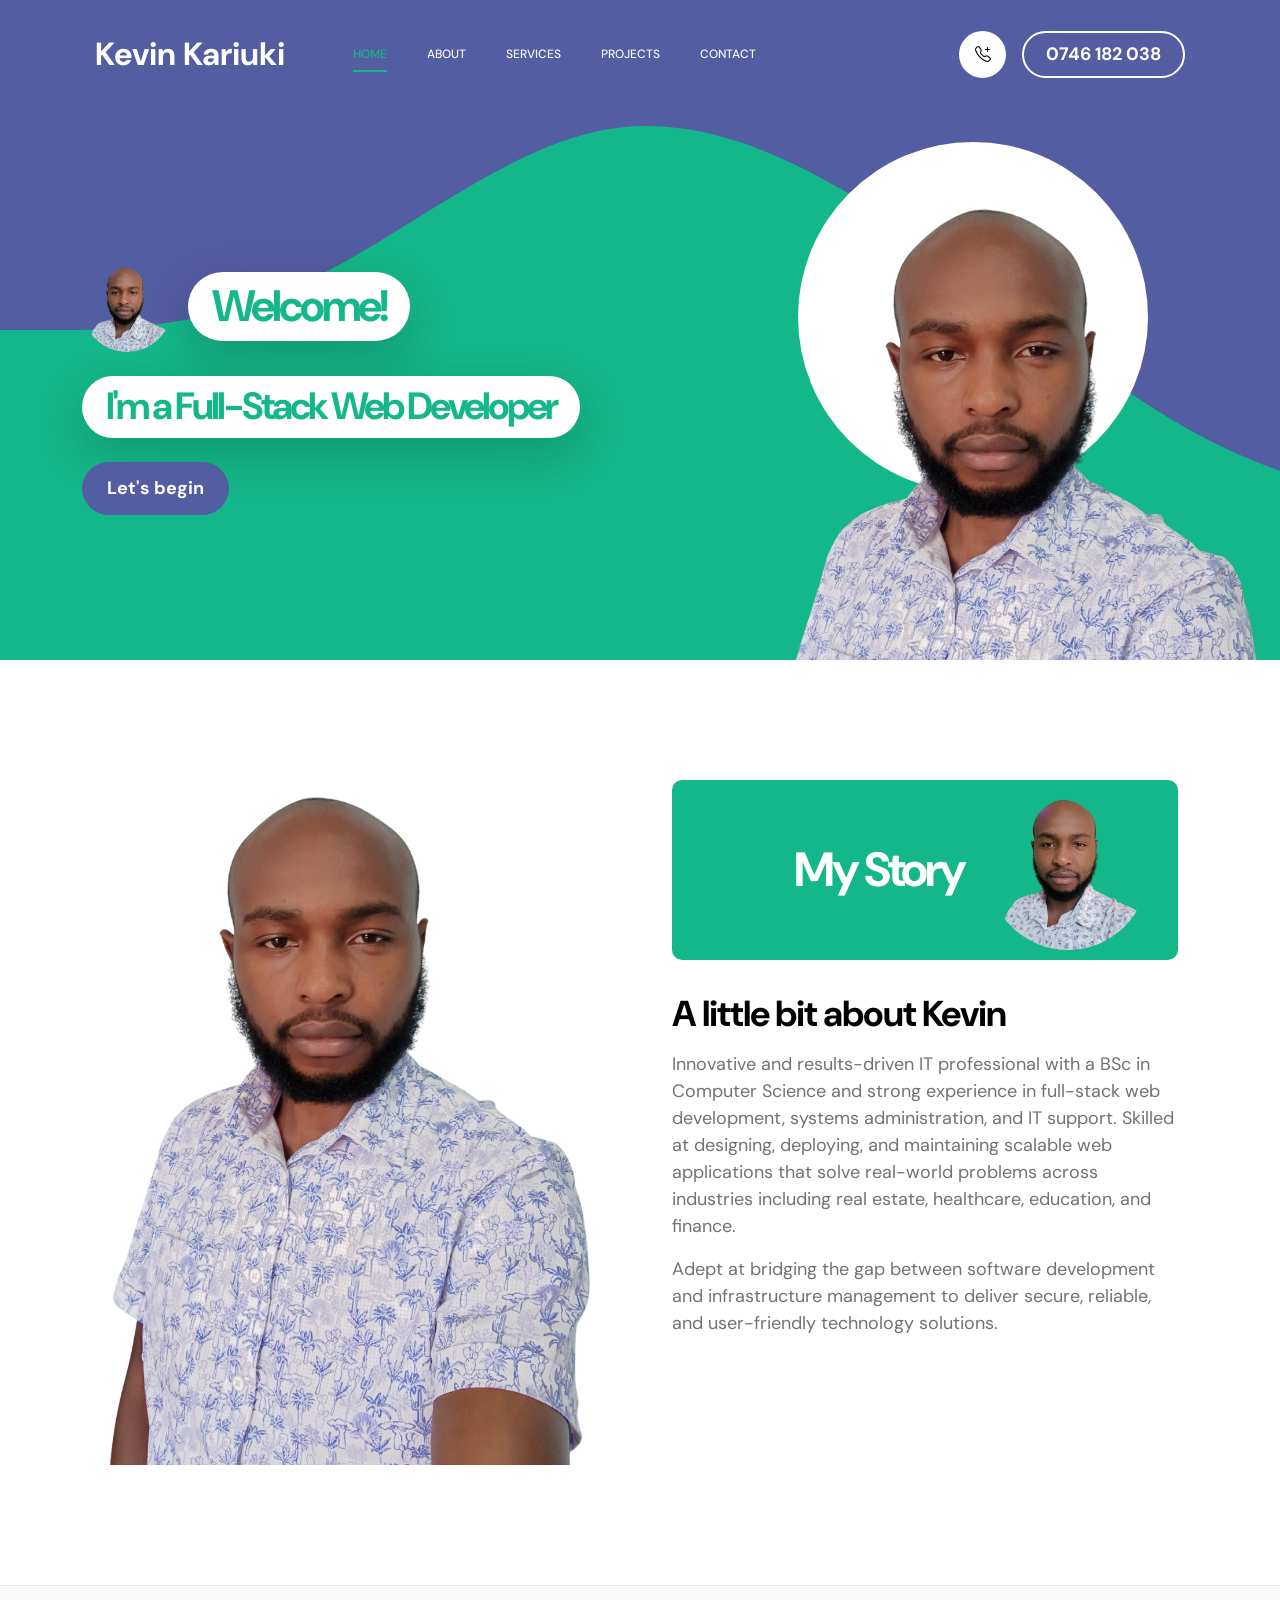
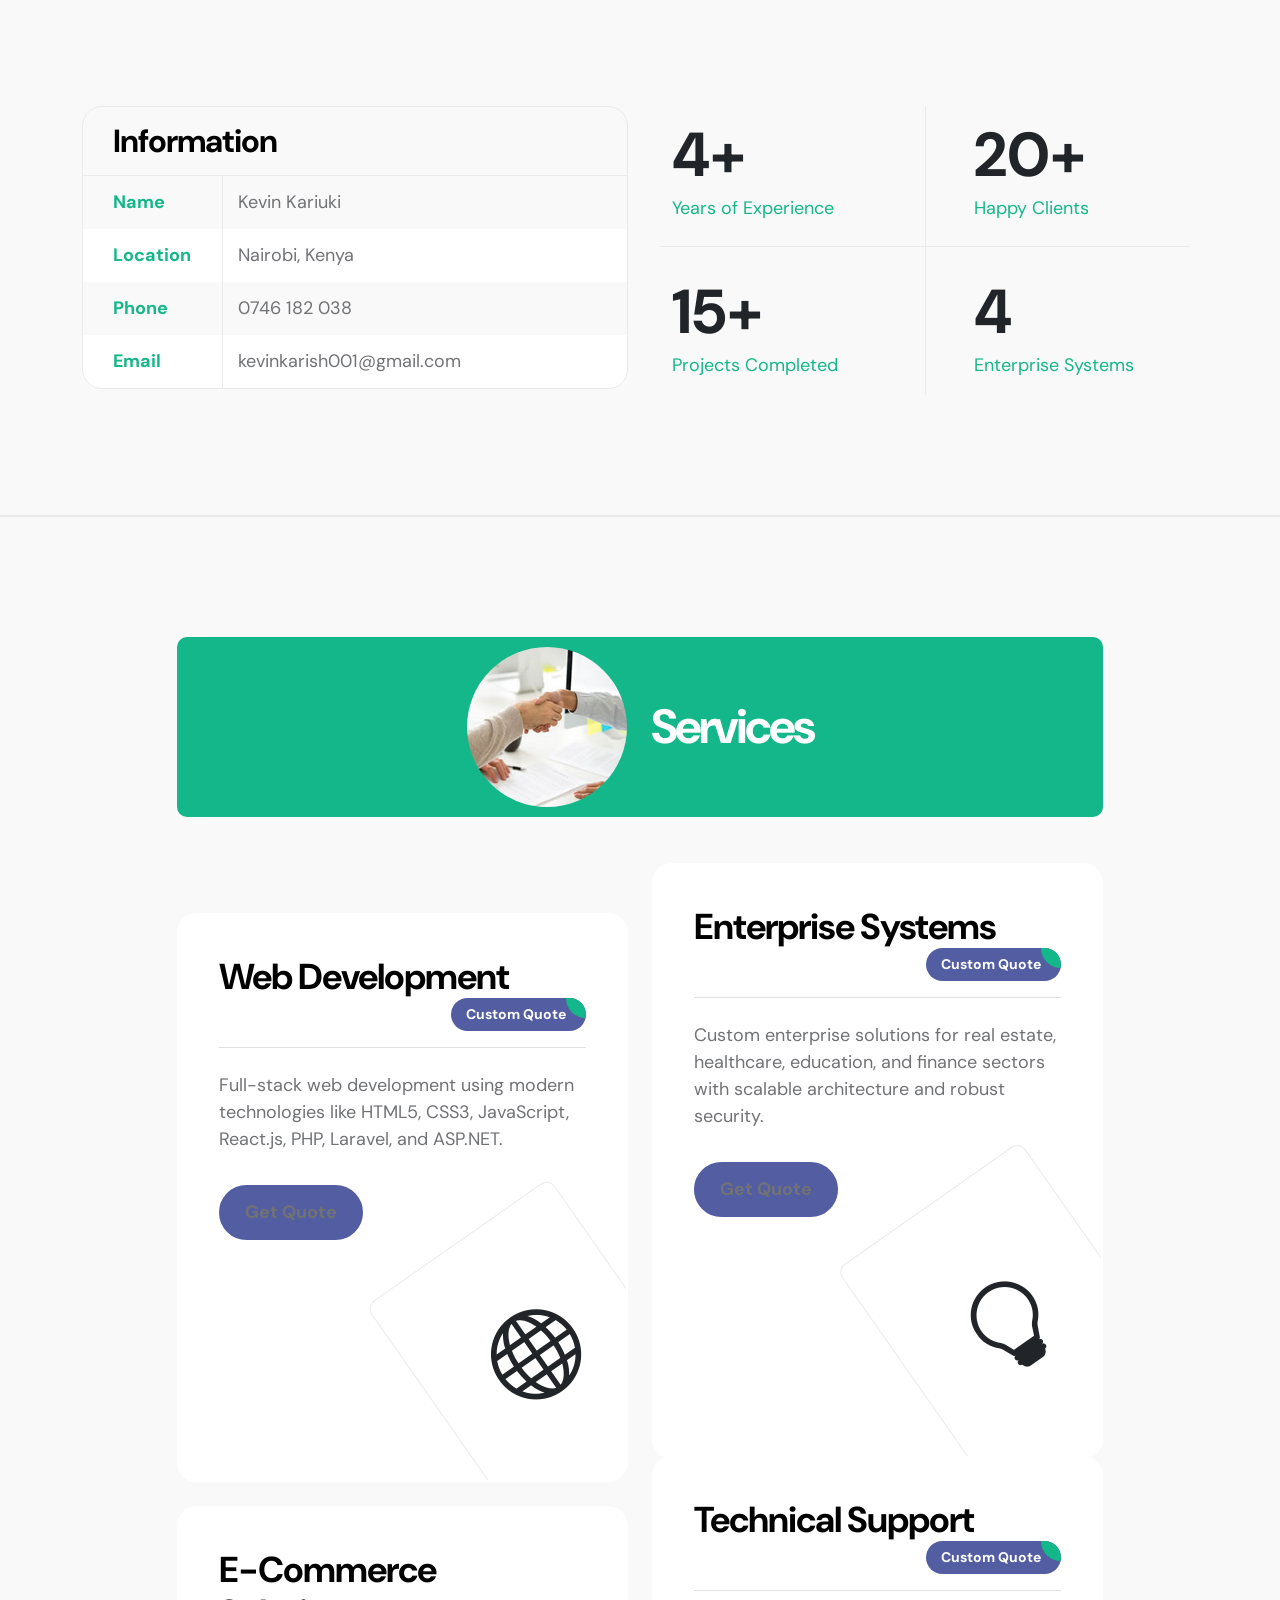
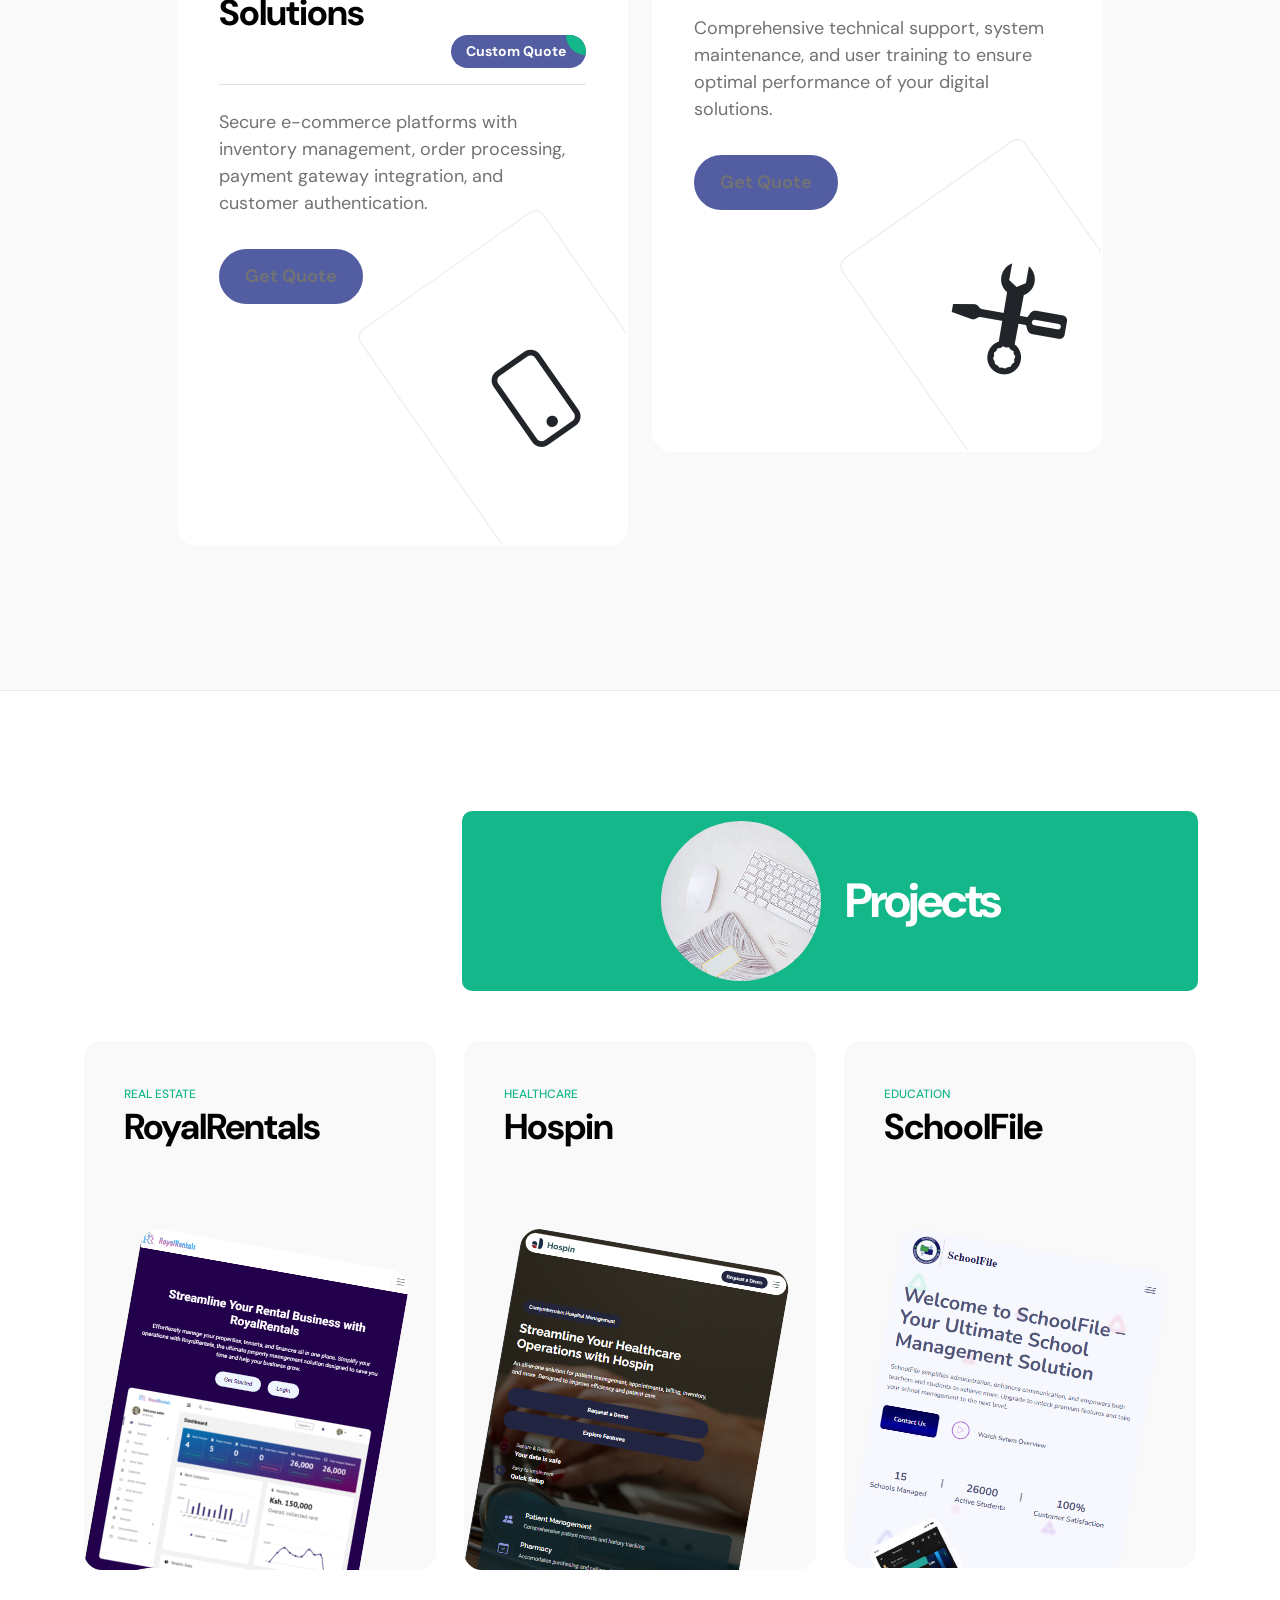
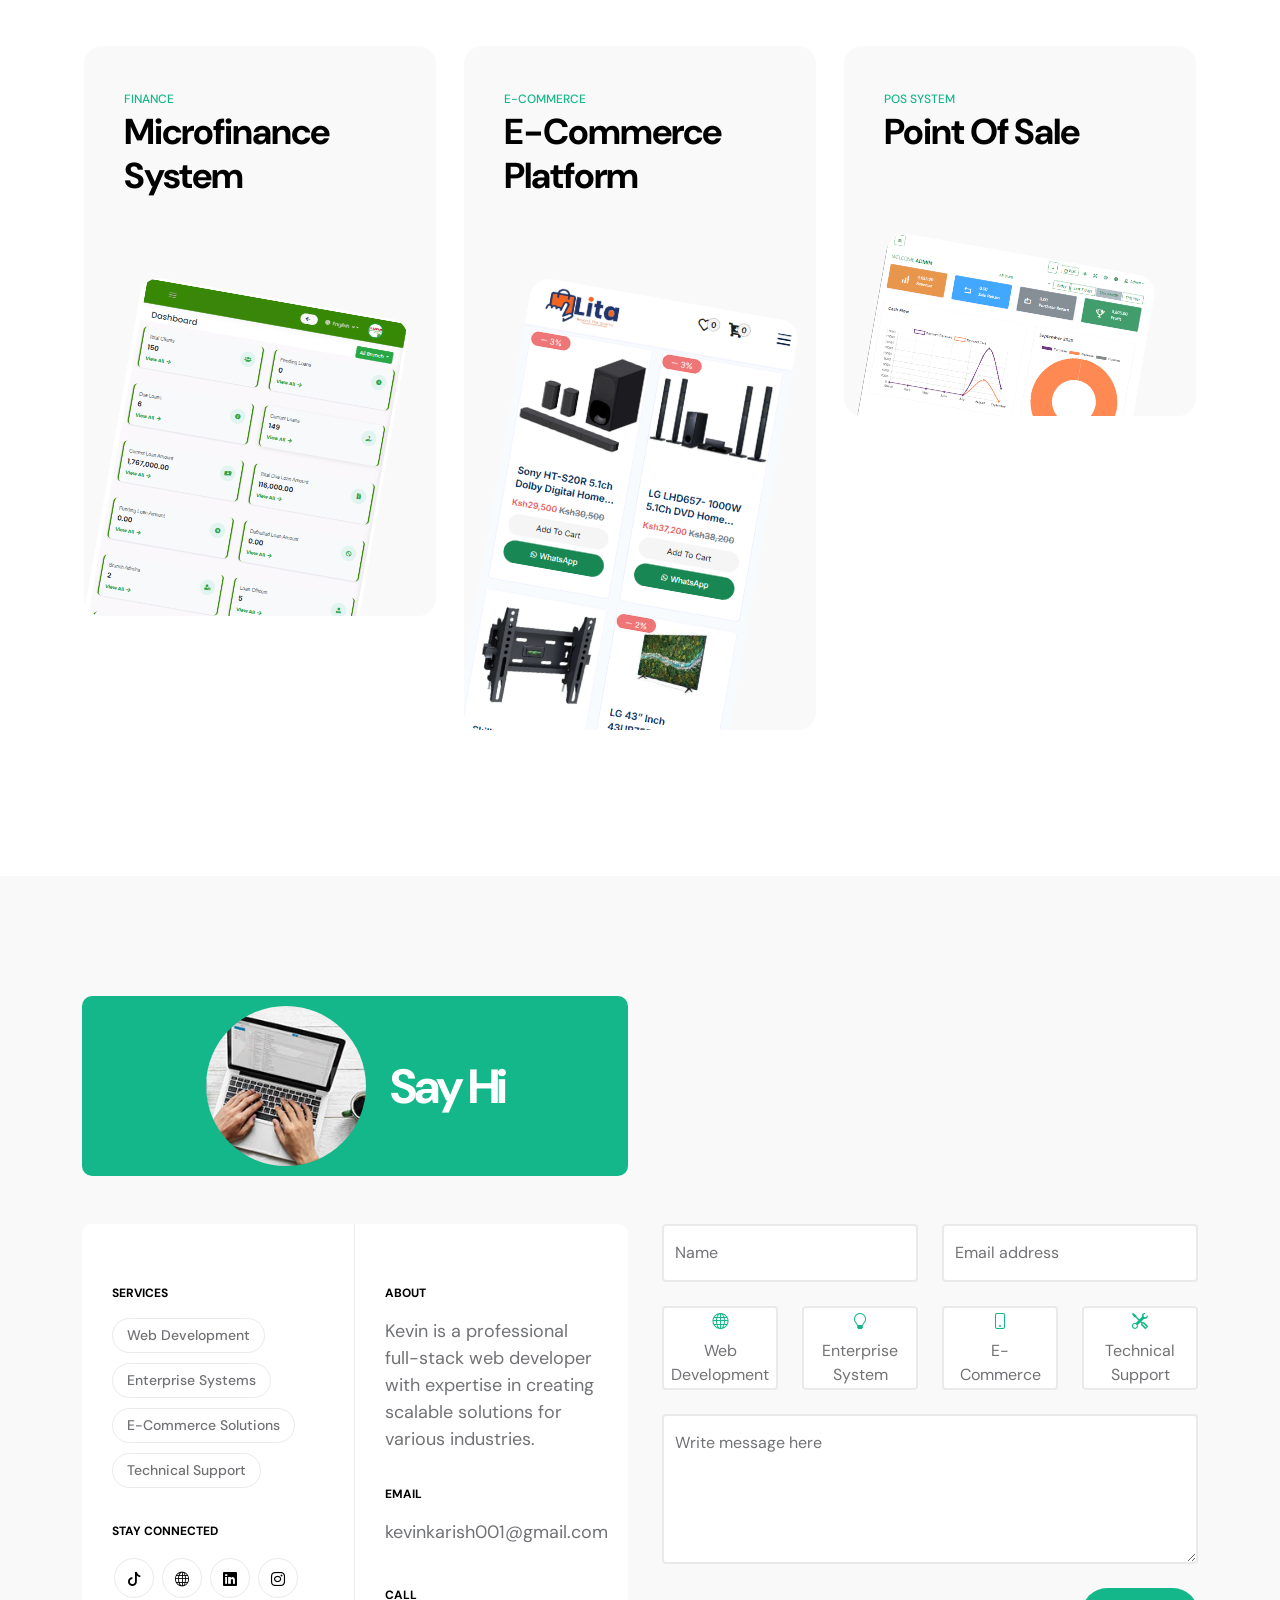
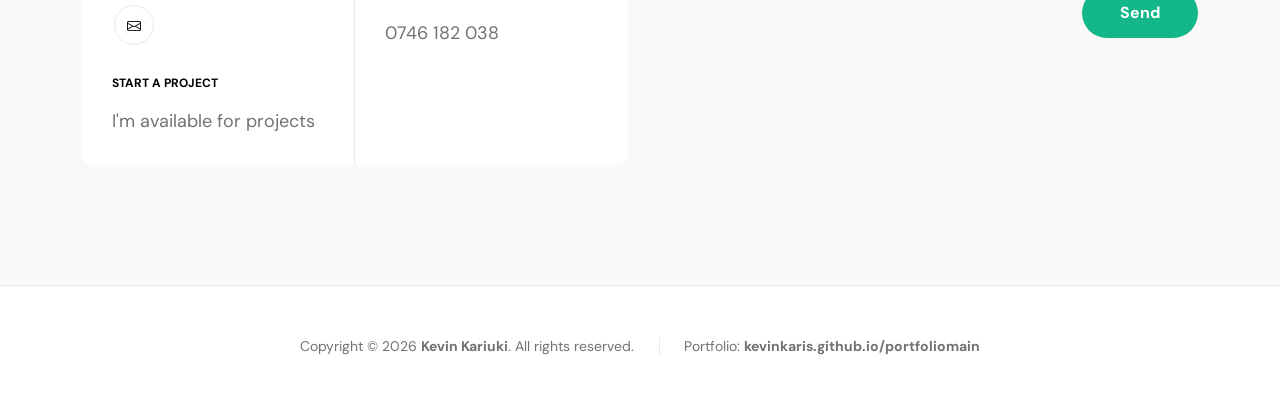
==== commit 31e9a1c5: "Major Update commit" ====
--- a/index.html
+++ b/index.html
@@ -1,851 +1,698 @@
-<!DOCTYPE html>
+<!doctype html>
 <html lang="en">
-
-<head>
-  <meta charset="utf-8">
-  <meta content="width=device-width, initial-scale=1.0" name="viewport">
-
-  <title>KEVIN KARIUKI</title>
-  <meta content="Know what I do, my skills and contact me" name="description">
-  <meta content="KEVIN KARIUKI, portfolio, resume, CV" name="keywords">
-
-  <!-- Favicons -->
-  <link href="assets/img/profile-fac.jpg" rel="icon">
-  <link href="assets/img/profile-fac.jpg" rel="apple-touch-icon">
-
-  <!-- Google Fonts -->
-  <link href="https://fonts.googleapis.com/css?family=Open+Sans:300,300i,400,400i,600,600i,700,700i|Raleway:300,300i,400,400i,500,500i,600,600i,700,700i|Poppins:300,300i,400,400i,500,500i,600,600i,700,700i" rel="stylesheet">
-
-  <!-- Vendor CSS Files -->
-  <link href="assets/vendor/aos/aos.css" rel="stylesheet">
-  <link href="assets/vendor/bootstrap/css/bootstrap.min.css" rel="stylesheet">
-  <link href="assets/vendor/bootstrap-icons/bootstrap-icons.css" rel="stylesheet">
-  <link href="assets/vendor/boxicons/css/boxicons.min.css" rel="stylesheet">
-  <link href="assets/vendor/glightbox/css/glightbox.min.css" rel="stylesheet">
-  <link href="assets/vendor/swiper/swiper-bundle.min.css" rel="stylesheet">
-
-  <!-- Template Main CSS File -->
-  <link href="assets/css/style.css" rel="stylesheet">
-</head>
-
-<body>
-
-  <!-- ======= Mobile nav toggle button ======= -->
-  <i class="bi bi-list mobile-nav-toggle d-xl-none"></i>
-
-  <!-- ======= Header ======= -->
-  <header id="header">
-    <div class="d-flex flex-column">
-
-      <div class="profile">
-        <img src="assets/img/profile-mini.jpg" alt="" class="img-fluid rounded-circle">
-        <h1 class="text-light"><a href="index.html">Kevin Kariuki</a></h1>
-        <div class="social-links mt-3 text-center">
-          <a href="#" class="twitter" target="_blank"><i class="bx bxl-twitter"></i></a>
-          <a href="https://www.facebook.com/profile.php?id=100014259484012" target="_blank" class="facebook"><i class="bx bxl-facebook"></i></a>
-          <a href="#" class="instagram" target="_blank"><i class="bx bxl-instagram"></i></a>
-          <a href="https://github.com/KevinKaris" class="github" target="_blank"><i class="bx bxl-github"></i></a>
-          <a href="https://www.linkedin.com/in/kevin-kariuki-1b8a58213/" class="linkedin" target="_blank"><i class="bx bxl-linkedin"></i></a>
-        </div>
-      </div>
-
-      <nav id="navbar" class="nav-menu navbar">
-        <ul>
-          <li><a href="#hero" class="nav-link scrollto active"><i class="bx bx-home"></i> <span>Home</span></a></li>
-          <li><a href="#about" class="nav-link scrollto"><i class="bx bx-user"></i> <span>About</span></a></li>
-          <li><a href="#resume" class="nav-link scrollto"><i class="bx bx-file-blank"></i> <span>Resume</span></a></li>
-          <li><a href="#portfolio" class="nav-link scrollto"><i class="bx bx-book-content"></i> <span>Portfolio</span></a></li>
-          <li><a href="#services" class="nav-link scrollto"><i class="bx bx-server"></i> <span>Services</span></a></li>
-          <li><a href="#contact" class="nav-link scrollto"><i class="bx bx-envelope"></i> <span>Contact</span></a></li>
-        </ul>
-      </nav><!-- .nav-menu -->
-    </div>
-  </header><!-- End Header -->
-
-  <!-- ======= Hero Section ======= -->
-  <section id="hero" class="d-flex flex-column justify-content-center align-items-center">
-    <div class="hero-container" data-aos="fade-in">
-      <h1>Kevin Kariuki</h1>
-      <p>I'm a <span class="typed" data-typed-items="Web Designer, Web Developer, Freelancer, Web App Developer"></span></p>
-    </div>
-  </section><!-- End Hero -->
-
-  <main id="main">
-
-    <!-- ======= About Section ======= -->
-    <section id="about" class="about">
-      <div class="container">
-
-        <div class="section-title">
-          <h2>About</h2>
-          <p>Innovative, task-driven, responsible, and passionate with two and a half of experience in web designing and development. Proficient in developing databases, user-interfaces, writing and testing codes, troubleshooting issues, and implementing new features based on user feedback.</p>
-        </div>
-
-        <div class="row">
-          <div class="col-lg-4" data-aos="fade-right">
-            <img src="assets/img/profile-mini.jpg" class="img-fluid" alt="">
-          </div>
-          <div class="col-lg-8 pt-4 pt-lg-0 content" data-aos="fade-left">
-            <h3>Web Designer &amp; Web Developer.</h3>
-            <p class="fst-italic">
-              As a web designer and developer, I create visually appealing and user-friendly websites by combining my design skills with programming expertise. I ensure that the websites I develop not only look great but also function smoothly across various devices and browsers, providing an optimal user experience.
-            </p>
-            <div class="row">
-              <div class="col-lg-6">
-                <ul>
-                  <li><i class="bi bi-chevron-right"></i> <strong>Birthday:</strong> <span>28 July 1998</span></li>
-                  <li><i class="bi bi-chevron-right"></i> <strong>Age:</strong> <span>
-                    <script>
-                      var birthdate = new Date('1998-07-28'); // Note: Date should be in YYYY-MM-DD format
-                      var today = new Date();
-
-                      var age = today.getFullYear() - birthdate.getFullYear();
-
-                      // Adjust age if birthday hasn't occurred yet this year
-                      var birthMonth = birthdate.getMonth();
-                      var currentMonth = today.getMonth();
-
-                      if (currentMonth < birthMonth || (currentMonth === birthMonth && today.getDate() < birthdate.getDate())) {
-                          age--;
-                      }
-                      document.write(age);
-                    </script>
-                  </span></li>
-                  <li><i class="bi bi-chevron-right"></i> <strong>Phone:</strong> <span>+254746182038</span></li>
-                  <li><i class="bi bi-chevron-right"></i> <strong>City:</strong> <span>Nairobi, Kenya</span></li>
-                </ul>
-              </div>
-              <div class="col-lg-6">
-                <ul>
-                  <li><i class="bi bi-chevron-right"></i> <strong>Degree:</strong> <span>Bachelor</span></li>
-                  <li><i class="bi bi-chevron-right"></i> <strong>Email:</strong> <span>kevinkarish001@gmail.com</span></li>
-                  <li><i class="bi bi-chevron-right"></i> <strong>Freelance:</strong> <span>Available (More info in Services)</span></li>
-                </ul>
-              </div>
+    <head>
+        <meta charset="utf-8">
+        <meta name="viewport" content="width=device-width, initial-scale=1">
+
+        <meta name="description" content="Kevin Kariuki - Full-Stack Web Developer Portfolio">
+        <meta name="author" content="Kevin Kariuki">
+
+        <title>Kevin Kariuki - Full-Stack Web Developer</title>
+
+        <!-- CSS FILES -->
+        <link rel="preconnect" href="https://fonts.googleapis.com">
+        
+        <link rel="preconnect" href="https://fonts.gstatic.com" crossorigin>
+        
+        <link href="https://fonts.googleapis.com/css2?family=DM+Sans:wght@400;500;700&display=swap" rel="stylesheet">
+
+        <link href="css/bootstrap.min.css" rel="stylesheet">
+
+        <link href="css/bootstrap-icons.css" rel="stylesheet">
+
+        <link href="css/magnific-popup.css" rel="stylesheet">
+
+        <link href="css/templatemo-first-portfolio-style.css" rel="stylesheet">
+        
+        <style>
+            /* Custom styles for Kevin's portfolio */
+            .hero-title {
+                color: #fff;
+            }
+            .custom-btn {
+                background-color: #535da1;
+                border-color: #535da1;
+            }
+            .custom-btn:hover {
+                background-color: #3f477a;
+                border-color: #3f477a;
+            }
+        </style>
+
+    </head>
+    
+    <body>
+
+        <section class="preloader">
+            <div class="spinner">
+                <span class="spinner-rotate"></span>    
             </div>
-            <p></p>
-          </div>
-        </div>
-
-      </div>
-    </section><!-- End About Section -->
-
-    <!-- ======= Facts Section ======= -->
-    <!-- <section id="facts" class="facts">
-      <div class="container">
-
-        <div class="section-title">
-          <h2>Facts</h2>
-          <p>Magnam dolores commodi suscipit. Necessitatibus eius consequatur ex aliquid fuga eum quidem. Sit sint consectetur velit. Quisquam quos quisquam cupiditate. Et nemo qui impedit suscipit alias ea. Quia fugiat sit in iste officiis commodi quidem hic quas.</p>
-        </div>
-
-        <div class="row no-gutters">
-
-          <div class="col-lg-3 col-md-6 d-md-flex align-items-md-stretch" data-aos="fade-up">
-            <div class="count-box">
-              <i class="bi bi-emoji-smile"></i>
-              <span data-purecounter-start="0" data-purecounter-end="232" data-purecounter-duration="1" class="purecounter"></span>
-              <p><strong>Happy Clients</strong> consequuntur quae</p>
+        </section>
+
+        <nav class="navbar navbar-expand-lg">
+            <div class="container">
+
+                <button class="navbar-toggler" type="button" data-bs-toggle="collapse" data-bs-target="#navbarNav" aria-controls="navbarNav" aria-expanded="false" aria-label="Toggle navigation">
+                    <span class="navbar-toggler-icon"></span>
+                </button>
+
+                <a href="index.html" class="navbar-brand mx-auto mx-lg-0">Kevin Kariuki</a>
+
+                <div class="d-flex align-items-center d-lg-none">
+                    <i class="navbar-icon bi-telephone-plus me-3"></i>
+                    <a class="custom-btn btn" href="#section_5">
+                        0746 182 038
+                    </a>
+                </div>
+
+                <div class="collapse navbar-collapse" id="navbarNav">
+                    <ul class="navbar-nav ms-lg-5">
+                        <li class="nav-item">
+                            <a class="nav-link click-scroll" href="#section_1">Home</a>
+                        </li>
+
+                        <li class="nav-item">
+                            <a class="nav-link click-scroll" href="#section_2">About</a>
+                        </li>
+
+                        <li class="nav-item">
+                            <a class="nav-link click-scroll" href="#section_3">Services</a>
+                        </li>
+
+                        <li class="nav-item">
+                            <a class="nav-link click-scroll" href="#section_4">Projects</a>
+                        </li>
+
+                        <li class="nav-item">
+                            <a class="nav-link click-scroll" href="#section_5">Contact</a>
+                        </li>
+                    </ul>
+
+                    <div class="d-lg-flex align-items-center d-none ms-auto">
+                        <i class="navbar-icon bi-telephone-plus me-3"></i>
+                        <a class="custom-btn btn" href="#section_5">
+                            0746 182 038
+                        </a>
+                    </div>
+                </div>
+
             </div>
-          </div>
-
-          <div class="col-lg-3 col-md-6 d-md-flex align-items-md-stretch" data-aos="fade-up" data-aos-delay="100">
-            <div class="count-box">
-              <i class="bi bi-journal-richtext"></i>
-              <span data-purecounter-start="0" data-purecounter-end="521" data-purecounter-duration="1" class="purecounter"></span>
-              <p><strong>Projects</strong> adipisci atque cum quia aut</p>
+        </nav>
+
+        <main>
+
+            <section class="hero d-flex justify-content-center align-items-center" id="section_1">
+                <div class="container">
+                    <div class="row">
+
+                        <div class="col-lg-7 col-12">
+                            <div class="hero-text">
+                                <div class="hero-title-wrap d-flex align-items-center mb-4">
+                                    <img src="images/prof2.png" class="avatar-image avatar-image-large img-fluid" alt="Kevin Kariuki">
+
+                                    <h1 class="hero-title ms-3 mb-0" style="color: #14B789;">Welcome!</h1>
+                                </div>
+
+                                <h2 class="mb-4">I'm a Full-Stack Web Developer</h2>
+                                <p class="mb-4"><a class="custom-btn btn custom-link" href="#section_2">Let's begin</a></p>
+                            </div>
+                        </div>
+
+                        <div class="col-lg-5 col-12 position-relative">
+                            <div class="hero-image-wrap"></div>
+                            <img src="images/prof.png" class="hero-image img-fluid" alt="Kevin Kariuki">
+                        </div>
+
+                    </div>
+                </div>
+
+                <svg xmlns="http://www.w3.org/2000/svg" viewBox="0 0 1440 320"><path fill="#535da1" fill-opacity="1" d="M0,160L24,160C48,160,96,160,144,138.7C192,117,240,75,288,64C336,53,384,75,432,106.7C480,139,528,181,576,208C624,235,672,245,720,240C768,235,816,213,864,186.7C912,160,960,128,1008,133.3C1056,139,1104,181,1152,202.7C1200,224,1248,224,1296,197.3C1344,171,1392,117,1416,90.7L1440,64L1440,0L1416,0C1392,0,1344,0,1296,0C1248,0,1200,0,1152,0C1104,0,1056,0,1008,0C960,0,912,0,864,0C816,0,768,0,720,0C672,0,624,0,576,0C528,0,480,0,432,0C384,0,336,0,288,0C240,0,192,0,144,0C96,0,48,0,24,0L0,0Z"></path></svg>
+            </section>
+
+
+            <section class="about section-padding" id="section_2">
+                <div class="container">
+                    <div class="row">
+
+                        <div class="col-lg-6 col-12">
+                            <img src="images/prof.png" class="about-image img-fluid" alt="Kevin Kariuki">
+                        </div>
+
+                        <div class="col-lg-6 col-12 mt-5 mt-lg-0">
+                            <div class="about-thumb">
+
+                                <div class="section-title-wrap d-flex justify-content-end align-items-center mb-4">
+                                    <h2 class="text-white me-4 mb-0">My Story</h2>
+
+                                    <img src="images/prof2.png" class="avatar-image img-fluid" alt="Kevin Kariuki">
+                                </div>
+
+                                <h3 class="pt-2 mb-3">A little bit about Kevin</h3>
+
+                                <p>Innovative and results-driven IT professional with a BSc in Computer Science and strong experience in full-stack web development, systems administration, and IT support. Skilled at designing, deploying, and maintaining scalable web applications that solve real-world problems across industries including real estate, healthcare, education, and finance.</p>
+
+                                <p>Adept at bridging the gap between software development and infrastructure management to deliver secure, reliable, and user-friendly technology solutions.</p>
+                            </div>
+                        </div>
+
+                    </div>
+                </div>
+            </section>
+
+            <section class="featured section-padding">
+                <div class="container">
+                    <div class="row">
+
+                        <div class="col-lg-6 col-12">
+                            <div class="profile-thumb">
+                                <div class="profile-title">
+                                    <h4 class="mb-0">Information</h4>
+                                </div>
+
+                                <div class="profile-body">
+                                    <p>
+                                        <span class="profile-small-title">Name</span> 
+                                        <span>Kevin Kariuki</span>
+                                    </p>
+
+                                    <p>
+                                        <span class="profile-small-title">Location</span> 
+                                        <span>Nairobi, Kenya</span>
+                                    </p>
+
+                                    <p>
+                                        <span class="profile-small-title">Phone</span> 
+                                         <span><a href="tel: 0746 182 038">0746 182 038</a></span>
+                                    </p>
+
+                                    <p>
+                                        <span class="profile-small-title">Email</span> 
+                                        <span><a href="mailto:kevinkarish001@gmail.com">kevinkarish001@gmail.com</a></span>
+                                    </p>
+                                </div>
+                            </div>
+                        </div>
+
+                        <div class="col-lg-6 col-12 mt-5 mt-lg-0">
+                            <div class="about-thumb">
+                                <div class="row">
+                                    <div class="col-lg-6 col-6 featured-border-bottom py-2">
+                                        <strong class="featured-numbers">4+</strong>
+
+                                        <p class="featured-text">Years of Experience</p>
+                                    </div>
+
+                                    <div class="col-lg-6 col-6 featured-border-start featured-border-bottom ps-5 py-2">
+                                        <strong class="featured-numbers">20+</strong>
+
+                                        <p class="featured-text">Happy Clients</p>
+                                    </div>
+
+                                    <div class="col-lg-6 col-6 pt-4">
+                                        <strong class="featured-numbers">15+</strong>
+
+                                        <p class="featured-text">Projects Completed</p>
+                                    </div>
+
+                                    <div class="col-lg-6 col-6 featured-border-start ps-5 pt-4">
+                                        <strong class="featured-numbers">4</strong>
+
+                                        <p class="featured-text">Enterprise Systems</p>
+                                    </div>
+                                </div>
+                            </div>
+                        </div>
+
+                    </div>
+                </div>
+            </section>
+
+
+            <section class="services section-padding" id="section_3">
+                <div class="container">
+                    <div class="row">
+
+                        <div class="col-lg-10 col-12 mx-auto">
+                            <div class="section-title-wrap d-flex justify-content-center align-items-center mb-5">
+                                <img src="images/handshake-man-woman-after-signing-business-contract-closeup.jpg" class="avatar-image img-fluid" alt="Kevin Kariuki">
+
+                                <h2 class="text-white ms-4 mb-0">Services</h2>
+                            </div>
+
+                            <div class="row pt-lg-5">
+                                <div class="col-lg-6 col-12">
+                                    <div class="services-thumb">
+                                        <div class="d-flex flex-wrap align-items-center border-bottom mb-4 pb-3">
+                                            <h3 class="mb-0">Web Development</h3>
+
+                                            <div class="services-price-wrap ms-auto">
+                                                <p class="services-price-text mb-0">Custom Quote</p>
+                                                <div class="services-price-overlay"></div>
+                                            </div>
+                                        </div>
+
+                                        <p>Full-stack web development using modern technologies like HTML5, CSS3, JavaScript, React.js, PHP, Laravel, and ASP.NET.</p>
+
+                                        <a href="#section_5" class="custom-btn custom-border-btn btn mt-3">Get Quote</a>
+
+                                        <div class="services-icon-wrap d-flex justify-content-center align-items-center">
+                                            <i class="services-icon bi-globe"></i>
+                                        </div>
+                                    </div>
+                                </div>
+
+                                <div class="col-lg-6 col-12">
+                                    <div class="services-thumb services-thumb-up">
+                                        <div class="d-flex flex-wrap align-items-center border-bottom mb-4 pb-3">
+                                            <h3 class="mb-0">Enterprise Systems</h3>
+
+                                            <div class="services-price-wrap ms-auto">
+                                                <p class="services-price-text mb-0">Custom Quote</p>
+                                                <div class="services-price-overlay"></div>
+                                            </div>
+                                        </div>
+
+                                        <p>Custom enterprise solutions for real estate, healthcare, education, and finance sectors with scalable architecture and robust security.</p>
+
+                                        <a href="#section_5" class="custom-btn custom-border-btn btn mt-3">Get Quote</a>
+
+                                        <div class="services-icon-wrap d-flex justify-content-center align-items-center">
+                                            <i class="services-icon bi-lightbulb"></i>
+                                        </div>
+                                    </div>
+                                </div>
+
+                                <div class="col-lg-6 col-12">
+                                    <div class="services-thumb">
+                                        <div class="d-flex flex-wrap align-items-center border-bottom mb-4 pb-3">
+                                            <h3 class="mb-0">E-Commerce Solutions</h3>
+
+                                            <div class="services-price-wrap ms-auto">
+                                                <p class="services-price-text mb-0">Custom Quote</p>
+                                                <div class="services-price-overlay"></div>
+                                            </div>
+                                        </div>
+
+                                        <p>Secure e-commerce platforms with inventory management, order processing, payment gateway integration, and customer authentication.</p>
+
+                                        <a href="#section_5" class="custom-btn custom-border-btn btn mt-3">Get Quote</a>
+
+                                        <div class="services-icon-wrap d-flex justify-content-center align-items-center">
+                                            <i class="services-icon bi-phone"></i>
+                                        </div>
+                                    </div>
+                                </div>
+
+                                <div class="col-lg-6 col-12">
+                                    <div class="services-thumb services-thumb-up">
+                                        <div class="d-flex flex-wrap align-items-center border-bottom mb-4 pb-3">
+                                            <h3 class="mb-0">Technical Support</h3>
+
+                                            <div class="services-price-wrap ms-auto">
+                                                <p class="services-price-text mb-0">Custom Quote</p>
+                                                <div class="services-price-overlay"></div>
+                                            </div>
+                                        </div>
+
+                                        <p>Comprehensive technical support, system maintenance, and user training to ensure optimal performance of your digital solutions.</p>
+
+                                        <a href="#section_5" class="custom-btn custom-border-btn btn mt-3">Get Quote</a>
+
+                                        <div class="services-icon-wrap d-flex justify-content-center align-items-center">
+                                            <i class="services-icon bi-tools"></i>
+                                        </div>
+                                    </div>
+                                </div>
+                            </div>
+                        </div>
+                    </div>
+                </div>
+            </section>
+
+
+            <section class="projects section-padding" id="section_4">
+                <div class="container">
+                    <div class="row">
+
+                        <div class="col-lg-8 col-md-8 col-12 ms-auto">
+                            <div class="section-title-wrap d-flex justify-content-center align-items-center mb-4">
+                                <img src="images/white-desk-work-study-aesthetics.jpg" class="avatar-image img-fluid" alt="Kevin Kariuki">
+
+                                <h2 class="text-white ms-4 mb-0">Projects</h2>
+                            </div>
+                        </div>
+
+                        <div class="clearfix"></div>
+
+                        <div class="col-lg-4 col-md-6 col-12">
+                            <div class="projects-thumb">
+                                <div class="projects-info">
+                                    <small class="projects-tag">Real Estate</small>
+
+                                    <h3 class="projects-title">RoyalRentals</h3>
+                                </div>
+
+                                <a href="images/projects/royalrentals.png" class="popup-image">
+                                    <img src="images/projects/royalrentals.png" class="projects-image img-fluid" alt="RoyalRentals Property Management System">
+                                </a>
+                            </div>
+                        </div>
+
+                        <div class="col-lg-4 col-md-6 col-12">
+                            <div class="projects-thumb">
+                                <div class="projects-info">
+                                    <small class="projects-tag">Healthcare</small>
+
+                                    <h3 class="projects-title">Hospin</h3>
+                                </div>
+
+                                <a href="images/projects/hospin.png" class="popup-image">
+                                    <img src="images/projects/hospin.png" class="projects-image img-fluid" alt="Hospin Hospital System">
+                                </a>
+                            </div>
+                        </div>
+
+                        <div class="col-lg-4 col-md-6 col-12">
+                            <div class="projects-thumb">
+                                <div class="projects-info">
+                                    <small class="projects-tag">Education</small>
+
+                                    <h3 class="projects-title">SchoolFile</h3>
+                                </div>
+
+                                <a href="images/projects/schoolfile.png" class="popup-image">
+                                    <img src="images/projects/schoolfile.png" class="projects-image img-fluid" alt="SchoolFile Management System">
+                                </a>
+                            </div>
+                        </div>
+
+                        <div class="col-lg-4 col-md-6 col-12 mt-4">
+                            <div class="projects-thumb">
+                                <div class="projects-info">
+                                    <small class="projects-tag">Finance</small>
+
+                                    <h3 class="projects-title">Microfinance System</h3>
+                                </div>
+
+                                <a href="images/projects/microfinance.png" class="popup-image">
+                                    <img src="images/projects/microfinance.png" class="projects-image img-fluid" alt="Microfinance System">
+                                </a>
+                            </div>
+                        </div>
+
+                        <div class="col-lg-4 col-md-6 col-12 mt-4">
+                            <div class="projects-thumb">
+                                <div class="projects-info">
+                                    <small class="projects-tag">E-Commerce</small>
+
+                                    <h3 class="projects-title">E-Commerce Platform</h3>
+                                </div>
+
+                                <a href="images/projects/ecommerce.png" class="popup-image">
+                                    <img src="images/projects/ecommerce.png" class="projects-image img-fluid" alt="E-Commerce Platform">
+                                </a>
+                            </div>
+                        </div>
+
+                        <div class="col-lg-4 col-md-6 col-12 mt-4">
+                            <div class="projects-thumb">
+                                <div class="projects-info">
+                                    <small class="projects-tag">POS System</small>
+
+                                    <h3 class="projects-title">Point Of Sale</h3>
+                                </div>
+
+                                <a href="images/projects/pos.png" class="popup-image">
+                                    <img src="images/projects/pos.png" class="projects-image img-fluid" alt="POS System">
+                                </a>
+                            </div>
+                        </div>
+
+                    </div>
+                </div>
+            </section>
+
+            <section class="contact section-padding" id="section_5">
+                    <div class="container">
+                        <div class="row">
+
+                            <div class="col-lg-6 col-md-8 col-12">
+                                <div class="section-title-wrap d-flex justify-content-center align-items-center mb-5">
+                                    <img src="images/aerial-view-man-using-computer-laptop-wooden-table.jpg" class="avatar-image img-fluid" alt="Kevin Kariuki">
+
+                                    <h2 class="text-white ms-4 mb-0">Say Hi</h2>
+                                </div>
+                            </div>
+
+                            <div class="clearfix"></div>
+
+                            <div class="col-lg-3 col-md-6 col-12 pe-lg-0">
+                                <div class="contact-info contact-info-border-start d-flex flex-column">
+                                    <strong class="site-footer-title d-block mb-3">Services</strong>
+
+                                    <ul class="footer-menu">
+                                        <li class="footer-menu-item"><a href="#section_3" class="footer-menu-link">Web Development</a></li>
+
+                                        <li class="footer-menu-item"><a href="#section_3" class="footer-menu-link">Enterprise Systems</a></li>
+
+                                        <li class="footer-menu-item"><a href="#section_3" class="footer-menu-link">E-Commerce Solutions</a></li>
+
+                                        <li class="footer-menu-item"><a href="#section_3" class="footer-menu-link">Technical Support</a></li>
+                                    </ul>
+
+                                    <strong class="site-footer-title d-block mt-4 mb-3">Stay connected</strong>
+
+                                    <ul class="social-icon">
+                                        <li class="social-icon-item"><a href="https://www.tiktok.com/@kevinkarish001" class="social-icon-link bi-tiktok"></a></li>
+
+                                        <li class="social-icon-item"><a href="https://kevinkaris.github.io/portfoliomain/" class="social-icon-link bi-globe"></a></li>
+
+                                        <li class="social-icon-item"><a href="https://www.linkedin.com/in/kevin-kariuki-1b8a58213" class="social-icon-link bi-linkedin"></a></li>
+
+                                        <li class="social-icon-item"><a href="https://www.instagram.com/kevinkarish001" class="social-icon-link bi-instagram"></a></li>
+
+                                        <li class="social-icon-item"><a href="mailto:kevinkarish001@gmail.com" class="social-icon-link bi-envelope"></a></li>
+                                    </ul>
+
+                                    <strong class="site-footer-title d-block mt-4 mb-3">Start a project</strong>
+
+                                    <p class="mb-0">I'm available for projects</p>
+                                </div>
+                            </div>
+
+                            <div class="col-lg-3 col-md-6 col-12 ps-lg-0">
+                                <div class="contact-info d-flex flex-column">
+                                    <strong class="site-footer-title d-block mb-3">About</strong>
+
+                                    <p class="mb-2">
+                                        Kevin is a professional full-stack web developer with expertise in creating scalable solutions for various industries.
+                              </p>
+
+                                    <strong class="site-footer-title d-block mt-4 mb-3">Email</strong>
+
+                                    <p>
+                                        <a href="mailto:kevinkarish001@gmail.com">
+                                            kevinkarish001@gmail.com
+                                        </a>
+                                    </p>
+
+                                    <strong class="site-footer-title d-block mt-4 mb-3">Call</strong>
+
+                                    <p class="mb-0">
+                                        <a href="tel: 0746 182 038">
+                                            0746 182 038
+                                        </a>
+                                    </p>
+                                </div>
+                            </div>
+
+                            <div class="col-lg-6 col-12 mt-5 mt-lg-0">
+                                <form action="#" id="contactForm" method="get" class="custom-form contact-form" role="form">
+                                    <div class="row">
+                                        <div class="col-lg-6 col-md-6 col-12">
+                                            <div class="form-floating">
+                                                <input type="text" name="name" id="name" class="form-control" placeholder="Name" required="">
+                                                
+                                                <label for="floatingInput">Name</label>
+                                            </div>
+                                        </div>
+
+                                        <div class="col-lg-6 col-md-6 col-12"> 
+                                            <div class="form-floating">
+                                                <input type="email" name="email" id="email" pattern="[^ @]*@[^ @]*" class="form-control" placeholder="Email address" required="">
+                                                
+                                                <label for="floatingInput">Email address</label>
+                                            </div>
+                                        </div>
+
+                                        <div class="col-lg-3 col-md-6 col-6">
+                                            <div class="form-check form-check-inline">
+                                                <input name="service" type="checkbox" class="form-check-input" id="inlineCheckbox1" value="1">
+
+                                                <label class="form-check-label" for="inlineCheckbox1">
+                                                    <i class="bi-globe form-check-icon"></i>
+                                                    <span class="form-check-label-text">Web Development</span>
+                                                </label>
+                                          </div>
+                                        </div>
+
+                                        <div class="col-lg-3 col-md-6 col-6">
+                                            <div class="form-check form-check-inline">
+                                                <input name="service" type="checkbox" class="form-check-input" id="inlineCheckbox2" value="1">
+
+                                                <label class="form-check-label" for="inlineCheckbox2">
+                                                    <i class="bi-lightbulb form-check-icon"></i>
+                                                    <span class="form-check-label-text">Enterprise System</span>
+                                                </label>
+                                            </div>
+                                        </div>
+
+                                        <div class="col-lg-3 col-md-6 col-6">
+                                            <div class="form-check form-check-inline">
+                                                <input name="service" type="checkbox" class="form-check-input" id="inlineCheckbox3" value="1">
+
+                                                <label class="form-check-label" for="inlineCheckbox3">
+                                                    <i class="bi-phone form-check-icon"></i>
+                                                    <span class="form-check-label-text">E-Commerce</span>
+                                                </label>
+                                            </div>
+                                        </div>
+
+                                        <div class="col-lg-3 col-md-6 col-6">
+                                            <div class="form-check form-check-inline me-0">
+                                                <input name="service" type="checkbox" class="form-check-input" id="inlineCheckbox4" value="1">
+
+                                                <label class="form-check-label" for="inlineCheckbox4">
+                                                    <i class="bi-tools form-check-icon"></i>
+                                                    <span class="form-check-label-text">Technical Support</span>
+                                                </label>
+                                            </div>
+                                        </div>
+
+                                        <div class="col-lg-12 col-12">
+                                            <div class="form-floating">
+                                                <textarea class="form-control" id="message" name="message" placeholder="Write message here"></textarea>
+                                                
+                                                <label for="floatingTextarea">Write message here</label>
+                                            </div>
+                                        </div>
+
+                                        <div class="col-lg-3 col-12 ms-auto">
+                                            <button type="submit" class="form-control">Send</button>
+                                        </div>
+
+                                    </div>
+                                </form>
+                            </div>
+
+                        </div>
+                    </div>
+                </div>
+            </section>
+
+        </main>
+
+        <footer class="site-footer">
+            <div class="container">
+                <div class="row">
+
+                    <div class="col-lg-12 col-12">
+                        <div class="copyright-text-wrap">
+                            <p class="mb-0">
+                                <span class="copyright-text">Copyright © <script>document.write(new Date().getFullYear());</script> <a href="#">Kevin Kariuki</a>. All rights reserved.</span>
+                                Portfolio: <a href="https://kevinkaris.github.io/portfoliomain/">kevinkaris.github.io/portfoliomain</a>
+                            </p>
+                        </div>
+                    </div>
+
+                </div>
             </div>
-          </div>
-
-          <div class="col-lg-3 col-md-6 d-md-flex align-items-md-stretch" data-aos="fade-up" data-aos-delay="200">
-            <div class="count-box">
-              <i class="bi bi-headset"></i>
-              <span data-purecounter-start="0" data-purecounter-end="1453" data-purecounter-duration="1" class="purecounter"></span>
-              <p><strong>Hours Of Support</strong> aut commodi quaerat</p>
-            </div>
-          </div>
-
-          <div class="col-lg-3 col-md-6 d-md-flex align-items-md-stretch" data-aos="fade-up" data-aos-delay="300">
-            <div class="count-box">
-              <i class="bi bi-people"></i>
-              <span data-purecounter-start="0" data-purecounter-end="32" data-purecounter-duration="1" class="purecounter"></span>
-              <p><strong>Hard Workers</strong> rerum asperiores dolor</p>
-            </div>
-          </div>
-
-        </div>
-
-      </div>
-    </section>End Facts Section -->
-
-    <!-- ======= Skills Section ======= -->
-    <section id="skills" class="skills section-bg">
-      <div class="container">
-
-        <div class="section-title">
-          <h2>Skills</h2>
-          <p>Skilled in a diverse array of technologies and methodologies, I bring expertise in web development, web design, and problem-solving to deliver innovative solutions that meet the unique needs of clients and users alike</p>
-        </div>
-
-        <div class="row skills-content">
-
-          <div class="col-lg-6" data-aos="fade-up">
-
-            <div class="progress">
-              <span class="skill">HTML <i class="val">99%</i></span>
-              <div class="progress-bar-wrap">
-                <div class="progress-bar" role="progressbar" aria-valuenow="99" aria-valuemin="0" aria-valuemax="100"></div>
-              </div>
-            </div>
-
-            <div class="progress">
-              <span class="skill">CSS <i class="val">90%</i></span>
-              <div class="progress-bar-wrap">
-                <div class="progress-bar" role="progressbar" aria-valuenow="90" aria-valuemin="0" aria-valuemax="100"></div>
-              </div>
-            </div>
-
-            <div class="progress">
-              <span class="skill">Bootstrap <i class="val">80%</i></span>
-              <div class="progress-bar-wrap">
-                <div class="progress-bar" role="progressbar" aria-valuenow="80" aria-valuemin="0" aria-valuemax="100"></div>
-              </div>
-            </div>
-
-          </div>
-
-          <div class="col-lg-6" data-aos="fade-up" data-aos-delay="100">
-
-            <div class="progress">
-              <span class="skill">React Js<i class="val">40%</i></span>
-              <div class="progress-bar-wrap">
-                <div class="progress-bar" role="progressbar" aria-valuenow="40" aria-valuemin="0" aria-valuemax="100"></div>
-              </div>
-            </div>
-
-            <div class="progress">
-              <span class="skill">JavaScript <i class="val">60%</i></span>
-              <div class="progress-bar-wrap">
-                <div class="progress-bar" role="progressbar" aria-valuenow="60" aria-valuemin="0" aria-valuemax="100"></div>
-              </div>
-            </div>
-
-            <div class="progress">
-              <span class="skill">Jquery <i class="val">80%</i></span>
-              <div class="progress-bar-wrap">
-                <div class="progress-bar" role="progressbar" aria-valuenow="80" aria-valuemin="0" aria-valuemax="100"></div>
-              </div>
-            </div>
-
-          </div>
-
-          <div class="col-lg-6" data-aos="fade-up" data-aos-delay="100">
-
-            <div class="progress">
-              <span class="skill">PHP <i class="val">80%</i></span>
-              <div class="progress-bar-wrap">
-                <div class="progress-bar" role="progressbar" aria-valuenow="80" aria-valuemin="0" aria-valuemax="100"></div>
-              </div>
-            </div>
-
-            <div class="progress">
-              <span class="skill">Laravel <i class="val">70%</i></span>
-              <div class="progress-bar-wrap">
-                <div class="progress-bar" role="progressbar" aria-valuenow="70" aria-valuemin="0" aria-valuemax="100"></div>
-              </div>
-            </div>
-
-            <div class="progress">
-              <span class="skill">ASP.Net core <i class="val">65%</i></span>
-              <div class="progress-bar-wrap">
-                <div class="progress-bar" role="progressbar" aria-valuenow="65" aria-valuemin="0" aria-valuemax="100"></div>
-              </div>
-            </div>
-
-          </div>
-
-          <div class="col-lg-6" data-aos="fade-up" data-aos-delay="100">
-              
-            <div class="progress">
-              <span class="skill">MySQL<i class="val">85%</i></span>
-              <div class="progress-bar-wrap">
-                <div class="progress-bar" role="progressbar" aria-valuenow="85" aria-valuemin="0" aria-valuemax="100"></div>
-              </div>
-            </div>
-
-            <div class="progress">
-              <span class="skill">MSSQL Server<i class="val">70%</i></span>
-              <div class="progress-bar-wrap">
-                <div class="progress-bar" role="progressbar" aria-valuenow="70" aria-valuemin="0" aria-valuemax="100"></div>
-              </div>
-            </div>
-
-            <div class="progress">
-              <span class="skill">Github<i class="val">73%</i></span>
-              <div class="progress-bar-wrap">
-                <div class="progress-bar" role="progressbar" aria-valuenow="73" aria-valuemin="0" aria-valuemax="100"></div>
-              </div>
-            </div>
-
-          </div>
-
-        </div>
-
-      </div>
-    </section><!-- End Skills Section -->
-
-    <!-- ======= Resume Section ======= -->
-    <section id="resume" class="resume">
-      <div class="container">
-
-        <div class="section-title">
-          <h2>Resume</h2>
-          <p>Innovative, task-driven, responsible, and passionate with two and a half of experience in web designing and development. Proficient in developing databases, user-interfaces, writing and testing codes, troubleshooting issues, and implementing new features based on user feedback.</p>
-        </div>
-
-        <div class="row">
-          <div class="col-lg-6" data-aos="fade-up">
-            <h3 class="resume-title">Summary</h3>
-            <div class="resume-item pb-0">
-              <h4>Kevin Kariuki</h4>
-              <p><em>Innovative and deadline-driven web Designer and developer with 2.5 years of experience designing and developing user-centered digital web applications from initial concept to final, polished deliverable.</em></p>
-              <ul>
-                <li>Nairobi, Kenya</li>
-                <li>+254 746182038</li>
-                <li>kevinkarish001@gmail.com</li>
-              </ul>
-            </div>
-
-            <h3 class="resume-title">Education</h3>
-            <div class="resume-item">
-              <h4>Bachelors Degree &amp; Computer Science</h4>
-              <h5>2018 - 2022</h5>
-              <p><em>The Cooperative University of Kenya</em></p>
-              <p>During my time at The Cooperative University of Kenya, where I pursued a Bachelors degree in computer science from 2018 to 2022, I honed my creative skills and deepened my understanding of design and development principles. This experience has enriched my approach to visual communication, development and continues to inspire my work in the field.</p>
-            </div>
-          </div>
-          <div class="col-lg-6" data-aos="fade-up" data-aos-delay="100">
-            <h3 class="resume-title">Professional Experience</h3>
-            <div class="resume-item">
-              <h4>Software Developer</h4>
-              <h5>April 2023 - July 2024</h5>
-              <p><em>Amtech Techonologies Limited, Matasia, Ngong </em></p>
-              <ul>
-                <li>Building user-friendly and responsive web applications.</li>
-                <li>Guiding users on how to use systems. </li>
-                <li>Taking part in adding new features, troubleshooting, correcting, and customizing systems.</li>
-                <li>OAnalyzing user requirements and recommendations, then taking part implementing those requirements and recommendations.</li>
-              </ul>
-            </div>
-            <div class="resume-item">
-              <h4>Freelancer</h4>
-              <h5>Nov 2020- March 2023</h5>
-              <p><em>Nairobi, Kenya</em></p>
-              <ul>
-                <li>Designing fully responsive and user-friendly web pages using CSS, Bootstrap, JavaScript, and jQuery.</li>
-                <li>Developing efficient and secured backend using PHP and Laravel.</li>
-                <li>Reviewing and writing codes to improve performance and efficiency.</li>
-                <li>Adding features like commenting system, newsletter, subscription, adding recommendation system, image optimization on upload.</li>
-                <li>URL optimization to be SEO friendly.</li>
-                <li>Troubleshooting user experience and efficiency problems.</li>
-              </ul>
-            </div>
-          </div>
-        </div>
-
-      </div>
-    </section><!-- End Resume Section -->
-
-    <!-- ======= Portfolio Section ======= -->
-    <section id="portfolio" class="portfolio section-bg">
-      <div class="container">
-
-        <div class="section-title">
-          <h2>Portfolio</h2>
-          <p>Below is my work/projects</p>
-        </div>
-
-        <div class="row" data-aos="fade-up">
-          <div class="col-lg-12 d-flex justify-content-center">
-            <ul id="portfolio-flters">
-              <li data-filter="*" class="filter-active">All</li>
-              <li data-filter=".filter-app">App</li>
-              <!-- <li data-filter=".filter-card">Card</li> -->
-              <li data-filter=".filter-web">Web</li>
-            </ul>
-          </div>
-        </div>
-
-        <div class="row portfolio-container" data-aos="fade-up" data-aos-delay="100">
-
-          <!-- <div class="col-lg-4 col-md-6 portfolio-item filter-app">
-            <div class="portfolio-wrap">
-              <img src="assets/img/portfolio/portfolio-1.jpg" class="img-fluid" alt="">
-              <div class="portfolio-links">
-                <a href="assets/img/portfolio/portfolio-1.jpg" data-gallery="portfolioGallery" class="portfolio-lightbox" title="App 1"><i class="bx bx-plus"></i></a>
-                <a href="portfolio-details.html" title="More Details"><i class="bx bx-link"></i></a>
-              </div>
-            </div>
-          </div> -->
-
-          <div class="col-lg-4 col-md-6 portfolio-item filter-web">
-            <div class="portfolio-wrap">
-              <img src="assets/img/portfolio/cow.png" class="img-fluid" alt="">
-              <div class="portfolio-links">
-                <a href="assets/img/portfolio/cow.png" data-gallery="portfolioGallery" class="portfolio-lightbox" title="Web 3"><i class="bx bx-plus"></i></a>
-                <a href="http://cow.easyprod.co.ke:8088/Home/Index" title="More Details"><i class="bx bx-link"></i></a>
-              </div>
-            </div>
-          </div>
-
-          <div class="col-lg-4 col-md-6 portfolio-item filter-web">
-            <div class="portfolio-wrap">
-              <img src="assets/img/portfolio/rentals.png" class="img-fluid" alt="">
-              <div class="portfolio-links">
-                <a href="assets/img/portfolio/rentals.png" data-gallery="portfolioGallery" class="portfolio-lightbox" title="Web 3"><i class="bx bx-plus"></i></a>
-                <a href="https://royalrentals.co.ke" title="More Details"><i class="bx bx-link"></i></a>
-              </div>
-            </div>
-          </div>
-
-          <div class="col-lg-4 col-md-6 portfolio-item filter-web">
-            <div class="portfolio-wrap">
-              <img src="assets/img/portfolio/dlink.png" class="img-fluid" alt="">
-              <div class="portfolio-links">
-                <a href="assets/img/portfolio/dlink.png" data-gallery="portfolioGallery" class="portfolio-lightbox" title="Web 3"><i class="bx bx-plus"></i></a>
-                <a href="#" title="More Details"><i class="bx bx-link"></i></a>
-              </div>
-            </div>
-          </div>
-
-          <div class="col-lg-4 col-md-6 portfolio-item filter-web">
-            <div class="portfolio-wrap">
-              <img src="assets/img/portfolio/tuzagifts.png" class="img-fluid" alt="">
-              <div class="portfolio-links">
-                <a href="assets/img/portfolio/tuzagifts.png" data-gallery="portfolioGallery" class="portfolio-lightbox" title="Web 3"><i class="bx bx-plus"></i></a>
-                <a href="https://tuzagifts.com" title="More Details"><i class="bx bx-link"></i></a>
-              </div>
-            </div>
-          </div>
-
-          <div class="col-lg-4 col-md-6 portfolio-item filter-web">
-            <div class="portfolio-wrap">
-              <img src="assets/img/portfolio/dcrop.png" class="img-fluid" alt="">
-              <div class="portfolio-links">
-                <a href="assets/img/portfolio/dcrop.png" data-gallery="portfolioGallery" class="portfolio-lightbox" title="Web 3"><i class="bx bx-plus"></i></a>
-                <a href="#" title="More Details"><i class="bx bx-link"></i></a>
-              </div>
-            </div>
-          </div>
-
-          <div class="col-lg-4 col-md-6 portfolio-item filter-web">
-            <div class="portfolio-wrap">
-              <img src="assets/img/portfolio/church.png" class="img-fluid" alt="">
-              <div class="portfolio-links">
-                <a href="assets/img/portfolio/church.png" data-gallery="portfolioGallery" class="portfolio-lightbox" title="Web 3"><i class="bx bx-plus"></i></a>
-                <a href="https://github.com/KevinKaris/Church" title="More Details"><i class="bx bx-link"></i></a>
-              </div>
-            </div>
-          </div>
-
-          <div class="col-lg-4 col-md-6 portfolio-item filter-web">
-            <div class="portfolio-wrap">
-              <img src="assets/img/portfolio/timesheet.png" class="img-fluid" alt="">
-              <div class="portfolio-links">
-                <a href="assets/img/portfolio/timesheet.png" data-gallery="portfolioGallery" class="portfolio-lightbox" title="Web 3"><i class="bx bx-plus"></i></a>
-                <a href="https://github.com/KevinKaris/TimeSheet" title="More Details"><i class="bx bx-link"></i></a>
-              </div>
-            </div>
-          </div>
-
-          <div class="col-lg-4 col-md-6 portfolio-item filter-web">
-            <div class="portfolio-wrap">
-              <img src="assets/img/portfolio/career.png" class="img-fluid" alt="">
-              <div class="portfolio-links">
-                <a href="assets/img/portfolio/career.png" data-gallery="portfolioGallery" class="portfolio-lightbox" title="Web 3"><i class="bx bx-plus"></i></a>
-                <a href="https://github.com/KevinKaris/Career-Guidance" title="More Details"><i class="bx bx-link"></i></a>
-              </div>
-            </div>
-          </div>
-
-          <div class="col-lg-4 col-md-6 portfolio-item filter-web">
-            <div class="portfolio-wrap">
-              <img src="assets/img/portfolio/grace.png" class="img-fluid" alt="">
-              <div class="portfolio-links">
-                <a href="assets/img/portfolio/grace.png" data-gallery="portfolioGallery" class="portfolio-lightbox" title="Web 3"><i class="bx bx-plus"></i></a>
-                <a href="https://gracewarriorministries.org" title="More Details"><i class="bx bx-link"></i></a>
-              </div>
-            </div>
-          </div>
-
-          <div class="col-lg-4 col-md-6 portfolio-item filter-web">
-            <div class="portfolio-wrap">
-              <img src="assets/img/portfolio/thinktwice.png" class="img-fluid" alt="">
-              <div class="portfolio-links">
-                <a href="assets/img/portfolio/thinktwice.png" data-gallery="portfolioGallery" class="portfolio-lightbox" title="Web 3"><i class="bx bx-plus"></i></a>
-                <a href="https://thinktwicetechnologies.co.ke" title="More Details"><i class="bx bx-link"></i></a>
-              </div>
-            </div>
-          </div>
-
-          <div class="col-lg-4 col-md-6 portfolio-item filter-web">
-            <div class="portfolio-wrap">
-              <img src="assets/img/portfolio/leopard.png" class="img-fluid" alt="">
-              <div class="portfolio-links">
-                <a href="assets/img/portfolio/leopard.png" data-gallery="portfolioGallery" class="portfolio-lightbox" title="Web 3"><i class="bx bx-plus"></i></a>
-                <a href="https://leopardleisuretoursandcarrentals.co.ke" title="More Details"><i class="bx bx-link"></i></a>
-              </div>
-            </div>
-          </div>
-
-          <div class="col-lg-4 col-md-6 portfolio-item filter-web">
-            <div class="portfolio-wrap">
-              <img src="assets/img/portfolio/picklanguage.png" class="img-fluid" alt="">
-              <div class="portfolio-links">
-                <a href="assets/img/portfolio/picklanguage.png" data-gallery="portfolioGallery" class="portfolio-lightbox" title="Web 3"><i class="bx bx-plus"></i></a>
-                <a href="https://pickalanguage.co.ke" title="More Details"><i class="bx bx-link"></i></a>
-              </div>
-            </div>
-          </div>
-
-          <div class="col-lg-4 col-md-6 portfolio-item filter-web">
-            <div class="portfolio-wrap">
-              <img src="assets/img/portfolio/school.png" class="img-fluid" alt="">
-              <div class="portfolio-links">
-                <a href="assets/img/portfolio/school.png" data-gallery="portfolioGallery" class="portfolio-lightbox" title="Web 3"><i class="bx bx-plus"></i></a>
-                <a href="https://sm.royalrentals.co.ke" title="More Details"><i class="bx bx-link"></i></a>
-              </div>
-            </div>
-          </div>
-
-          <div class="col-lg-4 col-md-6 portfolio-item filter-web">
-            <div class="portfolio-wrap">
-              <img src="assets/img/portfolio/hospital.png" class="img-fluid" alt="">
-              <div class="portfolio-links">
-                <a href="assets/img/portfolio/school.png" data-gallery="portfolioGallery" class="portfolio-lightbox" title="Web 3"><i class="bx bx-plus"></i></a>
-                <a href="#" title="More Details"><i class="bx bx-link"></i></a>
-              </div>
-            </div>
-          </div>
-
-          <div class="col-lg-4 col-md-6 portfolio-item filter-web">
-            <div class="portfolio-wrap">
-              <img src="assets/img/portfolio/api.png" class="img-fluid" alt="">
-              <div class="portfolio-links">
-                <a href="assets/img/portfolio/api.png" data-gallery="portfolioGallery" class="portfolio-lightbox" title="Web 3"><i class="bx bx-plus"></i></a>
-                <a href="https://apiafrica.org" title="More Details"><i class="bx bx-link"></i></a>
-              </div>
-            </div>
-          </div>
-
-          <div class="col-lg-4 col-md-6 portfolio-item filter-web">
-            <div class="portfolio-wrap">
-              <img src="assets/img/portfolio/purity.png" class="img-fluid" alt="">
-              <div class="portfolio-links">
-                <a href="assets/img/portfolio/purity.png" data-gallery="portfolioGallery" class="portfolio-lightbox" title="Web 3"><i class="bx bx-plus"></i></a>
-                <a href="https://puritykmbaabuandassociateadvocates.co.ke" title="More Details"><i class="bx bx-link"></i></a>
-              </div>
-            </div>
-          </div>
-
-          <div class="col-lg-4 col-md-6 portfolio-item filter-web">
-            <div class="portfolio-wrap">
-              <img src="assets/img/portfolio/demar.png" class="img-fluid" alt="">
-              <div class="portfolio-links">
-                <a href="assets/img/portfolio/demar.png" data-gallery="portfolioGallery" class="portfolio-lightbox" title="Web 3"><i class="bx bx-plus"></i></a>
-                <a href="https://demarspace.com" title="More Details"><i class="bx bx-link"></i></a>
-              </div>
-            </div>
-          </div>
-
-          <!-- <div class="col-lg-4 col-md-6 portfolio-item filter-card">
-            <div class="portfolio-wrap">
-              <img src="assets/img/portfolio/portfolio-4.jpg" class="img-fluid" alt="">
-              <div class="portfolio-links">
-                <a href="assets/img/portfolio/portfolio-4.jpg" data-gallery="portfolioGallery" class="portfolio-lightbox" title="Card 2"><i class="bx bx-plus"></i></a>
-                <a href="portfolio-details.html" title="More Details"><i class="bx bx-link"></i></a>
-              </div>
-            </div>
-          </div> -->
-
-        </div>
-
-      </div>
-    </section><!-- End Portfolio Section -->
-
-    <!-- ======= Services Section ======= -->
-    <section id="services" class="services">
-      <div class="container">
-
-        <div class="section-title">
-          <h2>Services</h2>
-          <p>With a passion for excellence and a commitment to delivering top-notch solutions, I offer a range of professional services tailored to meet your specific needs. From web design to web development, my goal is to provide exceptional quality and satisfaction with every project. Let's collaborate to bring your ideas to life and achieve your goals together!</p>
-        </div>
-
-        <div class="row">
-          <div class="col-lg-4 col-md-6 icon-box" data-aos="fade-up">
-            <div class="icon"><i class="bi bi bi-code"></i></div>
-            <h4 class="title"><a href="">Web designing</a></h4>
-            <p class="description">I craft captivating and user-friendly and fully responsive websites that leave a lasting impression. From conceptualization to execution, my expertise in web design ensures visually stunning layouts, seamless navigation, and an overall exceptional user experience</p>
-          </div>
-          <div class="col-lg-4 col-md-6 icon-box" data-aos="fade-up" data-aos-delay="100">
-            <div class="icon"><i class="bi bi bi-code"></i></div>
-            <h4 class="title"><a href="">Web Development</a></h4>
-            <p class="description">I excel in web development, leveraging cutting-edge technologies and robust frameworks to build dynamic and scalable websites. Whether it's front-end development for captivating user interfaces or back-end solutions for robust functionality, I ensure the seamless integration of design and functionality</p>
-          </div>
-          <div class="col-lg-4 col-md-6 icon-box" data-aos="fade-up" data-aos-delay="200">
-            <div class="icon"><i class="bi bi-bar-chart"></i></div>
-            <h4 class="title"><a href="">Website Maintenance</a></h4>
-            <p class="description">Offer ongoing support to ensure your clients' websites remain up-to-date, secure, and optimized for performance.</p>
-          </div>
-          <div class="col-lg-4 col-md-6 icon-box" data-aos="fade-up" data-aos-delay="200">
-            <div class="icon"><i class="bi bi-cart"></i></div>
-            <h4 class="title"><a href="">Selling fully developed Websites</a></h4>
-            <p class="description">Are you looking for a fully built website or web application? Contact me...</p>
-          </div>
-        </div>
-
-      </div>
-    </section><!-- End Services Section -->
-
-    <!-- ======= Testimonials Section ======= -->
-    <!-- <section id="testimonials" class="testimonials section-bg">
-      <div class="container">
-
-        <div class="section-title">
-          <h2>Testimonials</h2>
-          <p>Magnam dolores commodi suscipit. Necessitatibus eius consequatur ex aliquid fuga eum quidem. Sit sint consectetur velit. Quisquam quos quisquam cupiditate. Et nemo qui impedit suscipit alias ea. Quia fugiat sit in iste officiis commodi quidem hic quas.</p>
-        </div>
-
-        <div class="testimonials-slider swiper" data-aos="fade-up" data-aos-delay="100">
-          <div class="swiper-wrapper">
-
-            <div class="swiper-slide">
-              <div class="testimonial-item" data-aos="fade-up">
-                <p>
-                  <i class="bx bxs-quote-alt-left quote-icon-left"></i>
-                  Proin iaculis purus consequat sem cure digni ssim donec porttitora entum suscipit rhoncus. Accusantium quam, ultricies eget id, aliquam eget nibh et. Maecen aliquam, risus at semper.
-                  <i class="bx bxs-quote-alt-right quote-icon-right"></i>
-                </p>
-                <img src="assets/img/testimonials/testimonials-1.jpg" class="testimonial-img" alt="">
-                <h3>Saul Goodman</h3>
-                <h4>Ceo &amp; Founder</h4>
-              </div>
-            </div>
-
-            <div class="swiper-slide">
-              <div class="testimonial-item" data-aos="fade-up" data-aos-delay="100">
-                <p>
-                  <i class="bx bxs-quote-alt-left quote-icon-left"></i>
-                  Export tempor illum tamen malis malis eram quae irure esse labore quem cillum quid cillum eram malis quorum velit fore eram velit sunt aliqua noster fugiat irure amet legam anim culpa.
-                  <i class="bx bxs-quote-alt-right quote-icon-right"></i>
-                </p>
-                <img src="assets/img/testimonials/testimonials-2.jpg" class="testimonial-img" alt="">
-                <h3>Sara Wilsson</h3>
-                <h4>Designer</h4>
-              </div>
-            </div>
-
-            <div class="swiper-slide">
-              <div class="testimonial-item" data-aos="fade-up" data-aos-delay="200">
-                <p>
-                  <i class="bx bxs-quote-alt-left quote-icon-left"></i>
-                  Enim nisi quem export duis labore cillum quae magna enim sint quorum nulla quem veniam duis minim tempor labore quem eram duis noster aute amet eram fore quis sint minim.
-                  <i class="bx bxs-quote-alt-right quote-icon-right"></i>
-                </p>
-                <img src="assets/img/testimonials/testimonials-3.jpg" class="testimonial-img" alt="">
-                <h3>Jena Karlis</h3>
-                <h4>Store Owner</h4>
-              </div>
-            </div>End testimonial item
-
-            <div class="swiper-slide">
-              <div class="testimonial-item" data-aos="fade-up" data-aos-delay="300">
-                <p>
-                  <i class="bx bxs-quote-alt-left quote-icon-left"></i>
-                  Fugiat enim eram quae cillum dolore dolor amet nulla culpa multos export minim fugiat minim velit minim dolor enim duis veniam ipsum anim magna sunt elit fore quem dolore labore illum veniam.
-                  <i class="bx bxs-quote-alt-right quote-icon-right"></i>
-                </p>
-                <img src="assets/img/testimonials/testimonials-4.jpg" class="testimonial-img" alt="">
-                <h3>Matt Brandon</h3>
-                <h4>Freelancer</h4>
-              </div>
-            </div>
-
-            <div class="swiper-slide">
-              <div class="testimonial-item" data-aos="fade-up" data-aos-delay="400">
-                <p>
-                  <i class="bx bxs-quote-alt-left quote-icon-left"></i>
-                  Quis quorum aliqua sint quem legam fore sunt eram irure aliqua veniam tempor noster veniam enim culpa labore duis sunt culpa nulla illum cillum fugiat legam esse veniam culpa fore nisi cillum quid.
-                  <i class="bx bxs-quote-alt-right quote-icon-right"></i>
-                </p>
-                <img src="assets/img/testimonials/testimonials-5.jpg" class="testimonial-img" alt="">
-                <h3>John Larson</h3>
-                <h4>Entrepreneur</h4>
-              </div>
-            </div>
-
-          </div>
-          <div class="swiper-pagination"></div>
-        </div>
-
-      </div>
-    </section> -->
-    <!-- End Testimonials Section -->
-
-    <!-- ======= Contact Section ======= -->
-    <section id="contact" class="contact">
-      <div class="container">
-
-        <div class="section-title">
-          <h2>Contact</h2>
-          <p>For any query, or any clarity contact me through my call/whatsapp, email or by filling the contact form below and I will definitely reply to you.</p>
-        </div>
-
-        <div class="row" data-aos="fade-in">
-
-          <div class="col-lg-5 d-flex align-items-stretch">
-            <div class="info">
-              <div class="address">
-                <i class="bi bi-geo-alt"></i>
-                <h4>Location:</h4>
-                <p>Nairobi, Kenya</p>
-              </div>
-
-              <div class="email">
-                <i class="bi bi-envelope"></i>
-                <h4>Email:</h4>
-                <p>kevinkarish001@gmail.com</p>
-              </div>
-
-              <div class="phone">
-                <i class="bi bi-phone"></i>
-                <h4>Call:</h4>
-                <p>+254 746182038</p>
-              </div>
-
-              <div class="whatsapp">
-                <i class="bi bi-whatsapp"></i>
-                <h4>WhatsApp:</h4>
-                <p>+254 746182038 &nbsp;<a href="https://wa.me/+254746182038" target="_blank">WhatsApp link</a></p>
-              </div>
-
-              <!-- <iframe src="https://www.google.com/maps/embed?pb=!1m14!1m8!1m3!1d12097.433213460943!2d-74.0062269!3d40.7101282!3m2!1i1024!2i768!4f13.1!3m3!1m2!1s0x0%3A0xb89d1fe6bc499443!2sDowntown+Conference+Center!5e0!3m2!1smk!2sbg!4v1539943755621" frameborder="0" style="border:0; width: 100%; height: 290px;" allowfullscreen></iframe> -->
-            </div>
-
-          </div>
-
-          <div class="col-lg-7 mt-5 mt-lg-0 d-flex align-items-stretch">
-            <form role="form" class="php-email-form">
-              <div class="row">
-                <div class="form-group col-md-6">
-                  <label for="name">Your Name</label>
-                  <input type="text" name="name" class="form-control" id="name">
-                </div>
-                <div class="form-group col-md-6">
-                  <label for="name">Your Email</label>
-                  <input type="email" class="form-control" name="email" id="email">
-                </div>
-              </div>
-              <div class="form-group">
-                <label for="name">Subject</label>
-                <input type="text" class="form-control" name="subject" id="subject">
-              </div>
-              <div class="form-group">
-                <label for="name">Message</label>
-                <textarea class="form-control" name="message" rows="10"></textarea>
-              </div>
-              <div class="my-3">
-                <div class="loading">Sending...</div>
-                <div class="error-message"></div>
-                <div class="sent-message">Your message has been sent. Thank you!</div>
-              </div>
-              <div class="text-center"><button type="submit">Send Message</button></div>
-            </form>
-          </div>
-
-        </div>
-
-      </div>
-    </section><!-- End Contact Section -->
-
-  </main><!-- End #main -->
-
-  <!-- ======= Footer ======= -->
-  <footer id="footer">
-    <div class="container">
-      <div class="copyright">
-        &copy; <strong><span>Kevin Kariuki</span></strong>
-      </div>
-      <!-- <div class="credits">
-        Designed by <a href="#">Myself</a>
-      </div> -->
-    </div>
-  </footer><!-- End  Footer -->
-
-  <a href="#" class="back-to-top d-flex align-items-center justify-content-center"><i class="bi bi-arrow-up-short"></i></a>
-
-  <!-- Vendor JS Files -->
-  <script src="assets/vendor/purecounter/purecounter_vanilla.js"></script>
-  <script src="assets/vendor/aos/aos.js"></script>
-  <script src="assets/vendor/bootstrap/js/bootstrap.bundle.min.js"></script>
-  <script src="assets/vendor/glightbox/js/glightbox.min.js"></script>
-  <script src="assets/vendor/isotope-layout/isotope.pkgd.min.js"></script>
-  <script src="assets/vendor/swiper/swiper-bundle.min.js"></script>
-  <script src="assets/vendor/typed.js/typed.umd.js"></script>
-  <script src="assets/vendor/waypoints/noframework.waypoints.js"></script>
-  <!-- <script src="assets/vendor/php-email-form/validate.js"></script> -->
-
-  <!-- Template Main JS File -->
-  <script src="assets/js/main.js"></script>
-  <script src="assets/js/jquery_3.6.0.min.js"></script>
-
-</body>
-<script>
-  $(document).ready(function(){
-    $('.php-email-form').submit(function(e){
-      e.preventDefault();
-      var formData = $(this).serialize();
-      $('.error-message').text('').hide();
-      $('sent-message').hide();
-      $('.loading').show();
-      $.ajax({
-        type: "post",
-        url: "server/sendEmail.php",
-        data: formData,
-        dataType: "text",
-        success: function (response) {
-          if(response == 'n'){
-            $('.error-message').text('Name is required').show();
-            $('.loading').hide();
-          }
-          if(response == 'm'){
-            $('.error-message').text('Message is required').show();
-            $('.loading').hide();
-          }
-          if(response == 's'){
-            $('.error-message').text('Subject is required').show();
-            $('.loading').hide();
-          }
-          if(response == 'e'){
-            $('.error-message').text('Email is required').show();
-            $('.loading').hide();
-          }
-          if(response == '1'){
-            $('.loading').hide();
-            $('.sent-message').show();
-          }
-          else if(response == '0'){
-            $('.loading').hide();
-            $('.error-message').text('Message not sent, error happenned').show();
-          }
-        },
-        error: function(){
-          $('.error-message').text('Server Error!').show();
-        }
-      });
-    })
-  })
-</script>
-
+        </footer>
+
+        <!-- JAVASCRIPT FILES -->
+        <script src="js/jquery.min.js"></script>
+        <script src="js/bootstrap.min.js"></script>
+        <script src="js/jquery.sticky.js"></script>
+        <script src="js/click-scroll.js"></script>
+        <script src="js/jquery.magnific-popup.min.js"></script>
+        <script src="js/magnific-popup-options.js"></script>
+        <script src="js/custom.js"></script>
+
+        <script>
+        $(window).on('load', function() {
+            $('.preloader').fadeOut('slow');
+        });
+
+        // Smooth scrolling for navigation links
+        $('.click-scroll').on('click', function(e) {
+            e.preventDefault();
+            var target = $(this).attr('href');
+            $('html, body').animate({
+                scrollTop: $(target).offset().top - 70
+            }, 1000);
+        });
+
+        $(window).scroll(function() {
+            if ($(window).scrollTop() > 50) {
+                $('.navbar').addClass('navbar-scrolled');
+            } else {
+                $('.navbar').removeClass('navbar-scrolled');
+            }
+        });
+
+        $('#contactForm').on('submit', function(e) {
+            e.preventDefault();
+            
+            var formData = {
+                name: $('#name').val(),
+                email: $('#email').val(),
+                services: [],
+                message: $('#message').val()
+            };
+            
+            $('input[name="service"]:checked').each(function() {
+                formData.services.push($(this).val());
+            });
+            
+            // Show loading state
+            var submitBtn = $(this).find('button[type="submit"]');
+            var originalText = submitBtn.text();
+            submitBtn.text('Sending...').prop('disabled', true);
+            
+            $('#formAlert').hide().removeClass('alert-success alert-danger');
+            
+            $.ajax({
+                type: 'POST',
+                url: 'send_email.php',
+                data: formData,
+                dataType: 'json',
+                success: function(response) {
+                    if (response.status === 'success') {
+                        $('#formAlert').addClass('alert-success').text(response.message).fadeIn();
+                        $('#contactForm')[0].reset();
+                        
+                        if (response.debug) {
+                            console.log('Debug:', response.debug);
+                        }
+                    } else {
+                        $('#formAlert').addClass('alert-danger').text(response.message).fadeIn();
+                    }
+                },
+                error: function(xhr, status, error) {
+                    console.error('AJAX Error:', status, error);
+                    console.log("Response text:", xhr.responseText);
+                    $('#formAlert').addClass('alert-danger').text('Error: ' + error + '. Check console for details.').fadeIn();
+                },
+                complete: function() {
+                    submitBtn.text(originalText).prop('disabled', false);
+                    
+                    setTimeout(function() {
+                        $('#formAlert').fadeOut();
+                    }, 8000);
+                }
+            });
+        });
+    </script>
+
+    </body>
 </html>
--- a/css/templatemo-first-portfolio-style.css
+++ b/css/templatemo-first-portfolio-style.css
@@ -0,0 +1,1187 @@
+/*
+
+TemplateMo 578 First Portfolio
+
+https://templatemo.com/tm-578-first-portfolio
+
+*/
+
+
+/*---------------------------------------
+  CUSTOM PROPERTIES ( VARIABLES )             
+-----------------------------------------*/
+:root {
+  --white-color:                  #ffffff;
+  --primary-color:                #535da1;
+  --secondary-color:              #14B789;
+  --section-bg-color:             #f9f9f9;
+  --dark-color:                   #000000;
+  --p-color:                      #717275;
+  --border-color:                 #e9eaeb;
+  --featured-border-color:        #727aab;
+
+  --body-font-family:             'DM Sans', sans-serif;
+
+  --h1-font-size:                 62px;
+  --h2-font-size:                 48px;
+  --h3-font-size:                 36px;
+  --h4-font-size:                 32px;
+  --h5-font-size:                 24px;
+  --h6-font-size:                 22px;
+  --p-font-size:                  18px;
+  --menu-font-size:               12px;
+  --copyright-font-size:          14px;
+
+  --border-radius-large:          100px;
+  --border-radius-medium:         20px;
+  --border-radius-small:          10px;
+
+  --font-weight-normal:           400;
+  --font-weight-medium:           500;
+  --font-weight-bold:             700;
+}
+
+body {
+    background: var(--white-color);
+    font-family: var(--body-font-family); 
+}
+
+
+/*---------------------------------------
+  TYPOGRAPHY               
+-----------------------------------------*/
+
+h2,
+h3,
+h4,
+h5,
+h6 {
+  color: var(--dark-color);
+}
+
+h1,
+h2,
+h3,
+h4,
+h5,
+h6 {
+  font-weight: var(--font-weight-bold);
+  letter-spacing: -1px;
+}
+
+h1 {
+  font-size: var(--h1-font-size);
+  letter-spacing: -3px;
+}
+
+h2 {
+  font-size: var(--h2-font-size);
+  color: var(--secondary-color);
+  letter-spacing: -3px;
+}
+
+h3 {
+  font-size: var(--h3-font-size);
+}
+
+h4 {
+  font-size: var(--h4-font-size);
+}
+
+h5 {
+  font-size: var(--h5-font-size);
+  line-height: normal;
+}
+
+h6 {
+  font-size: var(--h6-font-size);
+}
+
+p {
+  color: var(--p-color);
+  font-size: var(--p-font-size);
+  font-weight: var(--font-weight-normal);
+}
+
+ul li {
+  color: var(--p-color);
+  font-size: var(--p-font-size);
+  font-weight: var(--font-weight-normal);
+}
+
+a, 
+button {
+  touch-action: manipulation;
+  transition: all 0.3s;
+}
+
+a {
+  color: var(--p-color);
+  text-decoration: none;
+}
+
+a:hover {
+  color: var(--secondary-color);
+}
+
+::selection {
+  background: var(--secondary-color);
+  color: var(--white-color);
+}
+
+::-moz-selection {
+  background: var(--secondary-color);
+  color: var(--white-color);
+}
+
+.section-padding {
+  padding-top: 120px;
+  padding-bottom: 120px;
+}
+
+b,
+strong {
+  font-weight: var(--font-weight-bold);
+}
+
+.section-title-wrap {
+  background: var(--secondary-color);
+  border-radius: var(--border-radius-small);
+  padding: 10px 30px;
+}
+
+
+/*---------------------------------------
+  AVATAR IMAGE               
+-----------------------------------------*/
+.avatar-image {
+  border-radius: var(--border-radius-large);
+  width: 160px;
+  height: 160px;
+  object-fit: cover;
+}
+
+.avatar-image-large {
+  width: 90.4px;
+  height: 90.4px;
+}
+
+
+/*---------------------------------------
+  PRE LOADER               
+-----------------------------------------*/
+.preloader {
+  position: fixed;
+  top: 0;
+  left: 0;
+  width: 100%;
+  height: 100%;
+  z-index: 99999;
+  display: flex;
+  flex-flow: row nowrap;
+  justify-content: center;
+  align-items: center;
+  background: none repeat scroll 0 0 var(--white-color);
+}
+
+.spinner {
+  border: 1px solid transparent;
+  border-radius: var(--border-radius-small);
+  position: relative;
+}
+
+.spinner:before {
+  content: '';
+  box-sizing: border-box;
+  position: absolute;
+  top: 50%;
+  left: 50%;
+  width: 45px;
+  height: 45px;
+  margin-top: -10px;
+  margin-left: -10px;
+  border-radius: 50%;
+  border: 1px solid var(--border-color);
+  border-top-color: var(--white-color);
+  animation: spinner .9s linear infinite;
+}
+
+@-webkit-@keyframes spinner {
+  to {transform: rotate(360deg);
+  }
+}
+
+@keyframes spinner {
+  to {transform: rotate(360deg);}
+}
+
+
+/*---------------------------------------
+  CUSTOM ICON               
+-----------------------------------------*/
+.navbar-icon {
+  background: var(--white-color);
+  border-radius: var(--border-radius-large);
+  color: var(--dark-color);
+  width: 47px;
+  height: 47px;
+  line-height: 47px;
+  text-align: center;
+}
+
+.is-sticky .navbar-icon {
+  background: var(--secondary-color);
+  color: var(--white-color);
+}
+
+.form-check-icon {
+  color: var(--secondary-color);
+}
+
+
+/*---------------------------------------
+  CUSTOM BUTTON               
+-----------------------------------------*/
+.custom-btn,
+.navbar .custom-btn {
+  font-size: var(--p-font-size);
+  font-weight: var(--font-weight-bold);
+}
+
+.navbar .custom-btn {
+  background: transparent;
+  border-width: 2px;
+  border-style: solid;
+  border-color: var(--white-color);
+  color: var(--white-color);
+  padding: 8px 22px;
+}
+
+.navbar .custom-btn:hover {
+  background: var(--white-color);
+  border-color: transparent;
+  color: var(--secondary-color);
+}
+
+.custom-btn {
+  background: var(--secondary-color);
+  border-radius: var(--border-radius-large);
+  color: var(--white-color);
+  font-weight: var(--font-weight-bold);
+  padding: 12px 24px;
+}
+
+.custom-btn:hover {
+  background: var(--primary-color);
+  box-shadow: 0 1rem 3rem rgba(0,0,0,.175);
+  color: var(--white-color);
+}
+
+.custom-border-btn {
+  background: transparent;
+  border: 2px solid var(--border-color);
+  color: var(--p-color);
+}
+
+.custom-border-btn:hover {
+  background: var(--secondary-color);
+  border-color: var(--secondary-color);
+  color: var(--white-color);
+}
+
+.custom-link {
+	background-color: var(--primary-color);
+}
+
+.custom-link:hover {
+	background-color: var(--secondary-color);
+}
+
+
+/*---------------------------------------
+  NAVIGATION              
+-----------------------------------------*/
+.sticky-wrapper {
+  position: relative;
+  z-index: 222;
+  height: auto !important;
+}
+
+.is-sticky,
+.is-sticky .navbar .container {
+  background: var(--white-color);
+  box-shadow: 0 1rem 3rem rgb(0 0 0 / 18%);
+}
+
+.is-sticky .navbar-brand,
+.is-sticky .navbar-brand:hover {
+  color: var(--dark-color);
+}
+
+.is-sticky .navbar-nav .nav-link {
+  color: var(--p-color);
+}
+
+.is-sticky .navbar .custom-btn {
+  border-color: var(--secondary-color);
+  color: var(--secondary-color);
+}
+
+.is-sticky .navbar .custom-btn:hover {
+  background: var(--secondary-color);
+  color: var(--white-color);
+}
+
+.navbar {
+  background: transparent;
+  position: absolute;
+  z-index: 9;
+  right: 0;
+  left: 0;
+  transition: all 0.3s;
+  padding-top: 15px;
+  padding-bottom: 0;
+}
+
+.navbar .container {
+  border-radius: var(--border-radius-small);
+  padding: 10px 25px;
+}
+
+.navbar-brand {
+  font-size: var(--h4-font-size);
+  font-weight: var(--font-weight-bold);
+}
+
+.navbar-brand,
+.navbar-brand:hover {
+  color: var(--white-color);
+}
+
+.navbar-expand-lg .navbar-nav .nav-link {
+  padding-right: 0;
+  padding-left: 0;
+  margin-right: 20px;
+  margin-left: 20px;
+}
+
+.navbar-nav .nav-link {
+  display: inline-block;
+  color: var(--section-bg-color);
+  font-size: var(--menu-font-size);
+  font-weight: var(--font-weight-medium);
+  text-transform: uppercase;
+  position: relative;
+  padding-top: 15px;
+  padding-bottom: 15px;
+}
+
+.navbar-nav .nav-link::after {
+  content: "";
+  background: transparent;
+  position: absolute;
+  bottom: 6px;
+  right: 0;
+  left: 0;
+  width: 100%;
+  height: 2px;
+}
+
+.navbar-nav .nav-link.active::after, 
+.navbar-nav .nav-link:hover::after {
+  background: var(--secondary-color);
+}
+
+.navbar-nav .nav-link.active, 
+.navbar-nav .nav-link:hover {
+  color: var(--secondary-color);
+}
+
+.navbar-toggler {
+  border: 0;
+  padding: 0;
+  cursor: pointer;
+  margin: 0;
+  width: 30px;
+  height: 35px;
+  outline: none;
+}
+
+.navbar-toggler:focus {
+  outline: none;
+  box-shadow: none;
+}
+
+.navbar-toggler[aria-expanded="true"] .navbar-toggler-icon {
+  background: transparent;
+}
+
+.navbar-toggler[aria-expanded="true"] .navbar-toggler-icon:before,
+.navbar-toggler[aria-expanded="true"] .navbar-toggler-icon:after {
+  transition: top 300ms 50ms ease, -webkit-transform 300ms 350ms ease;
+  transition: top 300ms 50ms ease, transform 300ms 350ms ease;
+  transition: top 300ms 50ms ease, transform 300ms 350ms ease, -webkit-transform 300ms 350ms ease;
+  top: 0;
+}
+
+.navbar-toggler[aria-expanded="true"] .navbar-toggler-icon:before {
+  transform: rotate(45deg);
+}
+
+.navbar-toggler[aria-expanded="true"] .navbar-toggler-icon:after {
+  transform: rotate(-45deg);
+}
+
+.navbar-toggler .navbar-toggler-icon {
+  background: var(--white-color);
+  transition: background 10ms 300ms ease;
+  display: block;
+  width: 30px;
+  height: 2px;
+  position: relative;
+}
+
+.navbar-toggler .navbar-toggler-icon:before,
+.navbar-toggler .navbar-toggler-icon:after {
+  transition: top 300ms 350ms ease, -webkit-transform 300ms 50ms ease;
+  transition: top 300ms 350ms ease, transform 300ms 50ms ease;
+  transition: top 300ms 350ms ease, transform 300ms 50ms ease, -webkit-transform 300ms 50ms ease;
+  position: absolute;
+  right: 0;
+  left: 0;
+  background: var(--white-color);
+  width: 30px;
+  height: 2px;
+  content: '';
+}
+
+.navbar-toggler .navbar-toggler-icon::before {
+  top: -8px;
+}
+
+.navbar-toggler .navbar-toggler-icon::after {
+  top: 8px;
+}
+
+
+/*---------------------------------------
+  HERO              
+-----------------------------------------*/
+.hero {
+  background: var(--secondary-color);
+  position: relative;
+  overflow: hidden;
+  padding-top: 330px;
+  padding-bottom: 330px;
+}
+
+@media  screen and (min-width: 991px) {
+  .hero {
+    height: 60vh;
+  }
+}
+
+.hero-title,
+.hero h2 {
+  background: var(--white-color);
+  box-shadow: 0 1rem 3rem rgba(0,0,0,.175);
+  border-radius: var(--border-radius-large);
+  display: inline-block;
+  padding: 8px 24px;
+}
+
+.hero-title {
+	font-size: 44px;
+}
+
+.hero h2 {
+	font-size: 38px;
+}
+
+.hero-text {
+  position: relative;
+  z-index: 22;
+  top: 70px;
+}
+
+.hero-image-wrap {
+  background: var(--white-color);
+  border-radius: 100%;
+  width: 350px;
+  height: 350px;
+  position: absolute;
+  z-index: 22;
+  top: -50px;
+  right: 0;
+  left: 0;
+  margin: auto;
+  pointer-events: none;
+}
+
+.hero-image {
+  position: absolute;
+  z-index: 22;
+  top: 0;
+  width: 100%;
+  min-width: 550px;
+}
+
+.hero svg {
+  position: absolute;
+  z-index: 2;
+  bottom: 0;
+  right: 0;
+  left: 0;
+  overflow: hidden;
+  height: 100%;
+  pointer-events: none;
+}
+
+
+/*---------------------------------------
+  ABOUT              
+-----------------------------------------*/
+.profile-thumb {
+  border: 1px solid var(--border-color);
+  border-radius: var(--border-radius-medium);
+  position: relative;
+  overflow: hidden;
+}
+
+.profile-title {
+  border-bottom: 1px solid var(--border-color);
+  padding: 15px 30px;
+}
+
+.profile-small-title {
+  border-right: 1px solid var(--border-color);
+  color: var(--secondary-color);
+  font-weight: var(--font-weight-bold);
+  min-width: 140px;
+  margin-right: 10px;
+  padding: 13px 30px;
+  display: inline-block;
+}
+
+.profile-body p {
+  margin-bottom: 0;
+}
+
+.profile-body p:nth-of-type(even) {
+  background: var(--white-color);
+}
+
+.about-image {
+  border-radius: var(--border-radius-medium);
+}
+
+.about-thumb {
+  padding-right: 20px;
+  padding-left: 20px;
+}
+
+
+/*---------------------------------------
+  FEATURED              
+-----------------------------------------*/
+.featured-numbers {
+  font-size: var(--h1-font-size);
+  line-height: normal;
+  display: block;
+}
+
+.featured-text {
+  color: var(--secondary-color);
+}
+
+.featured-border-bottom {
+  border-bottom: 1px solid var(--border-color);
+}
+
+.featured-border-start {
+  border-left: 1px solid var(--border-color);
+}
+
+
+/*---------------------------------------
+  CLIENTS              
+-----------------------------------------*/
+
+.clients-item-height {
+	height: 120px;
+}
+
+.clients-image {
+  display: block;
+  max-width: 100px;
+  margin: auto;
+  transition: all ease 0.2s;
+}
+
+.clients-image:hover {
+  transform: scale(1.3);
+}
+
+
+/*---------------------------------------
+  SERVICES              
+-----------------------------------------*/
+.services,
+.featured {
+  background: var(--section-bg-color);
+  border-top: 1px solid var(--border-color);
+  border-bottom: 1px solid var(--border-color);
+}
+
+.services-thumb {
+  background: var(--white-color);
+  border: 2px solid transparent;
+  border-radius: var(--border-radius-medium);
+  position: relative;
+  overflow: hidden;
+  margin-bottom: 24px;
+  padding: 40px 40px 240px 40px;
+  transition: all 0.5s;
+}
+
+.services-thumb-up {
+  position: relative;
+  bottom: 50px;
+  margin-bottom: -50px;
+}
+
+.services-thumb:hover {
+  border: 2px solid var(--secondary-color);
+  box-shadow: 0 1rem 3rem rgba(0,0,0,.175);
+}
+
+.services-thumb:hover .services-icon-wrap {
+  background: var(--secondary-color);
+  border-color: var(--secondary-color);
+  color: var(--white-color);
+}
+
+.services-icon-wrap {
+  border: 1px solid var(--border-color);
+  border-radius: var(--border-radius-small);
+  position: absolute;
+  bottom: 0;
+  right: 0;
+  width: 50%;
+  height: 55%;
+  transform: rotate(-35deg) translateY(55px);
+  transition: all ease 0.5s;
+}
+
+.services-icon {
+  font-size: 90px;
+  position: relative;
+  bottom: 15px;
+}
+
+.services-thumb:hover .services-price-wrap {
+  background: var(--secondary-color);
+}
+
+.services-thumb:hover .services-price-overlay {
+  background: var(--primary-color);
+}
+
+.services-price-wrap {
+  background: var(--primary-color);
+  border-radius: var(--border-radius-medium);
+  position: relative;
+  overflow: hidden;
+  padding: 6px 20px 6px 15px;
+  transition: all ease 0.5s;
+}
+
+.services-price-text {
+  color: var(--white-color);
+  font-size: var(--copyright-font-size);
+  font-weight: var(--font-weight-bold);
+}
+
+.services-price-overlay {
+  background: var(--secondary-color);
+  border-bottom-left-radius: 100%;
+  position: absolute;
+  top: 0;
+  right: 0;
+  width: 20px;
+  height: 20px;
+  pointer-events: none;
+}
+
+
+/*---------------------------------------
+  PROJECTS              
+-----------------------------------------*/
+.projects-thumb {
+  background: var(--section-bg-color);
+  border: 2px solid var(--white-color);
+  border-radius: var(--border-radius-medium);
+  position: relative;
+  overflow: hidden;
+  margin-top: 24px;
+  margin-bottom: 24px;
+  padding: 40px;
+  transition: all ease 0.5s;
+}
+
+.projects-thumb:hover {
+  border-color: var(--secondary-color);
+}
+
+.projects-thumb:hover .projects-image,
+.projects-thumb:focus .projects-image {
+  transform: rotate(0) translateY(0);
+}
+
+.projects-thumb .popup-image {
+  display: block;
+  width: 100%;
+  height: 100%;
+}
+
+.projects-image {
+  border-radius: var(--border-radius-medium);
+  display: block;
+  width: 100%;
+  transform: rotate(10deg) translateY(80px);
+  transition: all ease 0.5s;
+}
+
+.projects-title {
+  margin-bottom: 20px;
+}
+
+.projects-tag {
+  font-size: var(--menu-font-size);
+  font-weight: var(--font-weight-medium);
+  color: var(--secondary-color);
+  text-transform: uppercase;
+  margin-bottom: 5px;
+}
+
+
+/*---------------------------------------
+  CONTACT              
+-----------------------------------------*/
+.contact {
+  background: var(--section-bg-color);
+}
+
+.contact-info {
+  background: var(--white-color);
+  border-top-right-radius: var(--border-radius-small);
+  border-bottom-right-radius: var(--border-radius-small);
+  padding: 60px 30px 30px 30px;
+  height: 100%;
+}
+
+.contact-info-border-start {
+  border-right: 1px solid var(--border-color);
+  border-radius: var(--border-radius-small) 0 0 var(--border-radius-small);
+}
+
+.contact-form {
+  margin-left: 10px;
+}
+
+
+/*---------------------------------------
+  CUSTOM FORM               
+-----------------------------------------*/
+.custom-form .form-control {
+  background: var(--white-color);
+  box-shadow: none;
+  border: 2px solid var(--border-color);
+  color: var(--p-color);
+  margin-bottom: 24px;
+  padding-top: 13px;
+  padding-bottom: 13px;
+  outline: none;
+}
+
+.form-floating>label {
+  color: var(--p-color);
+}
+
+.form-check-inline {
+  vertical-align: middle;
+  width: 100%;
+  position: relative;
+  margin-right: 0;
+  margin-top: 0;
+  margin-bottom: 24px;
+  padding: 0;
+}
+
+.custom-form .form-check-label {
+  position: absolute;
+  top: 50%;
+  left: 50%;
+  transform: translate(-50%, -50%);
+  text-align: center;
+}
+
+.form-check-label-text {
+  color: var(--p-color);
+  display: block;
+  font-size: copyright-font-size;
+  margin-top: 5px;
+}
+
+.form-check-input[type=checkbox] {
+  background: var(--white-color);
+  border: 2px solid var(--border-color);
+  box-shadow: none;
+  outline: none;
+  width: 100%;
+  margin-top: 0;
+  margin-left: 0;
+  padding: 40px 50px;
+}
+
+.form-check-input:checked[type=checkbox] {
+  background-image: none;
+}
+
+.form-check-input:hover,
+.form-check-input:checked {
+  background-color: transparent;
+  border-color: var(--secondary-color);
+}
+
+.custom-form .form-control:hover,
+.custom-form .form-control:focus {
+  background: transparent;
+  border-color: var(--secondary-color);
+}
+
+.custom-form .form-floating textarea {
+  height: 150px;
+}
+
+.custom-form button[type="submit"] {
+  background: var(--secondary-color);
+  border: none;
+  border-radius: var(--border-radius-large);
+  color: var(--white-color);
+  font-weight: var(--font-weight-bold);
+  transition: all 0.3s;
+  margin-bottom: 0;
+}
+
+.custom-form button[type="submit"]:hover,
+.custom-form button[type="submit"]:focus {
+  background: var(--primary-color);
+  border-color: transparent;
+}
+
+
+/*---------------------------------------
+  SITE FOOTER              
+-----------------------------------------*/
+.site-footer {
+  border-top: 1px solid var(--border-color);
+  padding-top: 50px;
+  padding-bottom: 50px;
+  text-align: center;
+}
+
+.site-footer-title {
+  font-size: var(--menu-font-size);
+  color: var(--dark-color);
+  text-transform: uppercase;
+}
+
+.copyright-text-wrap p,
+.copyright-text {
+  font-size: var(--copyright-font-size);
+}
+
+.copyright-text {
+  border-right: 1px solid var(--border-color);
+  padding-right: 25px;
+  margin-right: 20px;
+}
+
+.copyright-text-wrap a {
+  font-weight: var(--font-weight-bold);
+}
+
+.footer-menu {
+  margin: 0;
+  padding: 0;
+}
+
+.footer-menu-item {
+  list-style: none;
+  display: inline-block;
+  vertical-align: top;
+}
+
+.footer-menu-link {
+  border: 1px solid var(--border-color);
+  border-radius: var(--border-radius-medium);
+  font-size: var(--copyright-font-size);
+  font-weight: var(--font-weight-medium);
+  display: inline-block;
+  vertical-align: top;
+  text-align: center;
+  margin-right: 10px;
+  margin-bottom: 10px;
+  padding: 6px 14px;
+  min-width: 70px;
+}
+
+.footer-menu-link:hover {
+  background: var(--secondary-color);
+  border-color: transparent;
+  color: var(--white-color);
+}
+
+
+/*---------------------------------------
+  SOCIAL ICON               
+-----------------------------------------*/
+.social-icon {
+  margin: 0;
+  padding: 0;
+}
+
+.social-icon-item {
+  list-style: none;
+  display: inline-block;
+  vertical-align: top;
+}
+
+.social-icon-link {
+  border: 1px solid var(--border-color);
+  border-radius: var(--border-radius-large);
+  font-size: var(--copyright-font-size);
+  color: var(--dark-color);
+  display: inline-block;
+  vertical-align: top;
+  margin: 2px 2px 5px 2px;
+  width: 40px;
+  height: 40px;
+  line-height: 40px;
+  text-align: center;
+}
+
+.social-icon-link:hover {
+  background: var(--secondary-color);
+  border-color: transparent;
+  color: var(--white-color);
+}
+
+
+/*---------------------------------------
+  RESPONSIVE STYLES               
+-----------------------------------------*/
+@media screen and (min-width: 1600px) {
+  .hero {
+    padding-top: 380px;
+    padding-bottom: 380px;
+  }
+
+  .hero-image-wrap {
+    top: -50px;
+    width: 400px;
+    height: 400px;
+  }
+
+  .hero-image {
+    min-width: 650px;
+  }
+  
+  .hero-title,
+	.hero h2 {
+	  font-size: var(--h2-font-size);
+	}
+}
+
+@media screen and (max-width: 991px) {
+  h1 {
+    font-size: 48px;
+  }
+
+  h2 {
+    font-size: 36px;
+  }
+
+  h3 {
+    font-size: 32px;
+  }
+
+  h4 {
+    font-size: 28px;
+  }
+
+  h5 {
+    font-size: 20px;
+  }
+
+  h6 {
+    font-size: 18px;
+  }
+
+  .section-padding {
+    padding-top: 80px;
+    padding-bottom: 80px;
+  }
+
+  .custom-btn,
+  .navbar .custom-btn {
+    font-size: var(--copyright-text-font-size);
+    padding: 8px 16px;
+  }
+
+  .navbar .container {
+    background: var(--white-color);
+  }
+
+  .navbar-brand,
+  .navbar-brand:hover {
+    color: var(--dark-color);
+  }
+
+  .navbar-icon {
+    background: var(--secondary-color);
+    color: var(--white-color);
+    width: 44px;
+    height: 44px;
+    line-height: 44px;
+  }
+
+  .navbar .custom-btn {
+    border-color: var(--secondary-color);
+    color: var(--secondary-color);
+  }
+
+  .navbar-toggler .navbar-toggler-icon,
+  .navbar-toggler .navbar-toggler-icon:before,
+  .navbar-toggler .navbar-toggler-icon:after {
+    background: var(--dark-color);
+  }
+
+  .navbar-expand-lg .navbar-nav .nav-link {
+    margin-left: 0;
+  }
+
+  .navbar-nav .nav-link {
+    color: var(--p-color);
+    padding-top: 10px;
+    padding-bottom: 10px;
+  }
+
+  .hero {
+    padding-top: 200px;
+    padding-bottom: 400px;
+  }
+
+  .hero-text {
+    top: 0;
+    margin-bottom: 120px;
+  }
+
+  .about-thumb {
+    padding-right: 0;
+    padding-left: 0;
+  }
+
+  .about-numbers {
+    font-size: 42px;
+  }
+
+  .services-thumb-up {
+    bottom: 0;
+    margin-bottom: 32px;
+  }
+
+  .services-thumb {
+    margin-bottom: 32px;
+    padding-bottom: 270px;
+  }
+
+  .services-icon-wrap {
+    width: 45%;
+    height: 60%;
+  }
+
+  .services .col-lg-10 .row .col-lg-6:last-child,
+  .projects .col-lg-4:last-child {
+    margin-bottom: 0;
+  }
+
+  .projects-thumb {
+    margin-top: 0;
+    margin-bottom: 32px;
+  }
+
+  .contact-info {
+    border-radius: 0 0 var(--border-radius-small) var(--border-radius-small);
+    padding: 40px 30px;
+  }
+
+  .contact-info-border-start {
+    border-right: 0;
+    border-bottom: 1px solid var(--border-color);
+    border-radius: var(--border-radius-small) var(--border-radius-small) 0 0;
+  }
+}
+
+@media screen and (max-width: 575px) {
+  .navbar .container {
+    margin-right: 12px;
+    margin-left: 12px;
+  }
+}
+
+@media screen and (max-width: 480px) {
+  h1 {
+    font-size: 40px;
+  }
+
+  h2 {
+    font-size: 28px;
+  }
+
+  h3 {
+    font-size: 26px;
+  }
+
+  h4 {
+    font-size: 22px;
+  }
+
+  h5 {
+    font-size: 20px;
+  }
+
+  .custom-btn,
+  .navbar .custom-btn {
+    font-size: 13px;
+    padding: 6px 12px;
+  }
+
+  .navbar-icon {
+    font-size: var(--copyright-font-size);
+    width: 35.5px;
+    height: 35.5px;
+    line-height: 35.5px;
+  }
+
+  .hero-image-wrap {
+    width: 300px;
+    height: 300px;
+  }
+
+  .hero-image {
+    min-width: inherit;
+  }
+}
+
